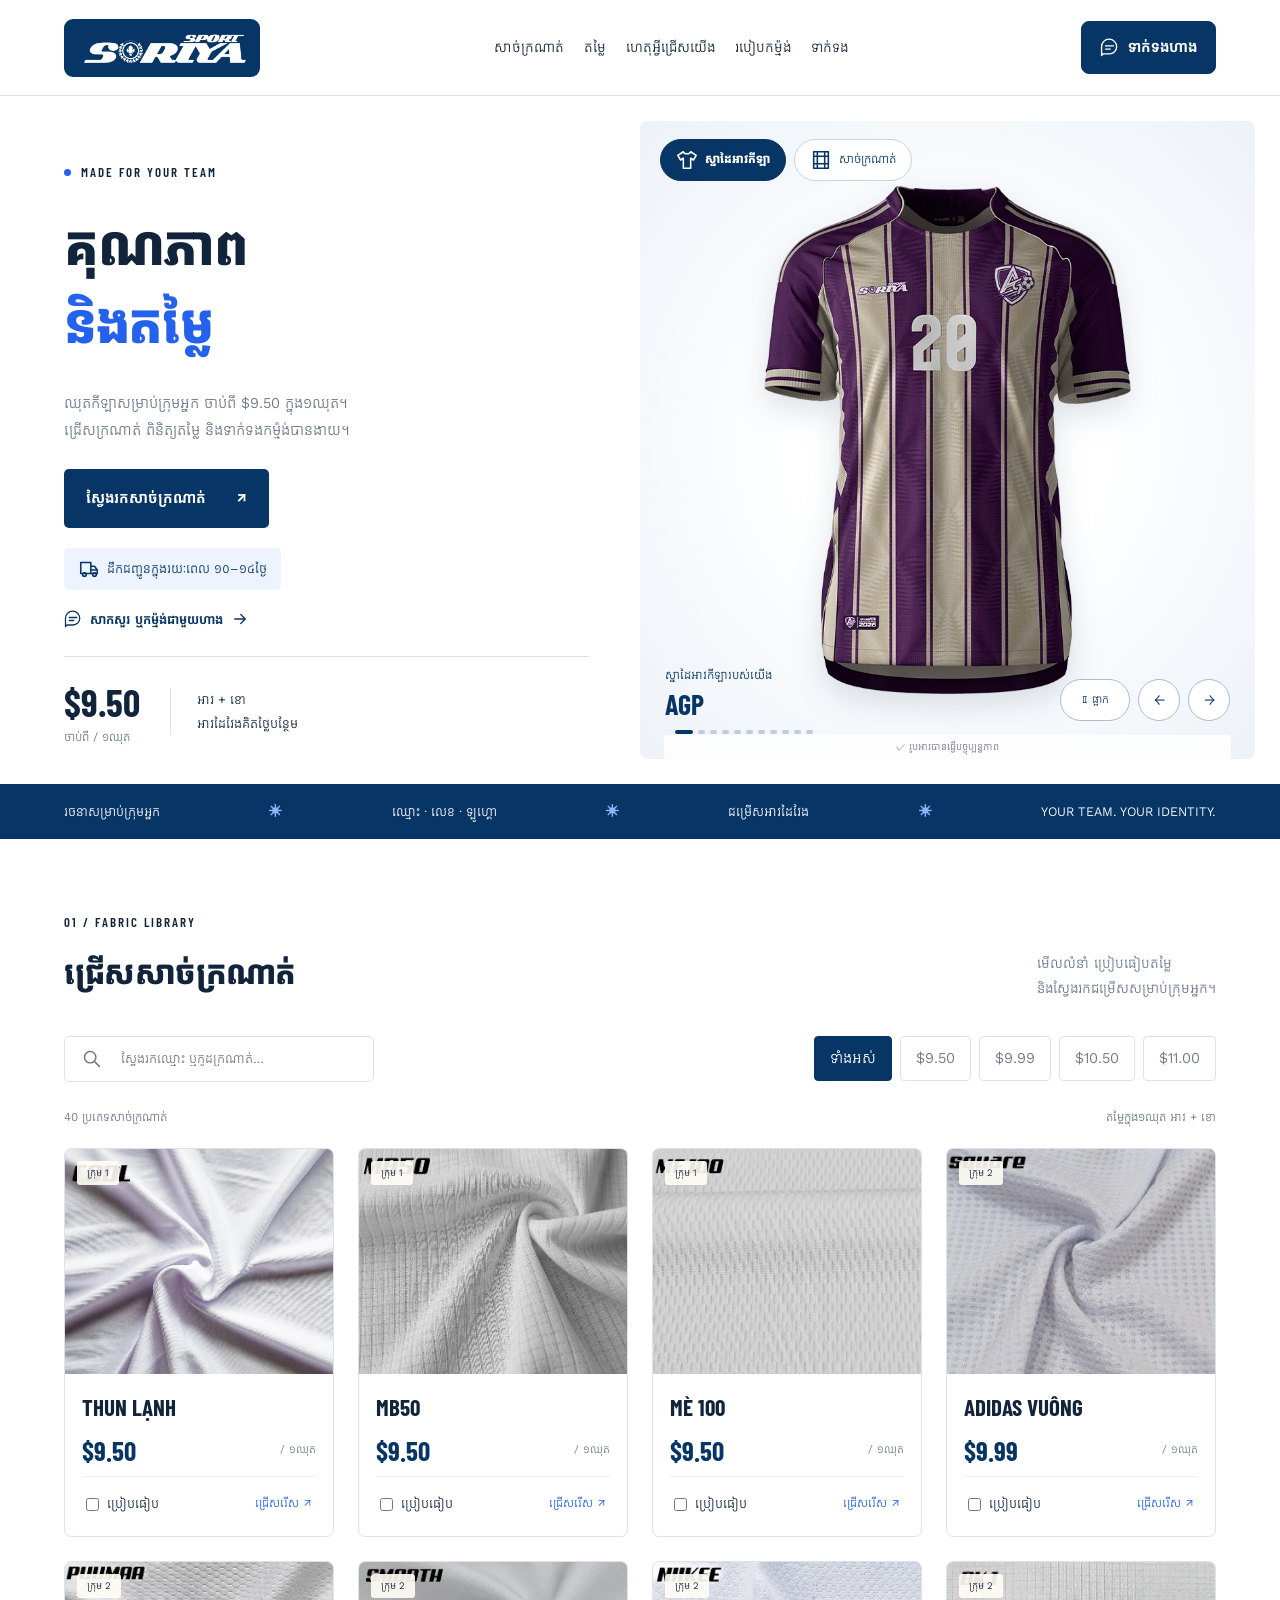
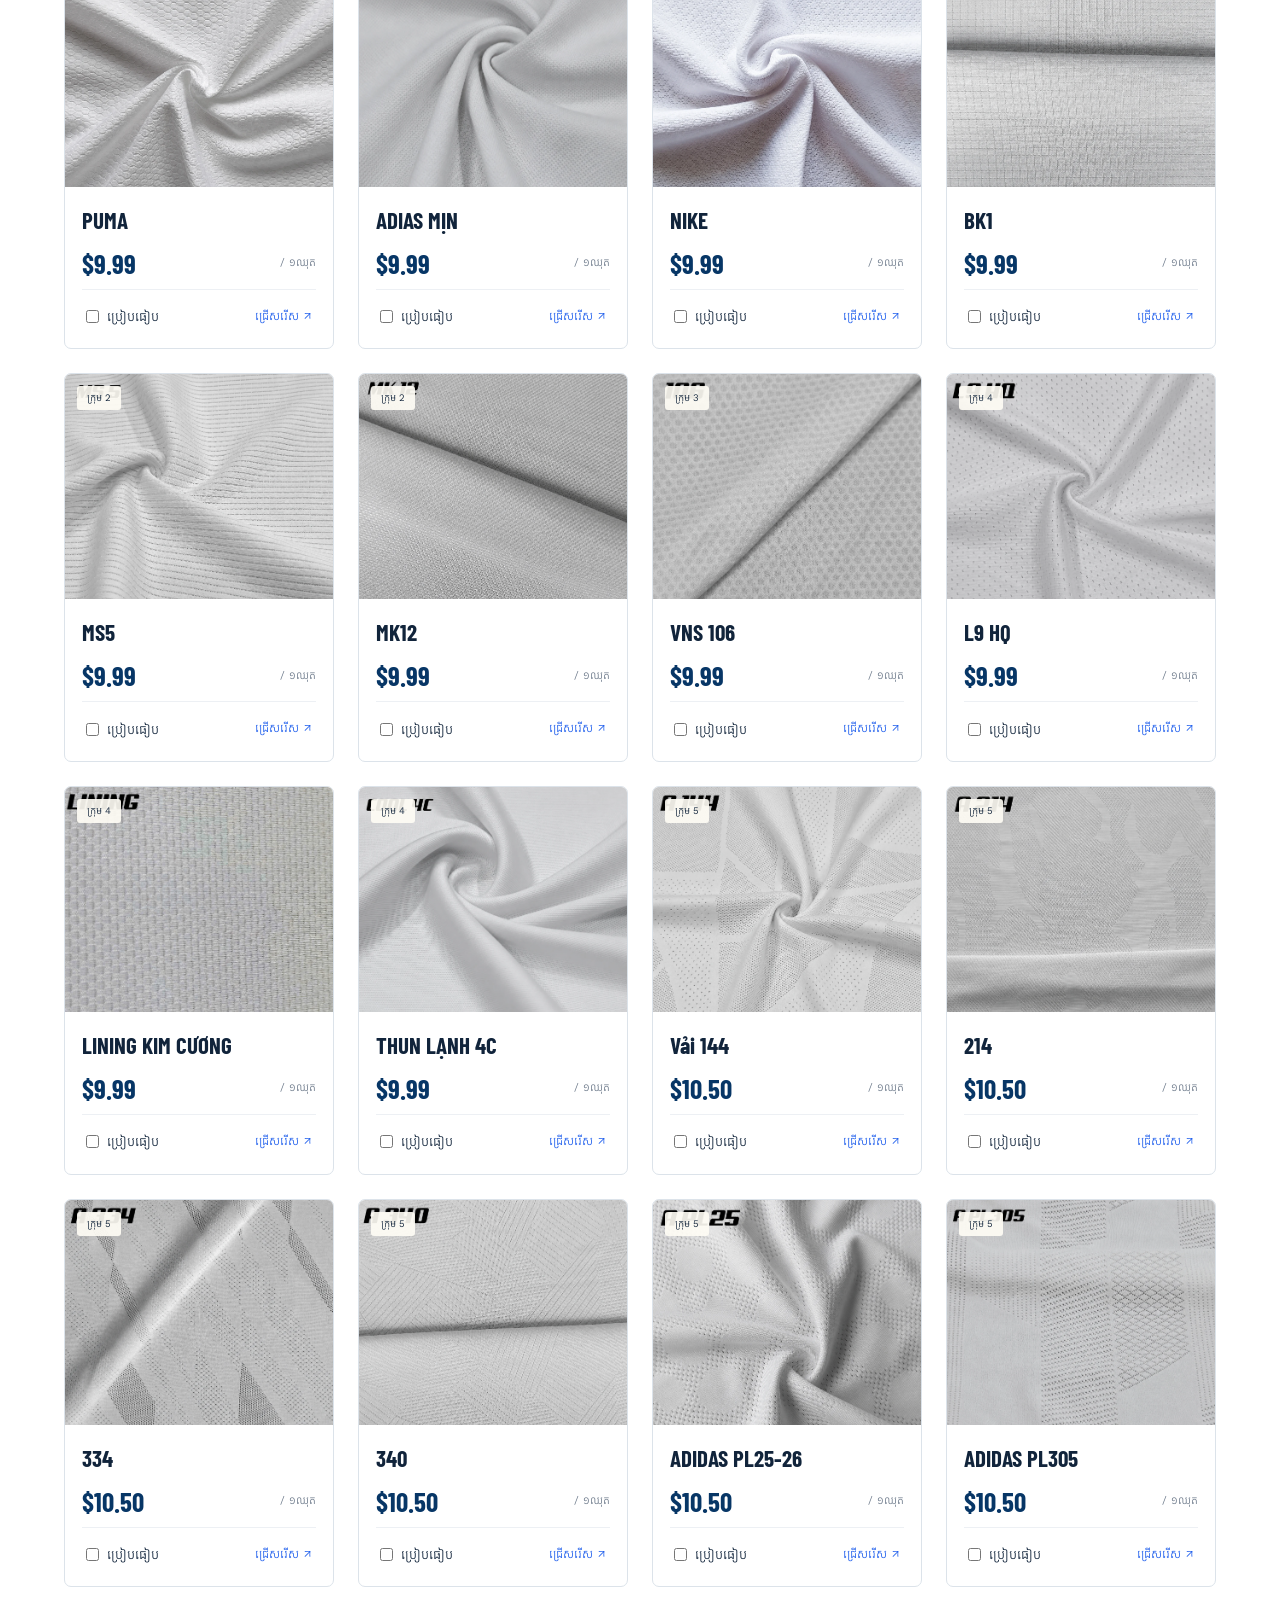
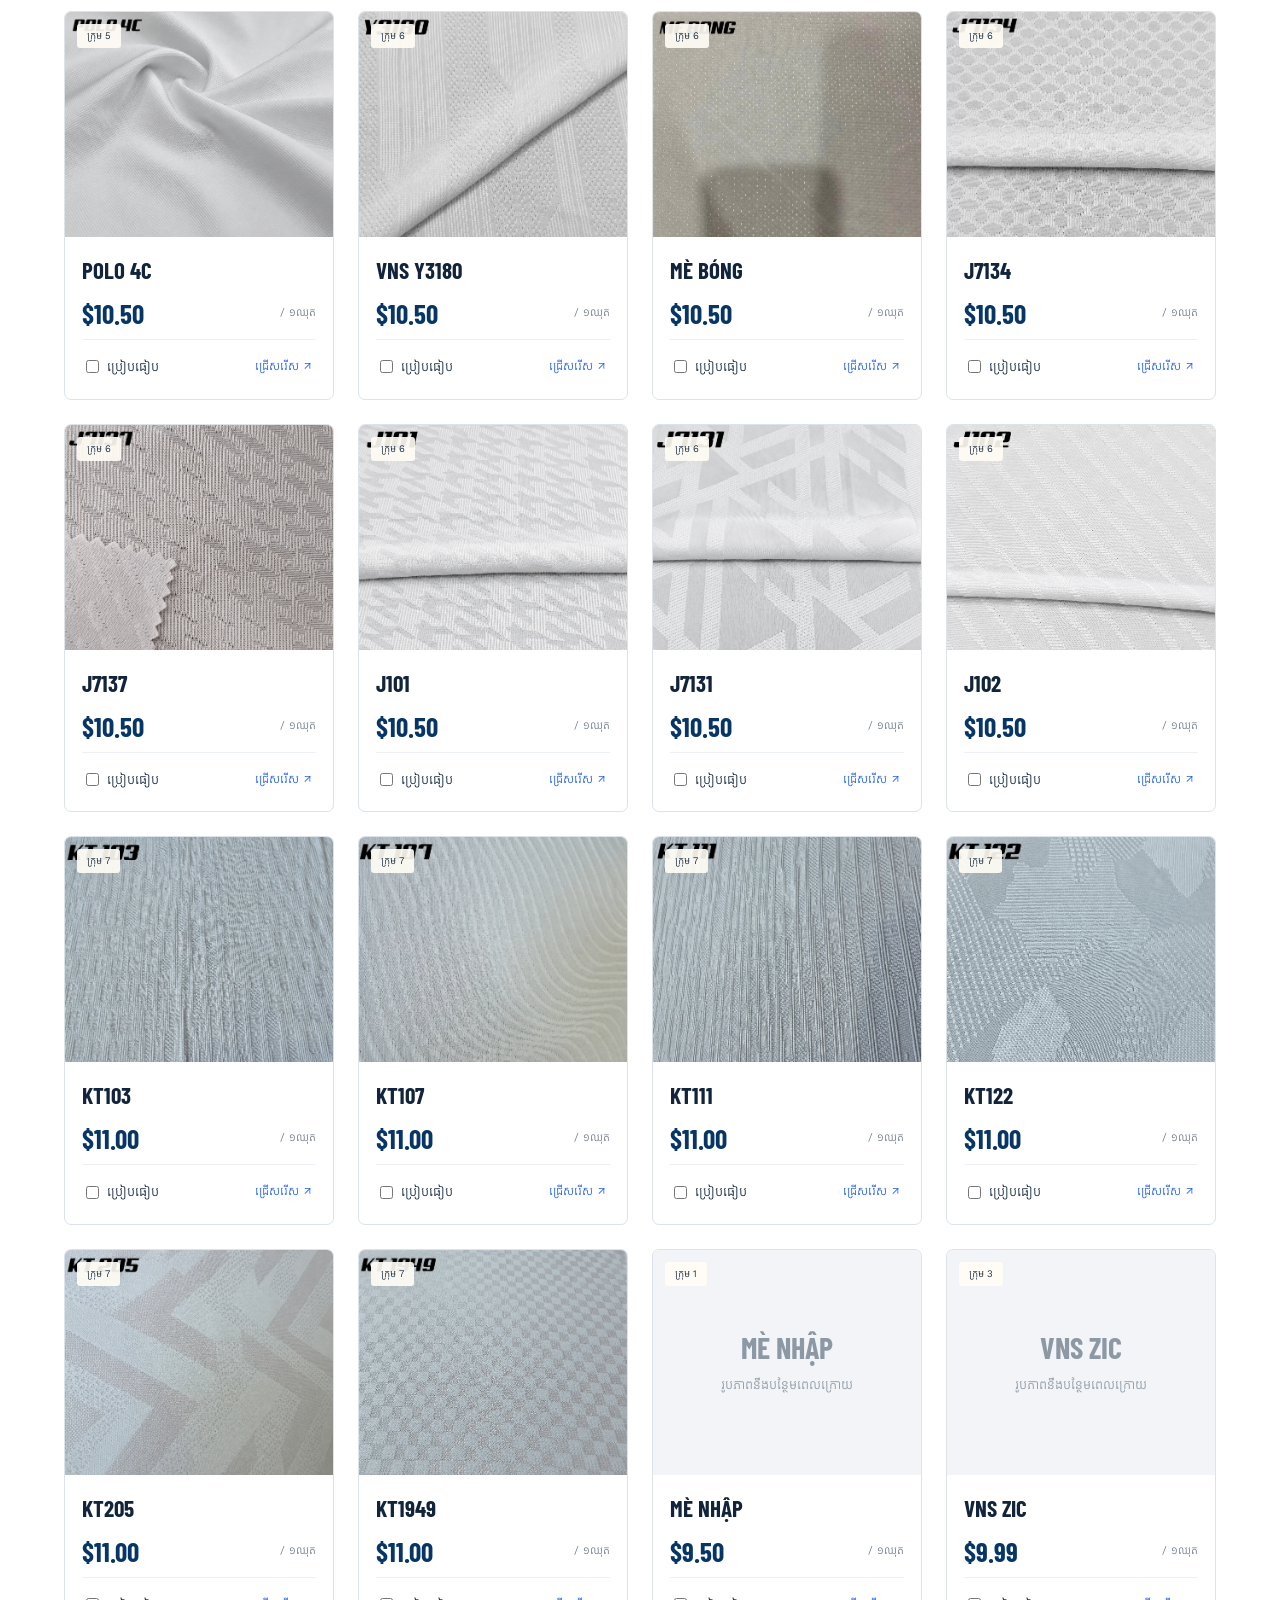
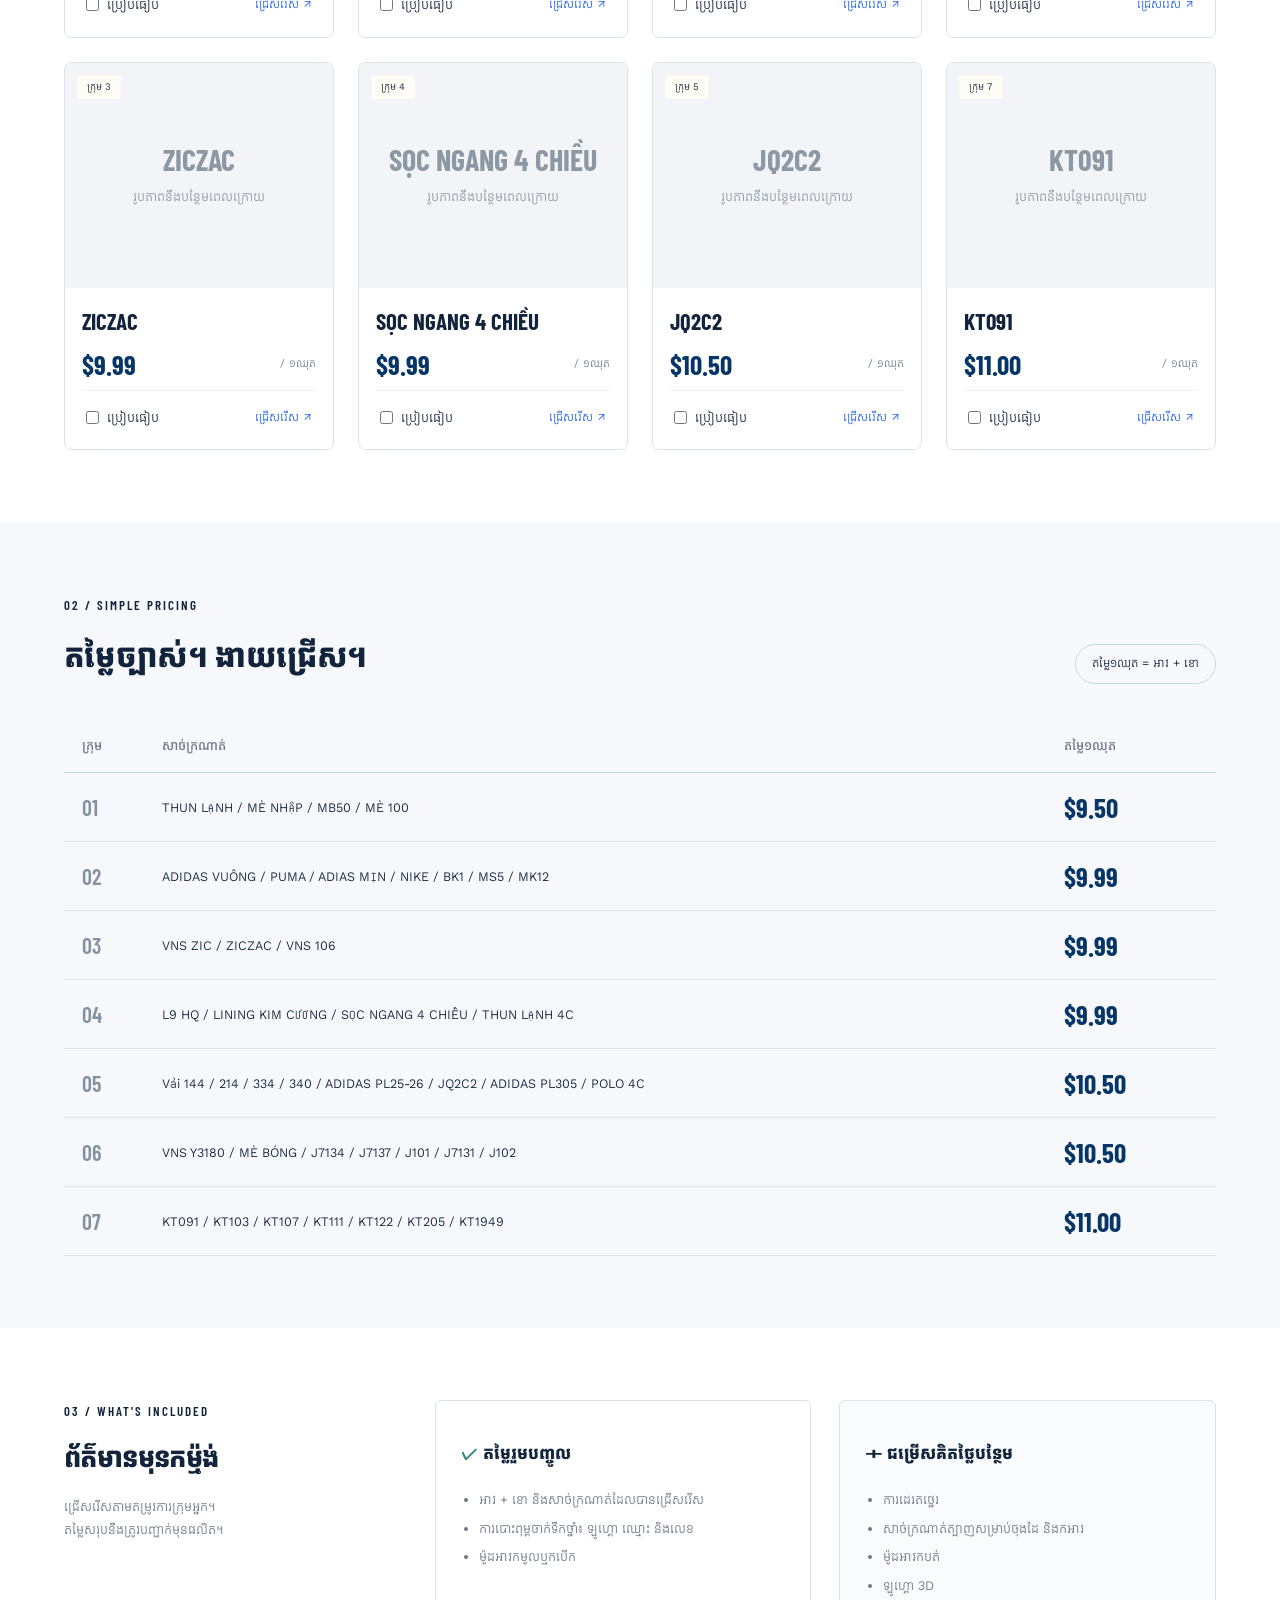
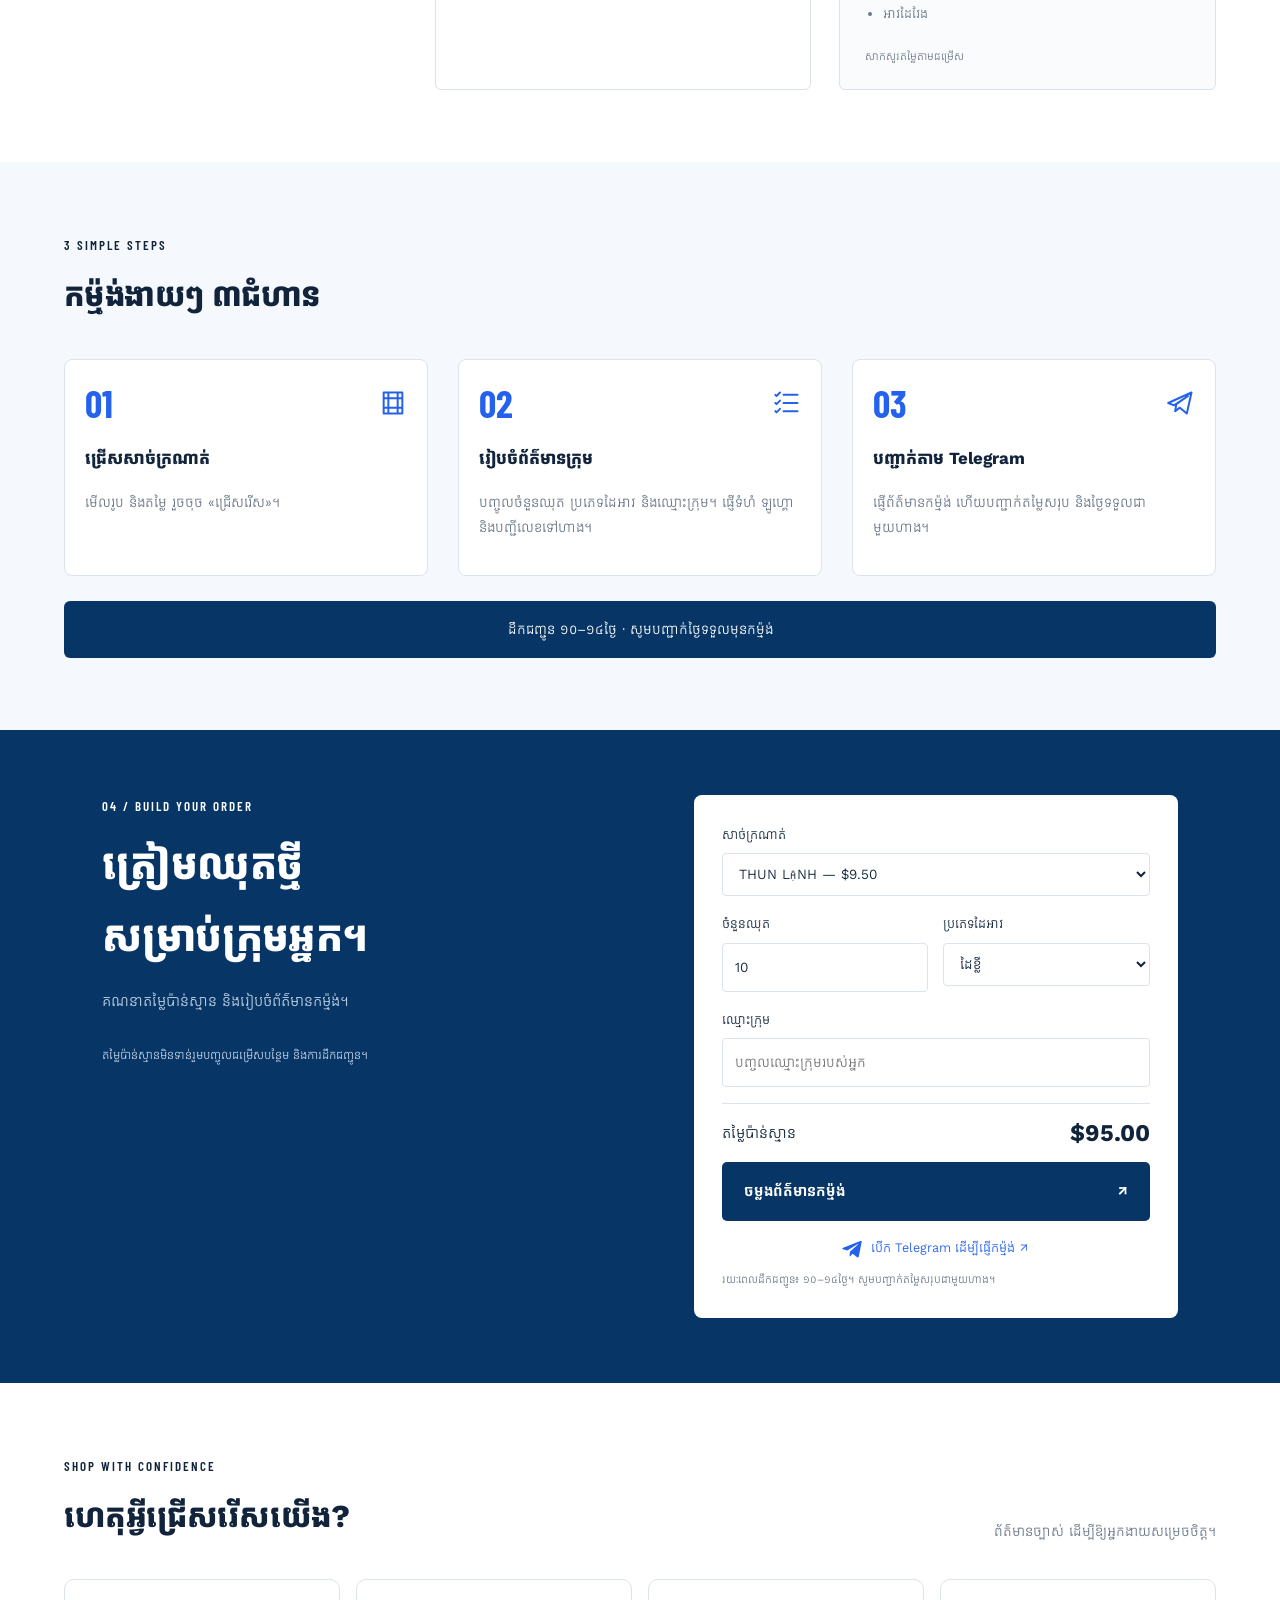
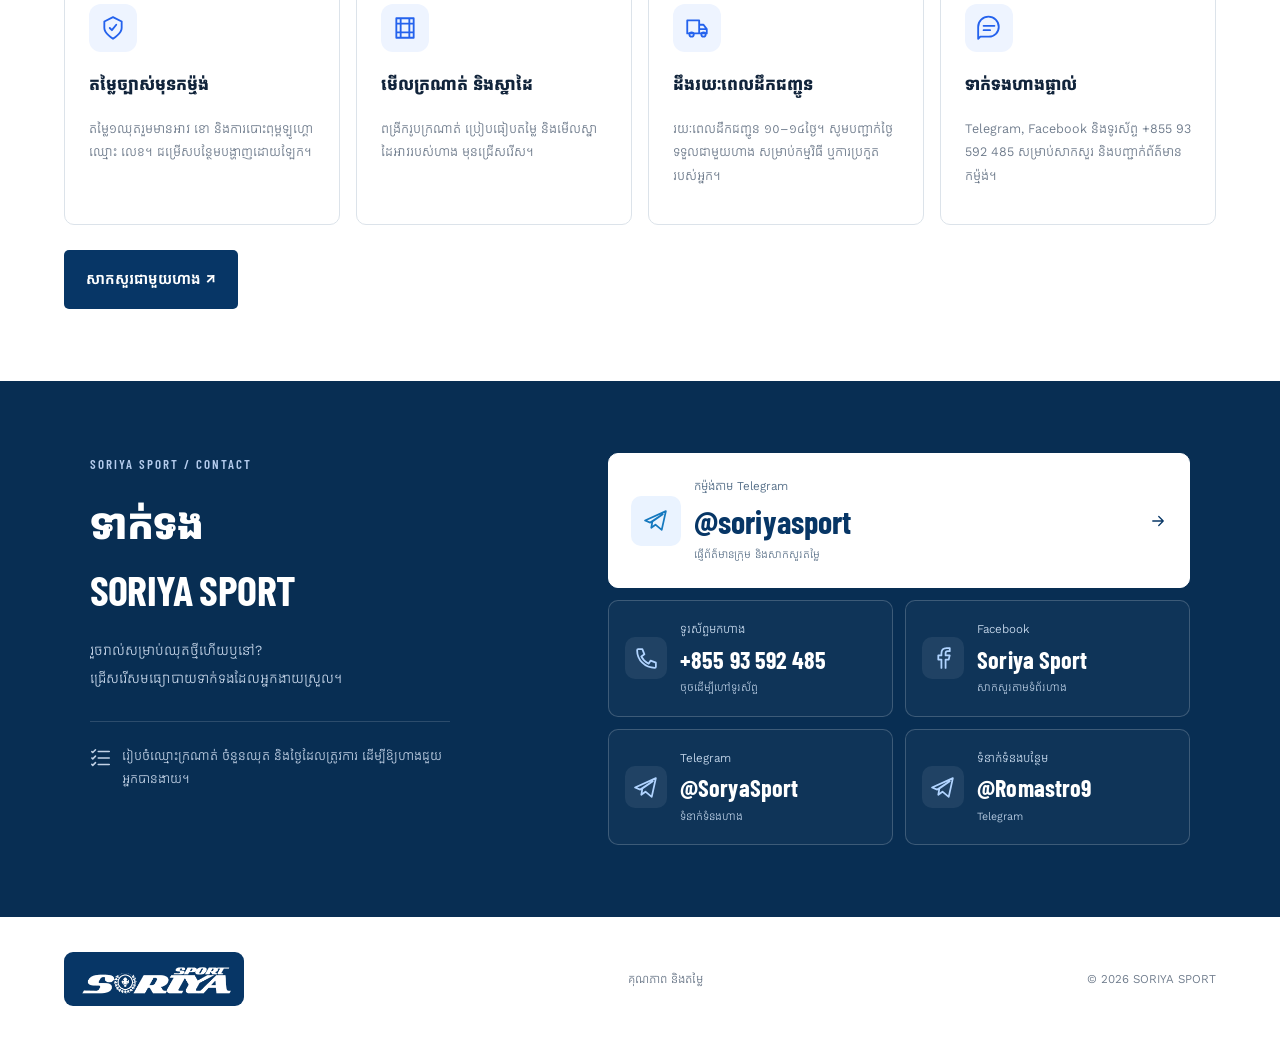
==== site/index.html @ f0442d06 "Publish SORIYA SPORT catalog with automatic Drive gallery refresh" ====
<!doctype html><html lang="km"><head><meta charset="UTF-8"><meta name="viewport" content="width=device-width, initial-scale=1"><title>SORIYA SPORT — សាច់ក្រណាត់ និងតម្លៃ</title><meta name="description" content="ជ្រើសរើសសាច់ក្រណាត់ និងមើលតម្លៃឈុតកីឡា SORIYA SPORT"><link href="https://fonts.googleapis.com/css2?family=Barlow+Condensed:wght@600;700;800&family=Kantumruy+Pro:wght@400;500;600;700&display=swap" rel="stylesheet"><link rel="stylesheet" href="style.css"></head><body id="top">
<header><a class="brand" href="#top" aria-label="Soriya Sport — ត្រឡប់ទៅខាងលើ"><span class="logo-window"><svg viewBox="38 286 578 107" role="img" aria-label="Soriya Sport"><image href="assets/soriya-logo.webp" width="616" height="393"/></svg></span></a><button id="menuToggle" aria-label="បើកម៉ឺនុយ" aria-expanded="false" aria-controls="mainNav">☰</button><nav id="mainNav"><a href="#catalog">សាច់ក្រណាត់</a><a href="#prices">តម្លៃ</a><a href="#why">ហេតុអ្វីជ្រើសយើង</a><a href="#how">របៀបកម្ម៉ង់</a><a href="#contact">ទាក់ទង</a></nav><a class="nav-cta" href="#contact"><svg class="icon" viewBox="0 0 24 24" fill="none" stroke="currentColor" stroke-width="1.7" stroke-linecap="round" stroke-linejoin="round" aria-hidden="true"><path d="M21 11a9 9 0 0 1-9 9H4l-2 2V11a9 9 0 0 1 19 0Z M7 10h10 M7 14h6"/></svg>ទាក់ទងហាង</a></header>
<main><section class="hero"><div class="hero-copy"><div class="eyebrow"><span></span> MADE FOR YOUR TEAM</div><h1>គុណភាព<br><span class="blue">និងតម្លៃ</span></h1><p>ឈុតកីឡាសម្រាប់ក្រុមអ្នក ចាប់ពី $9.50 ក្នុង១ឈុត។<br>ជ្រើសក្រណាត់ ពិនិត្យតម្លៃ និងទាក់ទងកម្ម៉ង់បានងាយ។</p><a class="button" href="#catalog">ស្វែងរកសាច់ក្រណាត់ <span>↗</span></a><div class="delivery-badge"><svg class="icon" viewBox="0 0 24 24" fill="none" stroke="currentColor" stroke-width="1.7" stroke-linecap="round" stroke-linejoin="round" aria-hidden="true"><path d="M3 5h11v12H3Z M14 9h4l3 4v4h-7 M14 13h7"/><circle cx="7" cy="18" r="2"/><circle cx="18" cy="18" r="2"/></svg>ដឹកជញ្ជូនក្នុងរយៈពេល ១០–១៤ថ្ងៃ</div><a class="hero-contact" href="#contact"><svg class="icon" viewBox="0 0 24 24" fill="none" stroke="currentColor" stroke-width="1.7" stroke-linecap="round" stroke-linejoin="round" aria-hidden="true"><path d="M21 11a9 9 0 0 1-9 9H4l-2 2V11a9 9 0 0 1 19 0Z M7 10h10 M7 14h6"/></svg>សាកសួរ ឬកម្ម៉ង់ជាមួយហាង <svg class="icon" viewBox="0 0 24 24" fill="none" stroke="currentColor" stroke-width="1.7" stroke-linecap="round" stroke-linejoin="round" aria-hidden="true"><path d="M5 12h14 m-6-6 6 6-6 6"/></svg></a><div class="hero-bottom"><b>$9.50 <small>ចាប់ពី / ១ឈុត</small></b><span>អាវ + ខោ<br>អាវដៃវែងគិតថ្លៃបន្ថែម</span></div></div><div class="hero-visual jersey-mode"><div class="preview-tabs"><button id="jerseyTab" class="active"><svg class="icon" viewBox="0 0 24 24" aria-hidden="true"><path d="m8 3-6 4 3 5 3-2v11h8V10l3 2 3-5-6-4c-1 3-7 3-8 0Z" fill="none" stroke="currentColor" stroke-width="1.7" stroke-linejoin="round"/></svg>ស្នាដៃអាវកីឡា</button><button id="fabricTab"><svg class="icon" viewBox="0 0 24 24" fill="none" stroke="currentColor" stroke-width="1.7" stroke-linecap="round" stroke-linejoin="round" aria-hidden="true"><path d="M4 3h16v18H4Z M8 3v18 M16 3v18 M4 8h16 M4 16h16"/></svg>សាច់ក្រណាត់</button></div><div class="vertical">SORIYA SPORT / TEAMWEAR</div><img id="heroImage" src="assets/drive-1TG5ZFsAMsnG857FuXvGY3VnGUe5m6Yse.webp" alt="ស្នាដៃអាវកីឡា Soriya Sport"><div class="hero-label"><span><small>ស្នាដៃអាវកីឡារបស់យើង</small><strong id="heroName">MB50</strong></span><div class="slide-buttons"><button id="pauseSlides" aria-label="ផ្អាក ឬបន្តស្លាយ" aria-pressed="false">Ⅱ ផ្អាក</button><button id="prev" aria-label="រូបមុន">←</button><button id="next" aria-label="រូបបន្ទាប់">→</button></div></div><div id="dots"></div><p id="syncStatus" role="status" aria-live="polite">កំពុងពិនិត្យរូបថ្មី…</p></div></section>
<div class="ticker"><span>រចនាសម្រាប់ក្រុមអ្នក</span><b>✳</b><span>ឈ្មោះ · លេខ · ឡូហ្គោ</span><b>✳</b><span>ជម្រើសអាវដៃវែង</span><b>✳</b><span>YOUR TEAM. YOUR IDENTITY.</span></div>
<section id="catalog" class="section"><div class="section-heading"><div><div class="eyebrow">01 / FABRIC LIBRARY</div><h2>ជ្រើសសាច់ក្រណាត់</h2></div><p>មើលលំនាំ ប្រៀបធៀបតម្លៃ<br>និងស្វែងរកជម្រើសសម្រាប់ក្រុមអ្នក។</p></div><div class="toolbar"><label class="search"><svg class="icon" viewBox="0 0 24 24" fill="none" stroke="currentColor" stroke-width="1.7" stroke-linecap="round" stroke-linejoin="round" aria-hidden="true"><circle cx="10.5" cy="10.5" r="6.5"/><path d="m16 16 5 5"/></svg><input id="search" placeholder="ស្វែងរកឈ្មោះ ឬកូដក្រណាត់…" aria-label="ស្វែងរកក្រណាត់"></label><div id="filters" class="filters"></div></div><div class="results-line"><span id="count"></span><span>តម្លៃក្នុង១ឈុត អាវ + ខោ</span></div><div id="grid" class="grid"></div><div id="empty" hidden>រកមិនឃើញសាច់ក្រណាត់។ សូមសាកល្បងពាក្យផ្សេង។</div></section>
<section id="prices" class="price-section section"><div class="section-heading"><div><div class="eyebrow">02 / SIMPLE PRICING</div><h2>តម្លៃច្បាស់។ ងាយជ្រើស។</h2></div><span class="pill">តម្លៃ១ឈុត = អាវ + ខោ</span></div><div class="table-wrap"><table><thead><tr><th>ក្រុម</th><th>សាច់ក្រណាត់</th><th>តម្លៃ១ឈុត</th></tr></thead><tbody id="priceRows"></tbody></table></div></section>
<section id="details" class="section detail-section"><div><div class="eyebrow">03 / WHAT'S INCLUDED</div><h2>ព័ត៌មានមុនកម្ម៉ង់</h2><p>ជ្រើសរើសតាមតម្រូវការក្រុមអ្នក។<br>តម្លៃសរុបនឹងត្រូវបញ្ជាក់មុនផលិត។</p></div><div class="detail-box"><h3><span class="check">✓</span> តម្លៃរួមបញ្ចូល</h3><ul><li>អាវ + ខោ និងសាច់ក្រណាត់ដែលបានជ្រើសរើស</li><li>ការបោះពុម្ពចាក់ទឹកថ្នាំ៖ ឡូហ្គោ ឈ្មោះ និងលេខ</li><li>ម៉ូដអាវកមូលឬកបើក</li></ul></div><div class="detail-box extra"><h3>＋ ជម្រើសគិតថ្លៃបន្ថែម</h3><ul><li>ការដេរតថ្នេរ</li><li>សាច់ក្រណាត់ត្បាញសម្រាប់ចុងដៃ និងកអាវ</li><li>ម៉ូដអាវកបត់</li><li>ឡូហ្គោ 3D</li><li>អាវដៃវែង</li></ul><small>សាកសួរតម្លៃតាមជម្រើស</small></div></section>
<section id="how" class="section how-section"><div class="section-heading"><div><div class="eyebrow">3 SIMPLE STEPS</div><h2>កម្ម៉ង់ងាយៗ ៣ជំហាន</h2></div></div><div class="how-grid"><article><div class="step-heading"><b>01</b><svg class="icon" viewBox="0 0 24 24" fill="none" stroke="currentColor" stroke-width="1.7" stroke-linecap="round" stroke-linejoin="round" aria-hidden="true"><path d="M4 3h16v18H4Z M8 3v18 M16 3v18 M4 8h16 M4 16h16"/></svg></div><h3>ជ្រើសសាច់ក្រណាត់</h3><p>មើលរូប និងតម្លៃ រួចចុច «ជ្រើសរើស»។</p></article><article><div class="step-heading"><b>02</b><svg class="icon" viewBox="0 0 24 24" fill="none" stroke="currentColor" stroke-width="1.7" stroke-linecap="round" stroke-linejoin="round" aria-hidden="true"><path d="M9 5h12 M9 12h12 M9 19h12 m-19-14 1 1 3-3 m-4 9 1 1 3-3 m-4 9 1 1 3-3"/></svg></div><h3>រៀបចំព័ត៌មានក្រុម</h3><p>បញ្ចូលចំនួនឈុត ប្រភេទដៃអាវ និងឈ្មោះក្រុម។ ផ្ញើទំហំ ឡូហ្គោ និងបញ្ជីលេខទៅហាង។</p></article><article><div class="step-heading"><b>03</b><svg class="icon" viewBox="0 0 24 24" fill="none" stroke="currentColor" stroke-width="1.7" stroke-linecap="round" stroke-linejoin="round" aria-hidden="true"><path d="m21 3-4 18-6-5-4 3 1-6 10-7-12 8-5-2Z"/></svg></div><h3>បញ្ជាក់តាម Telegram</h3><p>ផ្ញើព័ត៌មានកម្ម៉ង់ ហើយបញ្ជាក់តម្លៃសរុប និងថ្ងៃទទួលជាមួយហាង។</p></article></div><div class="delivery-banner">ដឹកជញ្ជូន ១០–១៤ថ្ងៃ · សូមបញ្ជាក់ថ្ងៃទទួលមុនកម្ម៉ង់</div></section><section id="estimate" class="section estimate"><div><div class="eyebrow">04 / BUILD YOUR ORDER</div><h2>ត្រៀមឈុតថ្មី<br>សម្រាប់ក្រុមអ្នក។</h2><p>គណនាតម្លៃប៉ាន់ស្មាន និងរៀបចំព័ត៌មានកម្ម៉ង់។</p><p class="note">តម្លៃប៉ាន់ស្មានមិនទាន់រួមបញ្ចូលជម្រើសបន្ថែម និងការដឹកជញ្ជូន។</p></div><form id="orderForm"><label>សាច់ក្រណាត់<select id="fabricSelect"></select></label><div class="form-row"><label>ចំនួនឈុត<input id="quantity" type="number" min="1" max="10000" value="10" required></label><label>ប្រភេទដៃអាវ<select id="sleeve"><option>ដៃខ្លី</option><option>ដៃវែង — គិតថ្លៃបន្ថែម</option></select></label></div><label>ឈ្មោះក្រុម<input id="team" maxlength="100" placeholder="បញ្ចូលឈ្មោះក្រុមរបស់អ្នក"></label><div class="total"><span>តម្លៃប៉ាន់ស្មាន</span><strong id="total">$95.00</strong></div><button class="button" type="submit">ចម្លងព័ត៌មានកម្ម៉ង់ <span>↗</span></button><a class="telegram-order" href="https://t.me/soriyasport" target="_blank" rel="noopener"><svg class="icon" viewBox="0 0 24 24" aria-hidden="true"><path fill="currentColor" d="M21.6 3.2 18.4 20c-.2 1.2-.9 1.5-1.9.9l-4.9-3.6-2.4 2.3c-.3.3-.5.5-1 .5l.4-5 9.1-8.2c.4-.4-.1-.6-.6-.3L5.8 13.7 1 12.2c-1.1-.4-1.1-1.1.3-1.6L20 3.4c.9-.4 1.8.2 1.6-.2Z"/></svg>បើក Telegram ដើម្បីផ្ញើកម្ម៉ង់ ↗</a><div id="orderStatus" role="status"></div><small>រយៈពេលដឹកជញ្ជូន៖ ១០–១៤ថ្ងៃ។ សូមបញ្ជាក់តម្លៃសរុបជាមួយហាង។</small></form></section>
<section id="why" class="section"><div class="section-heading"><div><div class="eyebrow">SHOP WITH CONFIDENCE</div><h2>ហេតុអ្វីជ្រើសរើសយើង?</h2></div><p>ព័ត៌មានច្បាស់ ដើម្បីឱ្យអ្នកងាយសម្រេចចិត្ត។</p></div><div class="why-grid"><article><b class="feature-icon"><svg class="icon" viewBox="0 0 24 24" fill="none" stroke="currentColor" stroke-width="1.7" stroke-linecap="round" stroke-linejoin="round" aria-hidden="true"><path d="m9 12 2 2 4-5 M12 2l8 4v6c0 5-8 10-8 10S4 17 4 12V6Z"/></svg></b><h3>តម្លៃច្បាស់មុនកម្ម៉ង់</h3><p>តម្លៃ១ឈុតរួមមានអាវ ខោ និងការបោះពុម្ពឡូហ្គោ ឈ្មោះ លេខ។ ជម្រើសបន្ថែមបង្ហាញដោយឡែក។</p></article><article><b class="feature-icon"><svg class="icon" viewBox="0 0 24 24" fill="none" stroke="currentColor" stroke-width="1.7" stroke-linecap="round" stroke-linejoin="round" aria-hidden="true"><path d="M4 3h16v18H4Z M8 3v18 M16 3v18 M4 8h16 M4 16h16"/></svg></b><h3>មើលក្រណាត់ និងស្នាដៃ</h3><p>ពង្រីករូបក្រណាត់ ប្រៀបធៀបតម្លៃ និងមើលស្នាដៃអាវរបស់ហាង មុនជ្រើសរើស។</p></article><article><b class="feature-icon"><svg class="icon" viewBox="0 0 24 24" fill="none" stroke="currentColor" stroke-width="1.7" stroke-linecap="round" stroke-linejoin="round" aria-hidden="true"><path d="M3 5h11v12H3Z M14 9h4l3 4v4h-7 M14 13h7"/><circle cx="7" cy="18" r="2"/><circle cx="18" cy="18" r="2"/></svg></b><h3>ដឹងរយៈពេលដឹកជញ្ជូន</h3><p>រយៈពេលដឹកជញ្ជូន ១០–១៤ថ្ងៃ។ សូមបញ្ជាក់ថ្ងៃទទួលជាមួយហាង សម្រាប់កម្មវិធី ឬការប្រកួតរបស់អ្នក។</p></article><article><b class="feature-icon"><svg class="icon" viewBox="0 0 24 24" fill="none" stroke="currentColor" stroke-width="1.7" stroke-linecap="round" stroke-linejoin="round" aria-hidden="true"><path d="M21 11a9 9 0 0 1-9 9H4l-2 2V11a9 9 0 0 1 19 0Z M7 10h10 M7 14h6"/></svg></b><h3>ទាក់ទងហាងផ្ទាល់</h3><p>Telegram, Facebook និងទូរស័ព្ទ +855 93 592 485 សម្រាប់សាកសួរ និងបញ្ជាក់ព័ត៌មានកម្ម៉ង់។</p></article></div><a class="button" href="https://t.me/soriyasport" target="_blank" rel="noopener">សាកសួរជាមួយហាង ↗</a></section>


<section id="contact" class="section contact-section"><div class="contact-intro"><div class="eyebrow">SORIYA SPORT / CONTACT</div><h2>ទាក់ទង<br>SORIYA SPORT</h2><p>រួចរាល់សម្រាប់ឈុតថ្មីហើយឬនៅ?<br>ជ្រើសរើសមធ្យោបាយទាក់ទងដែលអ្នកងាយស្រួល។</p><div class="contact-tip"><svg class="icon" viewBox="0 0 24 24" fill="none" stroke="currentColor" stroke-width="1.7" stroke-linecap="round" stroke-linejoin="round" aria-hidden="true"><path d="M9 5h12 M9 12h12 M9 19h12 m-19-14 1 1 3-3 m-4 9 1 1 3-3 m-4 9 1 1 3-3"/></svg><span>រៀបចំឈ្មោះក្រណាត់ ចំនួនឈុត និងថ្ងៃដែលត្រូវការ ដើម្បីឱ្យហាងជួយអ្នកបានងាយ។</span></div></div><div class="contact-links"><a class="contact-card primary" href="https://t.me/soriyasport" target="_blank" rel="noopener"><span class="contact-icon"><svg class="icon" viewBox="0 0 24 24" fill="none" stroke="currentColor" stroke-width="1.7" stroke-linecap="round" stroke-linejoin="round" aria-hidden="true"><path d="m21 3-4 18-6-5-4 3 1-6 10-7-12 8-5-2Z"/></svg></span><span class="contact-copy"><small>កម្ម៉ង់តាម Telegram</small><strong>@soriyasport</strong><span>ផ្ញើព័ត៌មានក្រុម និងសាកសួរតម្លៃ</span></span><span class="contact-arrow"><svg class="icon" viewBox="0 0 24 24" fill="none" stroke="currentColor" stroke-width="1.7" stroke-linecap="round" stroke-linejoin="round" aria-hidden="true"><path d="M5 12h14 m-6-6 6 6-6 6"/></svg></span></a><a class="contact-card " href="tel:+85593592485"><span class="contact-icon"><svg class="icon" viewBox="0 0 24 24" fill="none" stroke="currentColor" stroke-width="1.7" stroke-linecap="round" stroke-linejoin="round" aria-hidden="true"><path d="M8 3H4a1 1 0 0 0-1 1c0 9.4 7.6 17 17 17a1 1 0 0 0 1-1v-4l-5-2-2 3a15 15 0 0 1-7-7l3-2Z"/></svg></span><span class="contact-copy"><small>ទូរស័ព្ទមកហាង</small><strong>+855 93 592 485</strong><span>ចុចដើម្បីហៅទូរស័ព្ទ</span></span><span class="contact-arrow"><svg class="icon" viewBox="0 0 24 24" fill="none" stroke="currentColor" stroke-width="1.7" stroke-linecap="round" stroke-linejoin="round" aria-hidden="true"><path d="M5 12h14 m-6-6 6 6-6 6"/></svg></span></a><a class="contact-card " href="https://www.facebook.com/profile.php?id=61591689634493" target="_blank" rel="noopener"><span class="contact-icon"><svg class="icon" viewBox="0 0 24 24" fill="none" stroke="currentColor" stroke-width="1.7" stroke-linecap="round" stroke-linejoin="round" aria-hidden="true"><path d="M14 21v-8h3l1-4h-4V7c0-1 1-2 2-2h2V2h-3c-3 0-5 2-5 5v2H7v4h3v8"/></svg></span><span class="contact-copy"><small>Facebook</small><strong>Soriya Sport</strong><span>សាកសួរតាមទំព័រហាង</span></span><span class="contact-arrow"><svg class="icon" viewBox="0 0 24 24" fill="none" stroke="currentColor" stroke-width="1.7" stroke-linecap="round" stroke-linejoin="round" aria-hidden="true"><path d="M5 12h14 m-6-6 6 6-6 6"/></svg></span></a><a class="contact-card " href="https://t.me/SoryaSport" target="_blank" rel="noopener"><span class="contact-icon"><svg class="icon" viewBox="0 0 24 24" fill="none" stroke="currentColor" stroke-width="1.7" stroke-linecap="round" stroke-linejoin="round" aria-hidden="true"><path d="m21 3-4 18-6-5-4 3 1-6 10-7-12 8-5-2Z"/></svg></span><span class="contact-copy"><small>Telegram</small><strong>@SoryaSport</strong><span>ទំនាក់ទំនងហាង</span></span><span class="contact-arrow"><svg class="icon" viewBox="0 0 24 24" fill="none" stroke="currentColor" stroke-width="1.7" stroke-linecap="round" stroke-linejoin="round" aria-hidden="true"><path d="M5 12h14 m-6-6 6 6-6 6"/></svg></span></a><a class="contact-card " href="https://t.me/Romastro9" target="_blank" rel="noopener"><span class="contact-icon"><svg class="icon" viewBox="0 0 24 24" fill="none" stroke="currentColor" stroke-width="1.7" stroke-linecap="round" stroke-linejoin="round" aria-hidden="true"><path d="m21 3-4 18-6-5-4 3 1-6 10-7-12 8-5-2Z"/></svg></span><span class="contact-copy"><small>ទំនាក់ទំនងបន្ថែម</small><strong>@Romastro9</strong><span>Telegram</span></span><span class="contact-arrow"><svg class="icon" viewBox="0 0 24 24" fill="none" stroke="currentColor" stroke-width="1.7" stroke-linecap="round" stroke-linejoin="round" aria-hidden="true"><path d="M5 12h14 m-6-6 6 6-6 6"/></svg></span></a></div></section></main><footer><a class="brand" href="#top" aria-label="Soriya Sport — ត្រឡប់ទៅខាងលើ"><span class="logo-window"><svg viewBox="38 286 578 107" role="img" aria-label="Soriya Sport"><image href="assets/soriya-logo.webp" width="616" height="393"/></svg></span></a><span>គុណភាព និងតម្លៃ</span><span>© 2026 SORIYA SPORT</span></footer><nav class="mobile-contact" aria-label="ទំនាក់ទំនងរហ័ស"><a href="tel:+85593592485"><svg class="icon" viewBox="0 0 24 24" fill="none" stroke="currentColor" stroke-width="1.7" stroke-linecap="round" stroke-linejoin="round" aria-hidden="true"><path d="M8 3H4a1 1 0 0 0-1 1c0 9.4 7.6 17 17 17a1 1 0 0 0 1-1v-4l-5-2-2 3a15 15 0 0 1-7-7l3-2Z"/></svg>ហៅទូរស័ព្ទ</a><a href="#contact"><svg class="icon" viewBox="0 0 24 24" fill="none" stroke="currentColor" stroke-width="1.7" stroke-linecap="round" stroke-linejoin="round" aria-hidden="true"><path d="M21 11a9 9 0 0 1-9 9H4l-2 2V11a9 9 0 0 1 19 0Z M7 10h10 M7 14h6"/></svg>ទាក់ទង / កម្ម៉ង់</a></nav><div id="compareBar" hidden><span id="compareCount"></span><button id="showCompare">ប្រៀបធៀប</button><button id="clearCompare" aria-label="លុបការជ្រើស">×</button></div><dialog id="modal"><button id="closeModal" aria-label="បិទ">×</button><div id="modalBody"></div></dialog><script src="jersey-data.js"></script><script src="fabric-data.js"></script><script src="app.js"></script></body></html>
---- site/style.css ----
:root{--navy:#073666;--blue:#2462ed;--ink:#11243b;--muted:#6b7889;--line:#dce3ea}*{box-sizing:border-box}html{scroll-behavior:smooth;scroll-padding-top:95px}body{margin:0;color:var(--ink);background:#fff;font-family:'Kantumruy Pro',sans-serif;font-size:15px;line-height:1.8}button,input,select{font:inherit}button,a,input,select{touch-action:manipulation}a{text-decoration:none;color:inherit}button{cursor:pointer}header{height:96px;padding:0 5%;display:flex;align-items:center;justify-content:space-between;border-bottom:1px solid var(--line);background:#fff;position:sticky;top:0;z-index:10}.brand{display:flex;align-items:center;font-family:'Barlow Condensed',sans-serif;font-size:28px;font-weight:800;line-height:1;letter-spacing:.7px}.symbol{background:var(--navy);color:white;width:42px;height:44px;display:grid;place-items:center;font-size:40px;font-style:italic;margin-right:10px;transform:skew(-8deg)}.brand-light{font-weight:600}.brand small{display:block;font:11px 'Kantumruy Pro',sans-serif;letter-spacing:2px;margin-top:7px}nav{display:flex;gap:34px;font-size:14px}.nav-cta{border:1px solid var(--navy);padding:10px 20px;border-radius:5px;font-weight:600}.hero{max-width:1500px;margin:auto;display:grid;grid-template-columns:1fr 1fr;min-height:620px}.hero-copy{padding:65px 8% 40px 10%}.eyebrow{font-family:'Barlow Condensed',sans-serif;letter-spacing:2px;font-size:13px;font-weight:600;display:flex;align-items:center;gap:10px}.eyebrow span{width:7px;height:7px;background:var(--blue);border-radius:100%}h1{font-size:clamp(36px,4.2vw,64px);line-height:1.65;letter-spacing:-1.5px;margin:25px 0 15px}h2{font-size:32px;line-height:1.7;margin:12px 0 0;letter-spacing:-.6px}h3{font-size:17px}p{color:var(--muted)}.blue{color:var(--blue)}.button{border:0;background:var(--navy);color:#fff;border-radius:5px;padding:16px 22px;display:flex;justify-content:space-between;align-items:center;gap:30px;font-weight:600;width:fit-content;margin-top:25px}.button:hover{background:var(--blue)}.hero-bottom{margin-top:45px;border-top:1px solid var(--line);padding-top:22px;display:flex;gap:30px;align-items:center}.hero-bottom b{font:700 38px 'Barlow Condensed',sans-serif}.hero-bottom small{display:block;font:12px 'Kantumruy Pro',sans-serif;color:var(--muted);margin-top:5px}.hero-bottom>span{border-left:1px solid var(--line);padding-left:26px;font-size:13px}.hero-visual{background:#e9edf1;position:relative;overflow:hidden;margin:25px 25px 25px 0;border-radius:8px}.hero-visual>img{width:100%;height:100%;position:absolute;object-fit:cover;transition:opacity .3s,transform 4s;transform:scale(1.035)}.hero-visual:after{content:'';position:absolute;inset:45% 0 0;background:linear-gradient(transparent,#0b2036c9);pointer-events:none}.vertical{position:absolute;right:20px;top:28px;writing-mode:vertical-rl;z-index:2;font:600 12px 'Barlow Condensed',sans-serif;letter-spacing:3px;color:#172638}.hero-label{position:absolute;bottom:65px;left:35px;right:35px;color:white;z-index:2;display:flex;justify-content:space-between;align-items:end}.hero-label small{font-size:13px;display:block}.hero-label strong{font:700 60px 'Barlow Condensed',sans-serif}.slide-buttons{display:flex;gap:8px}.slide-buttons button{border:1px solid #ffffff70;background:#ffffff18;color:white;border-radius:50%;height:42px;width:42px}#dots{position:absolute;bottom:32px;left:35px;z-index:3;display:flex;gap:6px}#dots button{height:4px;width:23px;background:#ffffff55;border:0;border-radius:4px;padding:0}#dots .active{background:white;width:42px}.ticker{background:var(--navy);color:white;padding:16px 5%;display:flex;gap:40px;justify-content:space-between;align-items:center;font-size:13px}.ticker b{color:#8eb5ff}.section{padding:72px 5%;max-width:1500px;margin:auto}.section-heading{display:flex;justify-content:space-between;align-items:end;margin-bottom:35px}.section-heading p{font-size:14px;margin:0}.toolbar{display:flex;justify-content:space-between;gap:20px;align-items:center}.search{border:1px solid var(--line);display:flex;gap:10px;align-items:center;padding:9px 16px;border-radius:5px;min-width:310px}.search span{font-size:26px}.search input{border:0;outline:none;width:100%;font-size:13px}.filters{display:flex;gap:8px;flex-wrap:wrap}.filters button{border:1px solid var(--line);border-radius:4px;background:white;color:var(--muted);padding:8px 15px}.filters .active{background:var(--navy);border-color:var(--navy);color:white}.results-line{display:flex;justify-content:space-between;color:var(--muted);font-size:12px;margin:25px 0 20px}.grid{display:grid;grid-template-columns:repeat(4,1fr);gap:24px}.card{border:1px solid var(--line);border-radius:7px;overflow:hidden;background:white;transition:transform .2s}.card:hover{transform:translateY(-4px)}.card-photo{height:225px;position:relative;background:#f2f4f7;display:grid;place-items:center;cursor:zoom-in;overflow:hidden}.card-photo img{width:100%;height:100%;object-fit:cover;transition:transform .4s}.card:hover img{transform:scale(1.05)}.card-photo .tag{position:absolute;top:12px;left:12px;font-size:10px;background:#fffdf6e8;padding:3px 10px;border-radius:3px}.no-photo{color:#8d98a5;text-align:center;font-size:13px}.no-photo b{display:block;font:700 30px 'Barlow Condensed',sans-serif;margin-bottom:8px}.card-info{padding:17px}.card-title{font-family:'Barlow Condensed','Kantumruy Pro',sans-serif;font-size:23px;font-weight:700;line-height:1.4;min-height:33px}.card-price{display:flex;justify-content:space-between;align-items:center;margin:10px 0}.card-price b{font:700 27px 'Barlow Condensed',sans-serif;color:var(--navy)}.card-price small{color:var(--muted);font-size:11px}.card-bottom{border-top:1px solid #edf0f4;padding-top:12px;display:flex;justify-content:space-between;align-items:center;font-size:11px}.card-bottom label{display:flex;align-items:center;gap:5px;cursor:pointer}.card-bottom button{background:none;border:0;color:var(--blue);font-size:12px;padding:4px}.price-section{background:#f6f8fb;max-width:none}.pill{border:1px solid #cbd6e2;border-radius:30px;padding:8px 16px;font-size:12px}.table-wrap{overflow:auto}table{width:100%;border-collapse:collapse;font-size:13px}th{text-align:left;color:var(--muted);font-weight:500;padding:15px 18px;border-bottom:1px solid #ccd6e2}td{padding:18px;border-bottom:1px solid var(--line)}td:first-child{font:600 22px 'Barlow Condensed',sans-serif;color:#8491a1;width:80px}td:last-child{font:700 27px 'Barlow Condensed',sans-serif;white-space:nowrap;color:var(--navy)}th:last-child{text-align:left}.detail-section{display:grid;grid-template-columns:1fr 1.1fr 1.1fr;gap:28px}.detail-section h2{font-size:27px}.detail-section p{font-size:13px}.detail-box{border:1px solid var(--line);border-radius:6px;padding:20px 25px}.detail-box ul{padding-left:18px;color:var(--muted);font-size:13px;line-height:2.2}.detail-box small{color:var(--muted);font-size:11px}.check{color:#20856f}.extra{background:#fafbfc}.estimate{background:var(--navy);max-width:none;color:white;display:grid;grid-template-columns:1fr 1fr;gap:10%;padding:65px 8%}.estimate h2{font-size:42px}.estimate p{color:#bed0e5}.estimate .note{font-size:12px;max-width:350px;margin-top:30px}.estimate form{background:white;border-radius:8px;padding:28px;color:var(--ink)}label{display:block;font-size:13px}form input,form select{display:block;width:100%;margin:7px 0 16px;padding:11px 12px;border:1px solid var(--line);border-radius:4px;background:white;font-size:14px;color:var(--ink)}.form-row{display:grid;grid-template-columns:1fr 1fr;gap:15px}.total{display:flex;justify-content:space-between;align-items:center;border-top:1px solid var(--line);padding-top:15px}.total strong{font:700 38px 'Barlow Condensed',sans-serif}.estimate .button{width:100%;margin-top:15px}.estimate small{font-size:11px;color:var(--muted);display:block;margin-top:10px}footer{padding:35px 5%;display:flex;justify-content:space-between;align-items:center;font-size:12px;color:var(--muted)}footer .brand{color:var(--navy);font-size:23px}#compareBar:not([hidden]){position:fixed;bottom:22px;left:50%;transform:translateX(-50%);background:var(--ink);color:white;padding:12px 18px;border-radius:8px;z-index:15;display:flex;align-items:center;gap:20px;box-shadow:0 8px 30px #0003;font-size:13px;white-space:nowrap}#compareBar button{background:var(--blue);color:white;border:0;padding:8px 15px;border-radius:4px}#compareBar #clearCompare{background:none;padding:0;font-size:24px}dialog{border:0;border-radius:10px;max-width:950px;width:90%;padding:35px;max-height:90vh;overflow:auto}dialog::backdrop{background:#071b32bb;backdrop-filter:blur(5px)}#closeModal{position:absolute;right:12px;top:6px;border:0;background:white;font-size:30px;z-index:2}.modal-image{display:block;max-width:100%;max-height:65vh;object-fit:contain;margin:auto}.compare-grid{display:grid;grid-template-columns:repeat(3,1fr);gap:20px}.compare-grid img{width:100%;border-radius:5px}.compare-grid h3{font-family:'Barlow Condensed',sans-serif;font-size:24px}#orderStatus{font-size:12px;color:#1a735d;margin-top:10px}button:focus-visible,a:focus-visible{outline:3px solid #83aaff;outline-offset:4px}@media(max-width:1000px){nav{display:none}.grid{grid-template-columns:repeat(3,1fr)}.toolbar{align-items:start;flex-direction:column}.detail-section{grid-template-columns:1fr 1fr}.detail-section>div:first-child{grid-column:1/-1}.ticker{gap:20px}.ticker span:last-child,.ticker b:last-of-type{display:none}.hero-copy{padding:50px 7%}.hero{min-height:570px}}@media(max-width:650px){header{height:78px;padding:0 5%}.brand{font-size:22px}.symbol{width:34px;height:36px;font-size:32px}.nav-cta{padding:9px 10px;font-size:11px}.hero{grid-template-columns:1fr}.hero-copy{padding:35px 6% 30px}h1{font-size:39px;margin:15px 0}.hero-copy p{font-size:14px}.hero-bottom{margin-top:25px}.hero-visual{height:370px;margin:0 5% 25px}.ticker{padding:14px 5%;font-size:11px;gap:12px}.ticker span:nth-of-type(3),.ticker b:nth-of-type(2){display:none}.section{padding:45px 5%}.section-heading{display:block;margin-bottom:25px}.section-heading p{margin-top:12px;font-size:12px}h2{font-size:27px}.search{width:100%;min-width:0}.filters{gap:5px}.filters button{font-size:12px;padding:7px 12px}.grid{grid-template-columns:repeat(2,minmax(0,1fr));gap:12px}.card-photo{height:175px}.card-info{padding:12px}.card-title{font-size:20px}.card-price b{font-size:25px}.card-bottom{font-size:10px;gap:4px}.card-bottom button{font-size:10px}.results-line{font-size:10px}.pill{display:inline-block;margin-top:15px}td{padding:14px 8px;font-size:11px}td:first-child{width:35px}.detail-section{grid-template-columns:1fr}.detail-section>div:first-child{grid-column:auto}.estimate{grid-template-columns:1fr;gap:25px}.estimate h2{font-size:34px}.estimate form{padding:20px}footer{flex-wrap:wrap;gap:20px}footer>span:nth-child(2){display:none}.compare-grid{gap:10px}.compare-grid h3{font-size:18px}dialog{padding:30px 15px}.card-photo .tag{font-size:9px;top:8px;left:8px}}@media(prefers-reduced-motion:reduce){*{scroll-behavior:auto!important;transition:none!important;animation:none!important}}
.why-grid{display:grid;grid-template-columns:repeat(4,1fr);gap:24px}.why-grid article{border-top:2px solid var(--navy);padding:22px 8px}.why-grid article>b{font:700 34px 'Barlow Condensed',sans-serif;color:#b0bfd1}.why-grid p{font-size:13px}.feedback-section{display:grid;grid-template-columns:1fr 1fr;gap:7%;background:#f7f9fc}.feedback-section p{font-size:14px}.feedback-section form{padding:25px;background:white;border:1px solid var(--line);border-radius:7px}.feedback-section textarea{display:block;width:100%;min-height:125px;font:inherit;padding:12px;border:1px solid var(--line);border-radius:5px;margin-top:8px;resize:vertical}.stars{border:0;padding:0;margin:0 0 20px;display:flex;gap:8px}.stars legend{font-size:13px;margin-bottom:8px}.stars label{flex:1;cursor:pointer}.stars input{position:absolute;opacity:0;width:1px}.stars span{display:block;border:1px solid var(--line);padding:8px;text-align:center;border-radius:5px;color:#936200}.stars input:checked+span{background:var(--navy);color:white;border-color:var(--navy)}.stars input:focus-visible+span{outline:3px solid var(--blue)}.contact-section{display:grid;grid-template-columns:1fr 1fr;gap:30px}.contact-links{display:grid;gap:10px}.contact-links a{padding:10px 0;border-bottom:1px solid var(--line)}.telegram-order{display:block;text-align:center;margin-top:15px;color:var(--blue);font-size:13px}#feedbackStatus{font-size:13px;margin-top:15px}#feedbackStatus a{color:var(--blue)}@media(max-width:700px){.why-grid{grid-template-columns:1fr 1fr;gap:18px}.feedback-section,.contact-section{grid-template-columns:1fr}.stars{gap:4px}.stars span{padding:8px 5px}.feedback-section form{margin-top:20px}}
#dots{right:35px;flex-wrap:wrap;max-width:calc(100% - 70px);gap:5px}#dots button{width:7px;height:4px}#dots .active{width:18px}
.logo-window{display:block;width:180px;height:45px;overflow:hidden;position:relative;background:var(--navy);border-radius:5px}.logo-window img{position:absolute;bottom:2px;left:6px;width:168px;height:auto}.brand{flex-shrink:0}.icon{width:22px;height:22px;display:inline-block;vertical-align:middle;flex-shrink:0;margin-right:7px}.preview-tabs{position:absolute;top:18px;left:20px;right:20px;z-index:4;display:flex;gap:8px}.preview-tabs button{border:1px solid #cbd5e1;background:#ffffffed;padding:9px 15px;border-radius:25px;color:var(--navy);font-size:12px}.preview-tabs .active{color:white;background:var(--navy);border-color:var(--navy)}.hero-visual.jersey-mode{background:radial-gradient(ellipse at center,#fff 35%,#edf2f8 100%)}.hero-visual.jersey-mode>img{object-fit:contain;height:calc(100% - 130px);width:92%;left:4%;top:65px;transform:none;filter:drop-shadow(0 12px 15px #16385c25)}.hero-visual.jersey-mode:after{display:none}.jersey-mode .hero-label{color:var(--navy);bottom:25px;left:25px;right:25px}.jersey-mode .hero-label strong{font-size:28px}.jersey-mode .hero-label small{font-size:12px}.jersey-mode .slide-buttons button{color:var(--navy);border-color:#acbcd0;background:#fff}.jersey-mode #dots{bottom:12px}.jersey-mode #dots button{background:#becde0}.jersey-mode #dots .active{background:var(--navy)}.vertical{display:none}.modal-included{background:#f3f7fc;border-radius:7px;padding:12px 20px;margin:15px 0;font-size:13px}.modal-included ul{padding-left:20px}.modal-included p{color:var(--navy);margin-bottom:0}.hero-visual{min-height:610px}#drive{padding-top:35px;padding-bottom:35px}#drive .section-heading{margin-bottom:15px}#drive details{border:1px solid var(--line);padding:14px;border-radius:6px}#drive summary{cursor:pointer;color:var(--navy);font-weight:600}#drive iframe{margin-top:15px}header nav{gap:22px}.contact-links a{display:flex;align-items:center}footer .logo-window{width:160px;height:40px}footer .logo-window img{width:148px}#total{font-family:'Kantumruy Pro',sans-serif;font-size:24px;text-align:right;overflow-wrap:anywhere;max-width:65%}@media(max-width:650px){.logo-window{width:145px;height:38px}.logo-window img{width:133px}.hero-visual{min-height:490px;height:490px}.hero-visual.jersey-mode>img{height:350px;top:65px}.preview-tabs{top:14px;left:14px;right:14px}.preview-tabs button{font-size:11px;padding:8px 12px}.jersey-mode .hero-label strong{font-size:23px}.hero-label strong{font-size:38px}.hero-label{left:22px;right:22px}#total{font-size:20px}header .nav-cta{max-width:150px}#drive .section-heading a{display:inline-block;margin-top:15px}.grid{gap:10px}.card-title{overflow-wrap:anywhere}.card-photo{height:180px}}@media(min-width:1500px){.hero-visual{min-height:690px}}

#menuToggle{display:none;border:1px solid var(--line);border-radius:5px;background:white;color:var(--navy);font-size:23px;width:42px;height:42px}#pauseSlides{width:auto;min-width:70px;border-radius:22px;padding:0 10px;font-size:11px}#heroName{display:block;max-width:100%;overflow-wrap:anywhere}.hero-label>span{min-width:0;max-width:60%}.slide-buttons{flex-shrink:0}.card-price b{overflow-wrap:anywhere}.no-photo{overflow-wrap:anywhere;padding:10px}.compare-grid{grid-template-columns:repeat(auto-fit,minmax(0,1fr))}button[aria-pressed=true]{font-weight:700}@media(max-width:1000px){#menuToggle{display:block;margin-left:auto;margin-right:12px}header.menu-open nav{display:flex;position:absolute;left:0;right:0;top:100%;padding:18px 5%;background:white;border-bottom:1px solid var(--line);flex-wrap:wrap;gap:15px 25px;box-shadow:0 10px 15px #07366610}}@media(max-width:650px){header{gap:6px}.logo-window{width:125px;height:35px}.logo-window img{width:113px}#menuToggle{width:34px;height:36px;margin-right:4px;font-size:20px}header .nav-cta{font-size:10px;padding:8px;max-width:130px}.hero-label>span{max-width:48%}.jersey-mode .hero-label strong{font-size:20px}#pauseSlides{min-width:57px;font-size:10px;padding:0 7px}.slide-buttons{gap:4px}.slide-buttons button{width:34px;height:36px}.hero-label{gap:8px}.compare-grid{grid-template-columns:repeat(auto-fit,minmax(0,1fr))}.card-price b{font-size:22px}}

#syncStatus{position:absolute;bottom:0;left:24px;right:24px;z-index:2;margin:0;font-size:10px;text-align:center;color:var(--muted);background:#ffffffdd;padding:3px;border-radius:3px}.hero-visual #dots{bottom:25px}.jersey-mode .hero-label{bottom:38px}.hero-visual:not(.jersey-mode) #syncStatus{color:var(--ink)}

.delivery-badge{display:inline-block;color:var(--navy);background:#eef4ff;padding:9px 14px;border-radius:5px;font-size:13px;margin-top:20px}.hero-bottom{margin-top:25px}.how-section{background:#f5f8fd;max-width:none}.how-grid{display:grid;grid-template-columns:repeat(3,1fr);gap:30px}.how-grid article{padding:20px;background:white;border:1px solid var(--line);border-radius:8px}.how-grid b{font:700 38px 'Barlow Condensed',sans-serif;color:var(--blue)}.how-grid p{font-size:14px}.delivery-banner{margin-top:25px;padding:16px;text-align:center;background:var(--navy);color:white;border-radius:6px;font-size:14px}.why-grid h3{line-height:1.8}.hero-copy h1{line-height:1.45;margin-bottom:25px}@media(max-width:650px){.how-grid{grid-template-columns:1fr;gap:12px}.how-grid article{padding:15px}.how-grid b{float:left;margin-right:18px;line-height:1.8}.how-grid h3{margin:0 0 8px}.delivery-badge{font-size:12px}.delivery-banner{font-size:12px}.why-grid{grid-template-columns:1fr}.why-grid article{padding:14px 8px}.why-grid h3{margin:8px 0}.hero-copy h1{font-size:48px}}

/* Brand and contact refresh */
.logo-window{width:196px;height:58px;padding:12px 14px;border-radius:9px;display:flex;align-items:center;justify-content:center;background:#073666;overflow:visible}.logo-window svg{display:block;width:100%;height:auto;overflow:hidden}.brand:hover .logo-window{background:#124b82}footer .logo-window{width:180px;height:54px;padding:11px 13px}.nav-cta{display:flex;align-items:center;background:var(--navy);color:white;border-radius:8px;padding:12px 18px;white-space:nowrap}.nav-cta:hover{background:var(--blue)}.nav-cta .icon{width:19px;height:19px;margin-right:9px}header nav{gap:20px}header nav a:hover{color:var(--blue)}.hero-contact{display:flex;align-items:center;gap:8px;color:var(--navy);font-size:13px;font-weight:600;margin-top:18px;width:fit-content}.hero-contact .icon{width:18px;height:18px;margin:0}.delivery-badge{display:inline-flex;align-items:center}.search>.icon{color:var(--muted);width:21px;height:21px}.search:focus-within{border-color:var(--blue);box-shadow:0 0 0 3px #2462ed15}.step-heading{display:flex;align-items:center;justify-content:space-between}.step-heading>.icon{width:28px;height:28px;color:var(--blue);margin:0}.feature-icon{display:grid!important;place-items:center;width:48px;height:48px;border-radius:12px;background:#eef4ff;color:var(--blue)!important}.feature-icon .icon{width:26px;height:26px;margin:0}.why-grid article{border:1px solid var(--line);padding:24px;border-radius:10px}.why-grid{gap:16px}.contact-section{max-width:none;padding:72px 7%;background:#082e53;color:white;grid-template-columns:.85fr 1.15fr;gap:8%}.contact-intro .eyebrow{color:#b5cced}.contact-intro h2{font-family:'Barlow Condensed','Kantumruy Pro',sans-serif;font-size:42px;line-height:1.6;color:white}.contact-intro p{color:#c2d2e6;font-size:14px;line-height:2}.contact-tip{border-top:1px solid #ffffff25;margin-top:28px;padding-top:22px;display:flex;gap:10px;color:#c2d2e6;font-size:13px;max-width:360px}.contact-tip .icon{margin:3px 0 0}.contact-links{display:grid;grid-template-columns:1fr 1fr;gap:12px;align-content:start}.contact-links .contact-card{display:flex;gap:13px;align-items:center;padding:18px 16px;border:1px solid #ffffff30;border-radius:10px;background:#ffffff08;min-width:0;transition:background .2s,border-color .2s}.contact-links .primary{grid-column:1/-1;background:white;color:var(--navy);border-color:white;padding:22px}.contact-card:hover{background:#ffffff18;border-color:#a0c5f3}.contact-links .primary:hover{background:#eaf3ff}.contact-icon{display:grid;place-items:center;flex-shrink:0;background:#ffffff12;border-radius:10px;width:42px;height:42px;color:#b1d4ff}.primary .contact-icon{background:#eaf3ff;color:#1679bf;width:50px;height:50px}.contact-icon .icon{margin:0;width:25px;height:25px}.contact-copy{display:flex;flex-direction:column;gap:3px;min-width:0;overflow-wrap:anywhere}.contact-copy small{font-size:12px;color:#c5d7eb}.primary .contact-copy small{color:#506a84}.contact-copy strong{font-family:'Barlow Condensed','Kantumruy Pro',sans-serif;font-size:24px;line-height:1.3;letter-spacing:.1px}.primary .contact-copy strong{font-size:32px}.contact-copy>span{font-size:11px;color:#b9cde3}.primary .contact-copy>span{color:#5d738a}.contact-arrow{margin-left:auto}.contact-arrow .icon{margin:0;width:18px}.contact-card:not(.primary) .contact-arrow{display:none}.mobile-contact{display:none}#compareBar:not([hidden]){max-width:95vw;gap:12px}
@media(max-width:1100px){header nav{gap:13px;font-size:12px}.logo-window{width:166px;height:52px}.contact-section{gap:4%;padding:55px 5%}.contact-links{grid-template-columns:1fr}.contact-links .primary{grid-column:auto}.contact-card:not(.primary) .contact-arrow{display:block}}
@media(max-width:650px){header{height:80px}.logo-window{width:144px;height:46px;padding:10px 11px}header .nav-cta{font-size:12px;padding:10px 12px;max-width:none}header .nav-cta .icon{width:17px;height:17px;margin-right:5px}#menuToggle{margin-left:auto}.hero-contact{font-size:12px}.why-grid article{padding:20px}.how-grid b{float:none;margin:0}.contact-section{grid-template-columns:1fr;padding:45px 5%;gap:24px}.contact-intro h2{font-size:34px}.contact-intro h2 br{display:block}.contact-tip{max-width:none;margin-top:18px;padding-top:16px}.contact-links .contact-card{padding:17px}.contact-links .primary{padding:20px 17px}.contact-copy strong{font-size:26px}.mobile-contact{display:grid;grid-template-columns:1fr 1.25fr;gap:8px;position:fixed;bottom:0;left:0;right:0;z-index:14;background:#fffffff5;border-top:1px solid var(--line);padding:9px 5% calc(9px + env(safe-area-inset-bottom));box-shadow:0 -4px 20px #11243b10}.mobile-contact a{display:flex;align-items:center;justify-content:center;font-size:12px;font-weight:600;padding:11px 8px;border:1px solid var(--line);border-radius:7px;color:var(--navy)}.mobile-contact a:last-child{background:var(--navy);color:white;border-color:var(--navy)}.mobile-contact .icon{width:19px;height:19px;margin-right:7px}body{padding-bottom:80px}#compareBar:not([hidden]){bottom:86px;font-size:11px;padding:10px 12px}#compareBar button{font-size:12px;padding:8px 10px}footer{padding-bottom:25px}html{scroll-padding-top:95px}.hero-visual{min-width:0}.hero-label>span{max-width:44%}.hero-label small{line-height:1.5}.jersey-mode .hero-label{left:18px;right:18px}}
@media(max-width:360px){.logo-window{width:126px}header .nav-cta{padding:9px;font-size:11px}header{padding:0 4%}.slide-buttons button{width:30px}#pauseSlides{min-width:50px}.hero-label>span{max-width:42%}}
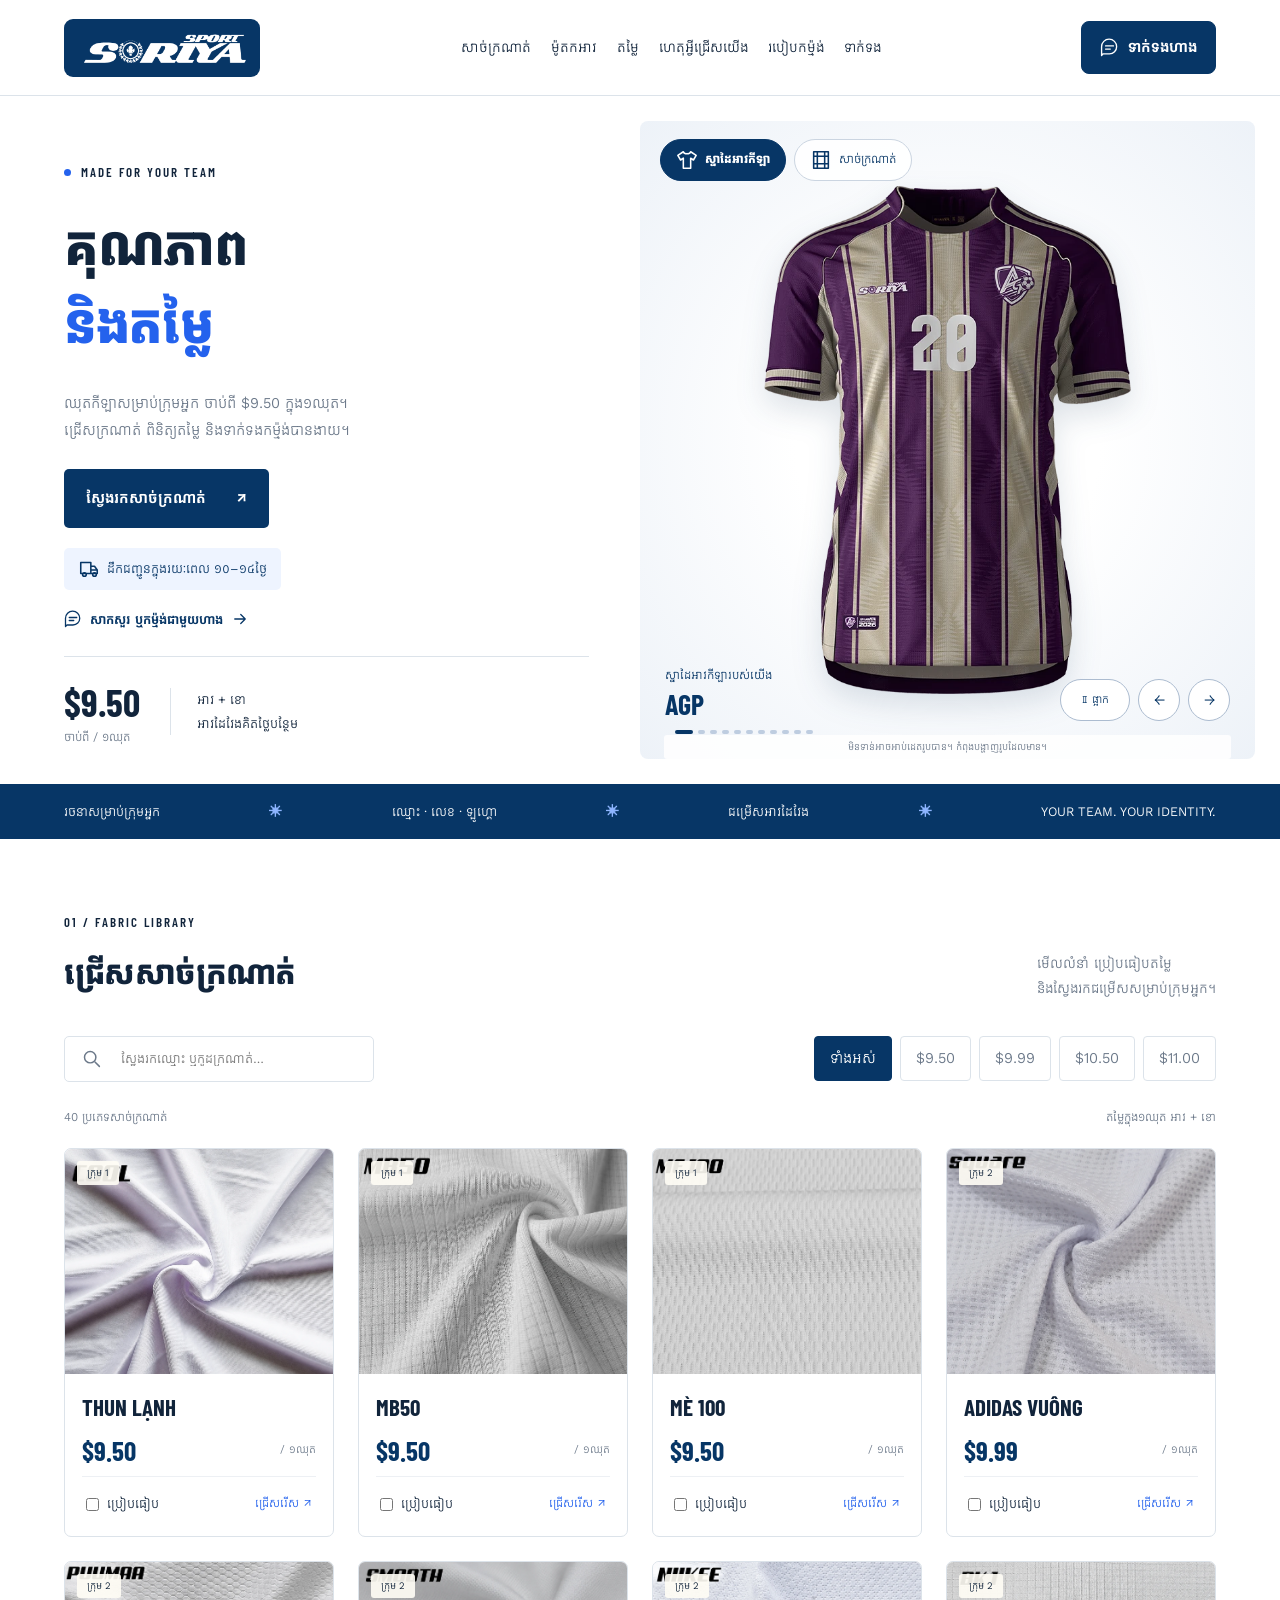
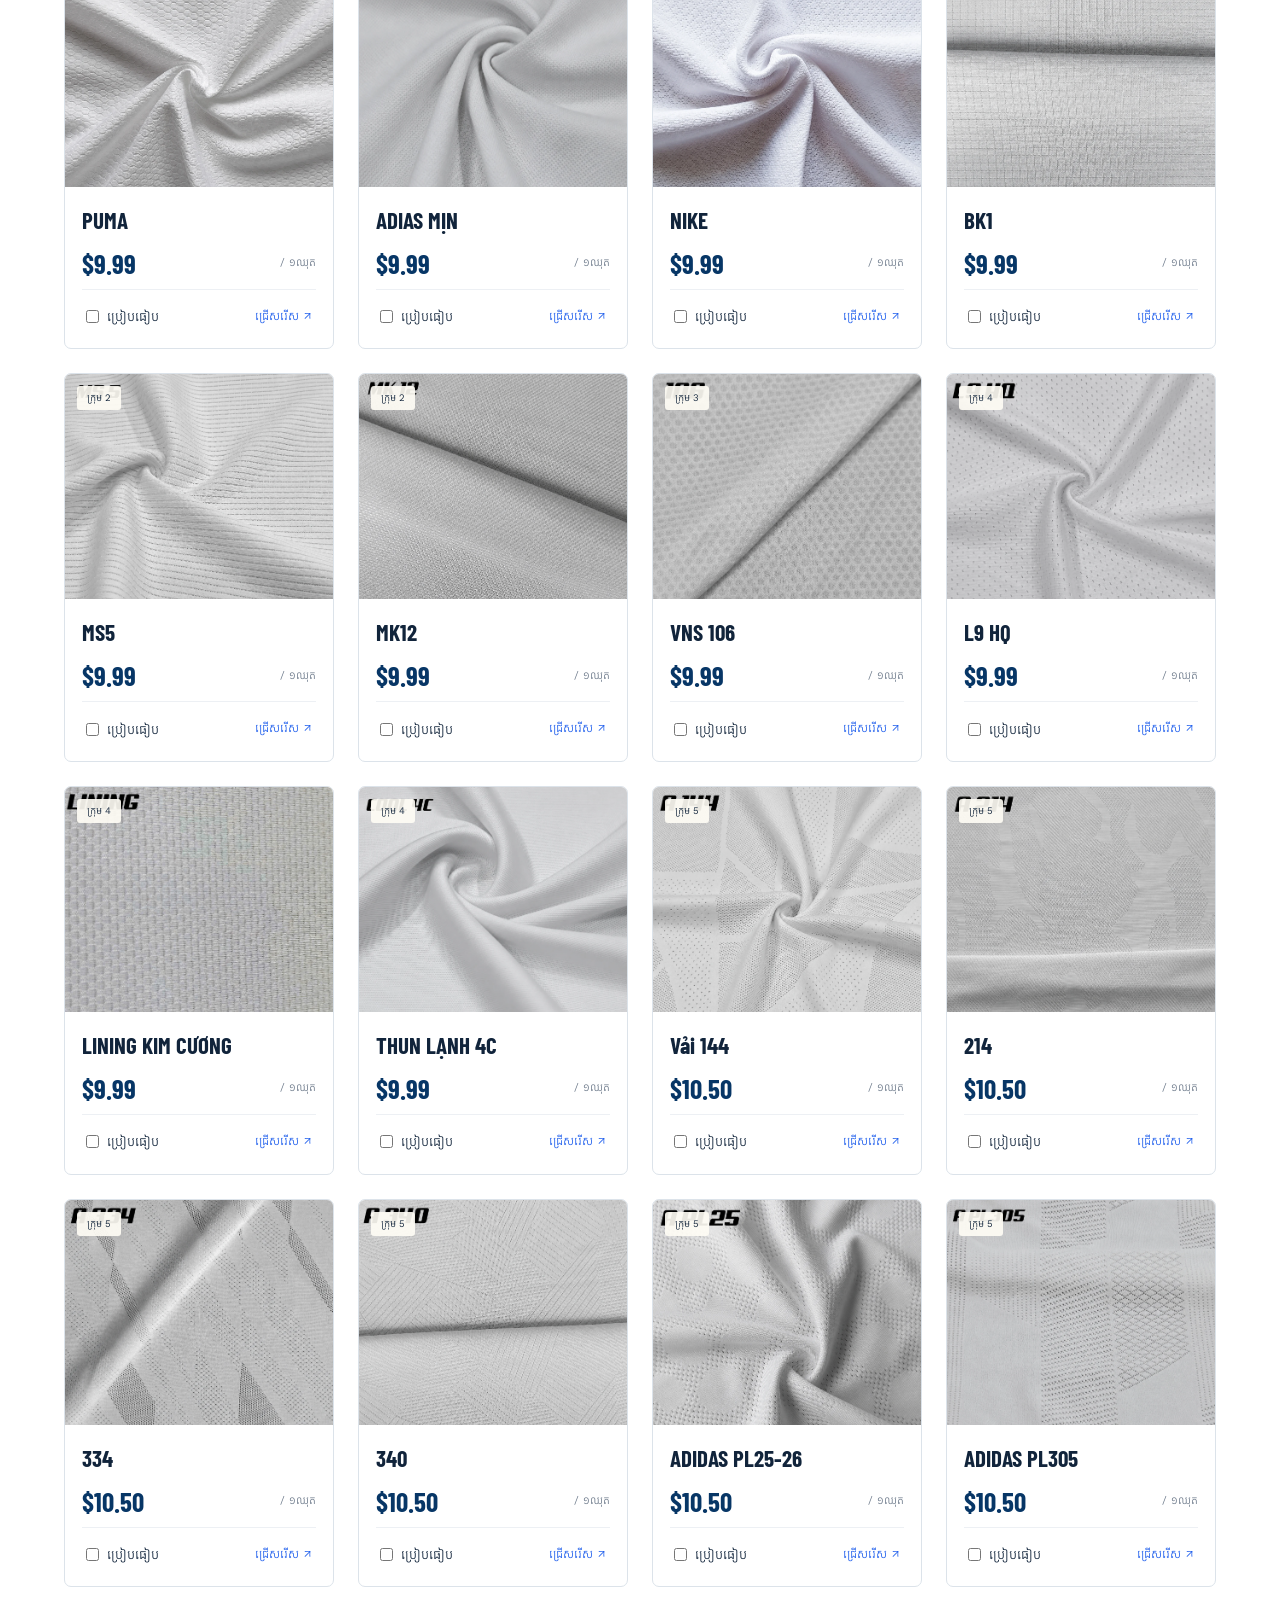
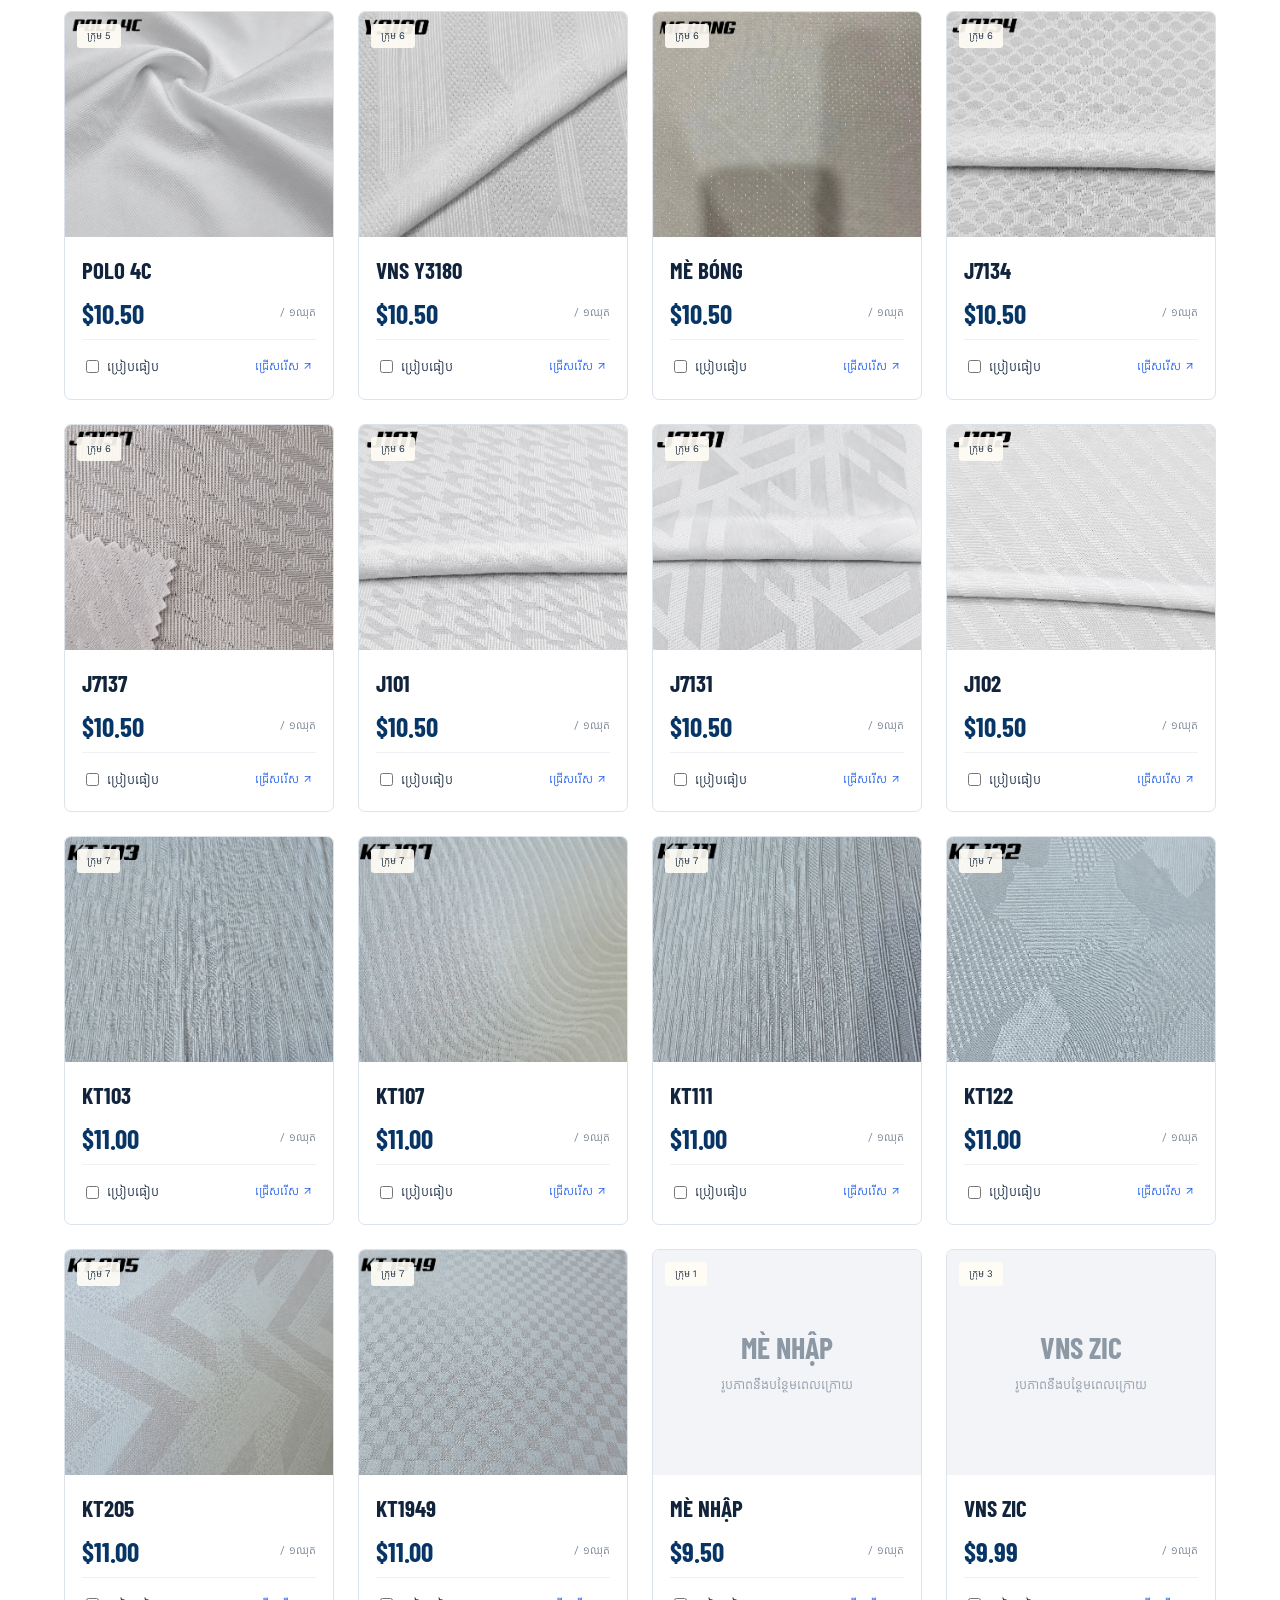
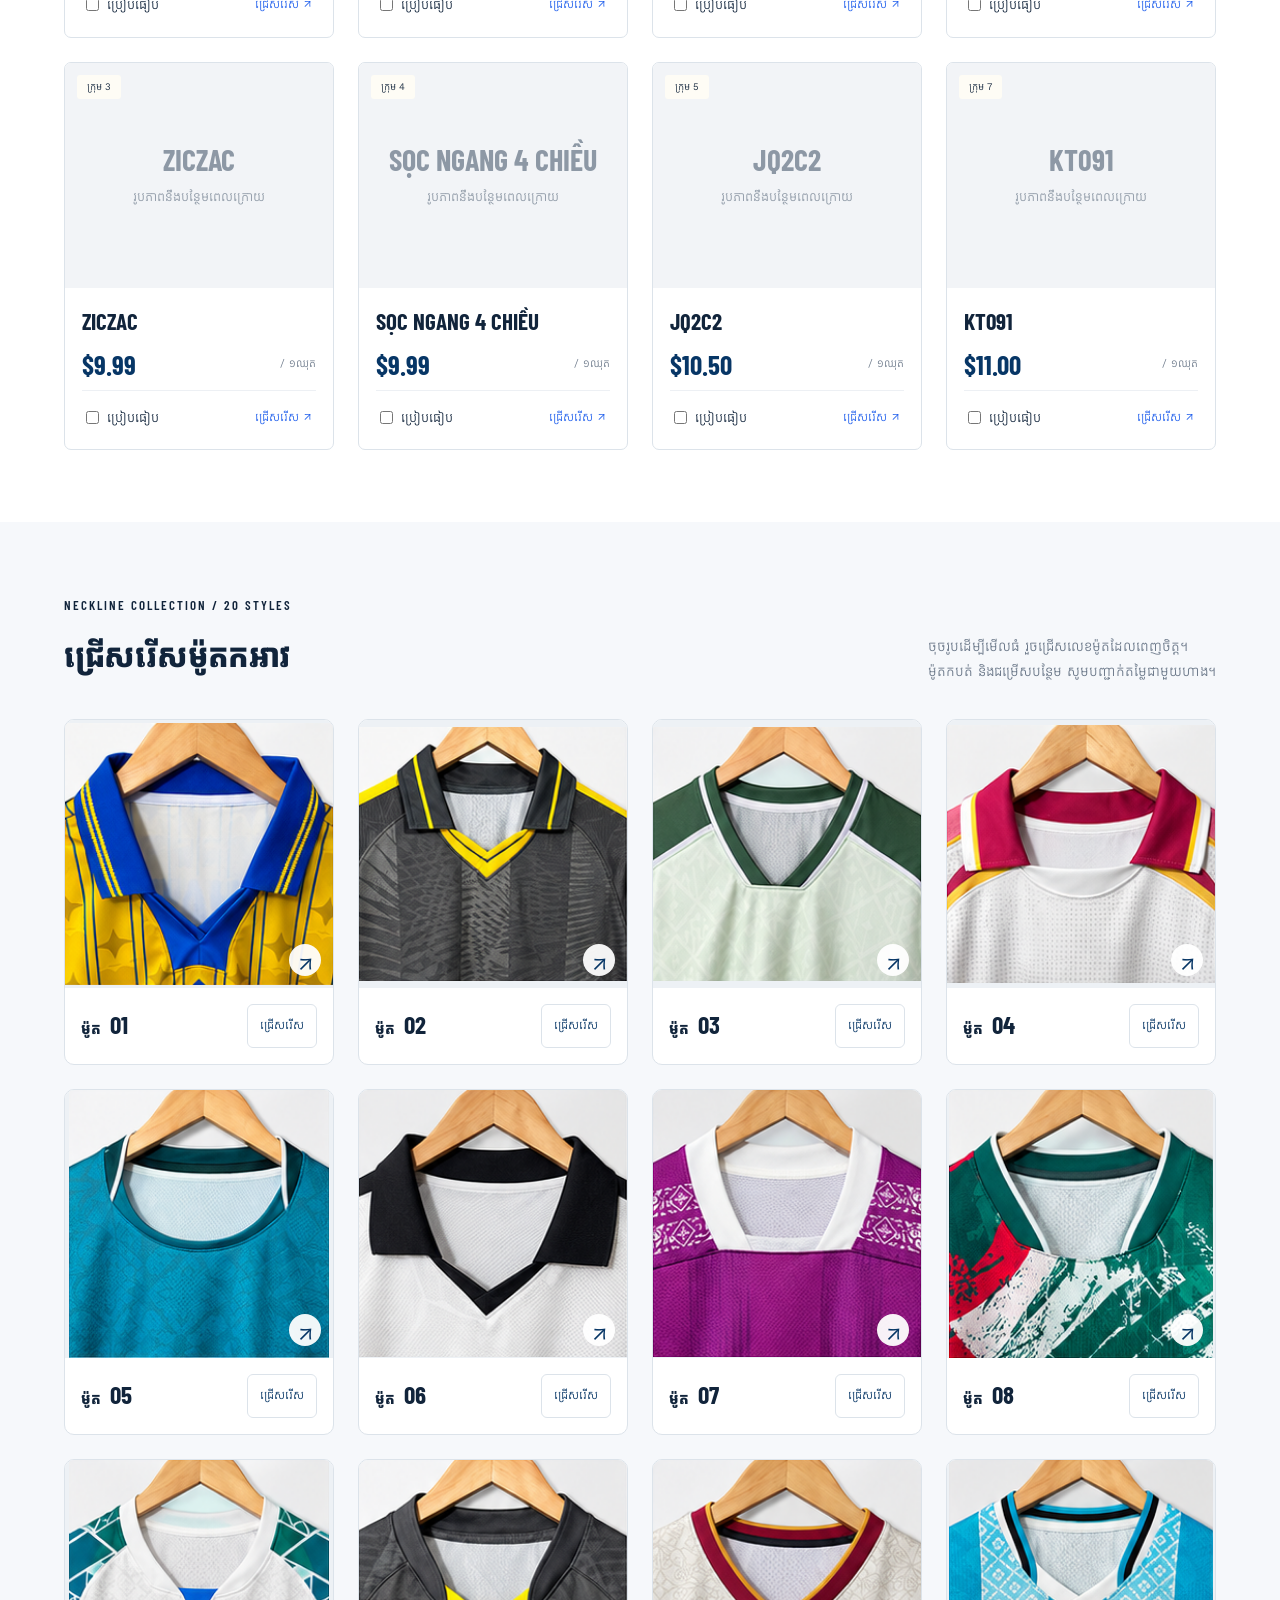
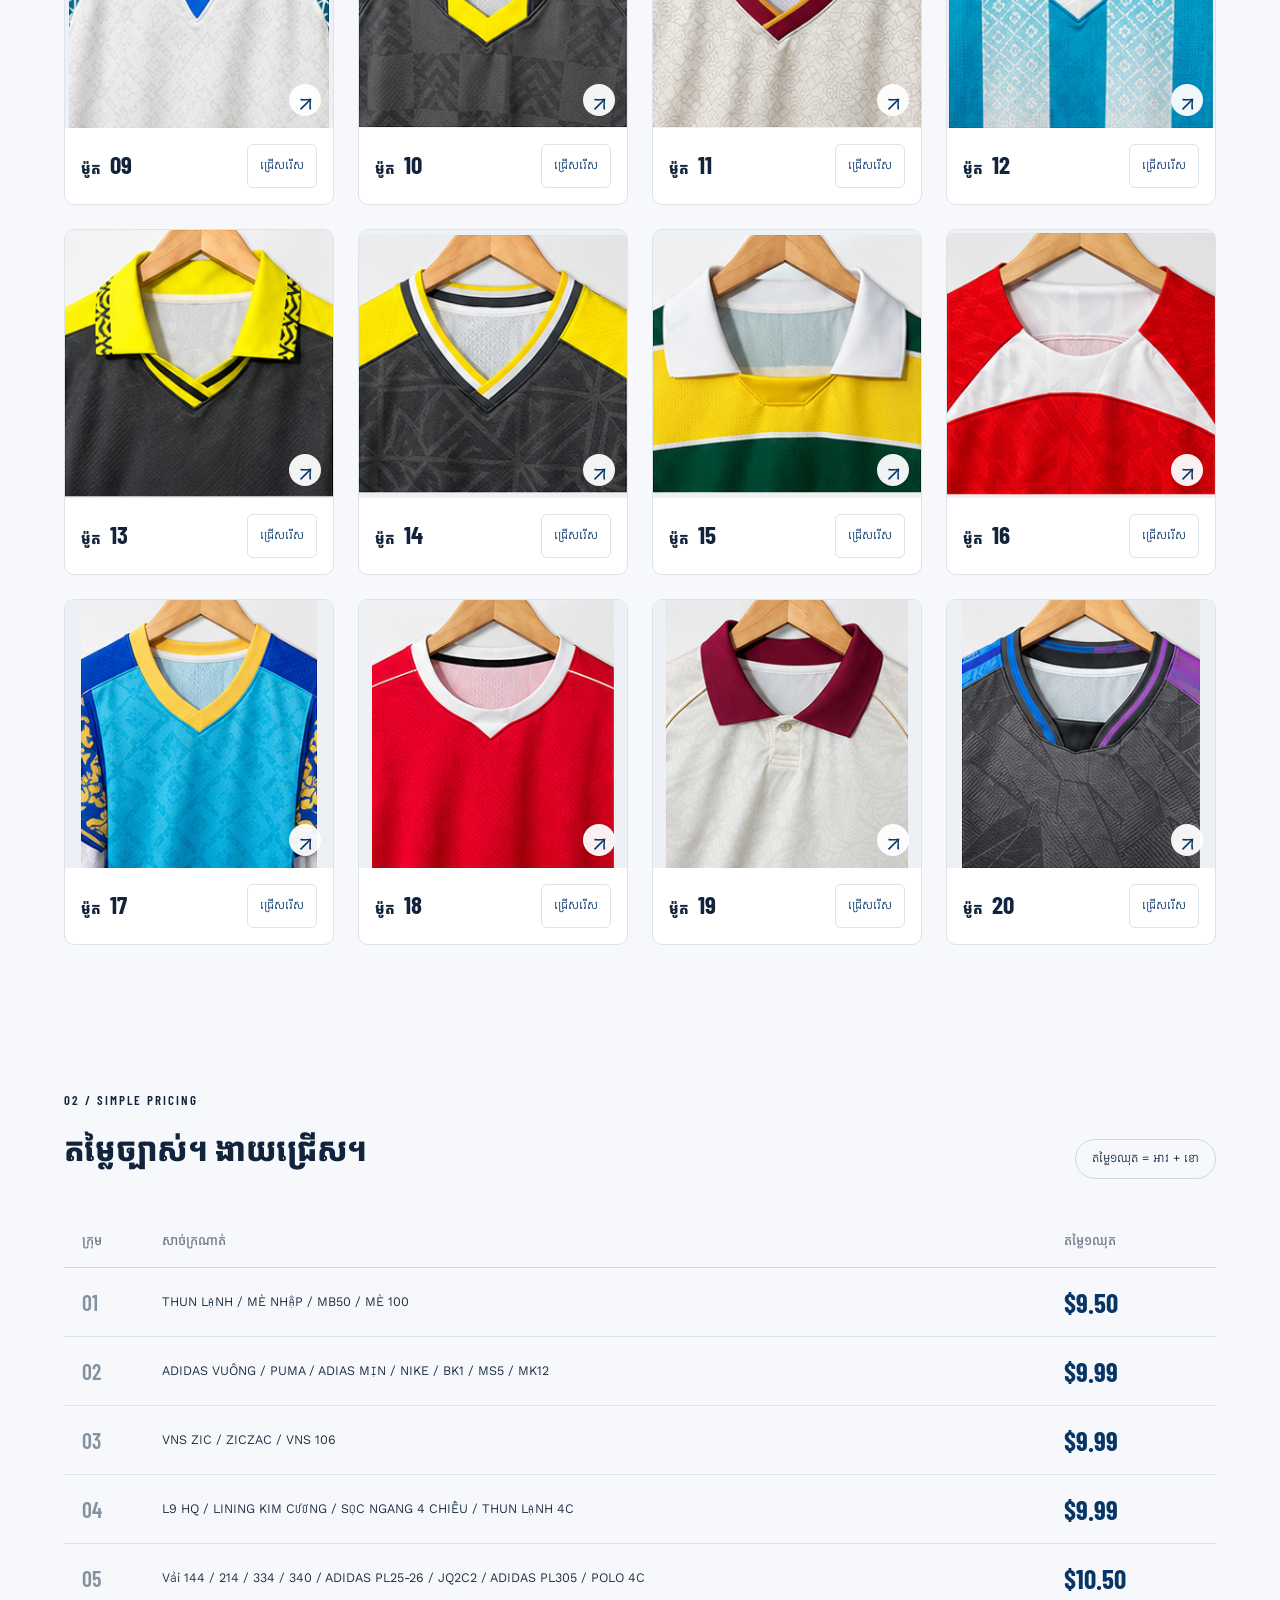
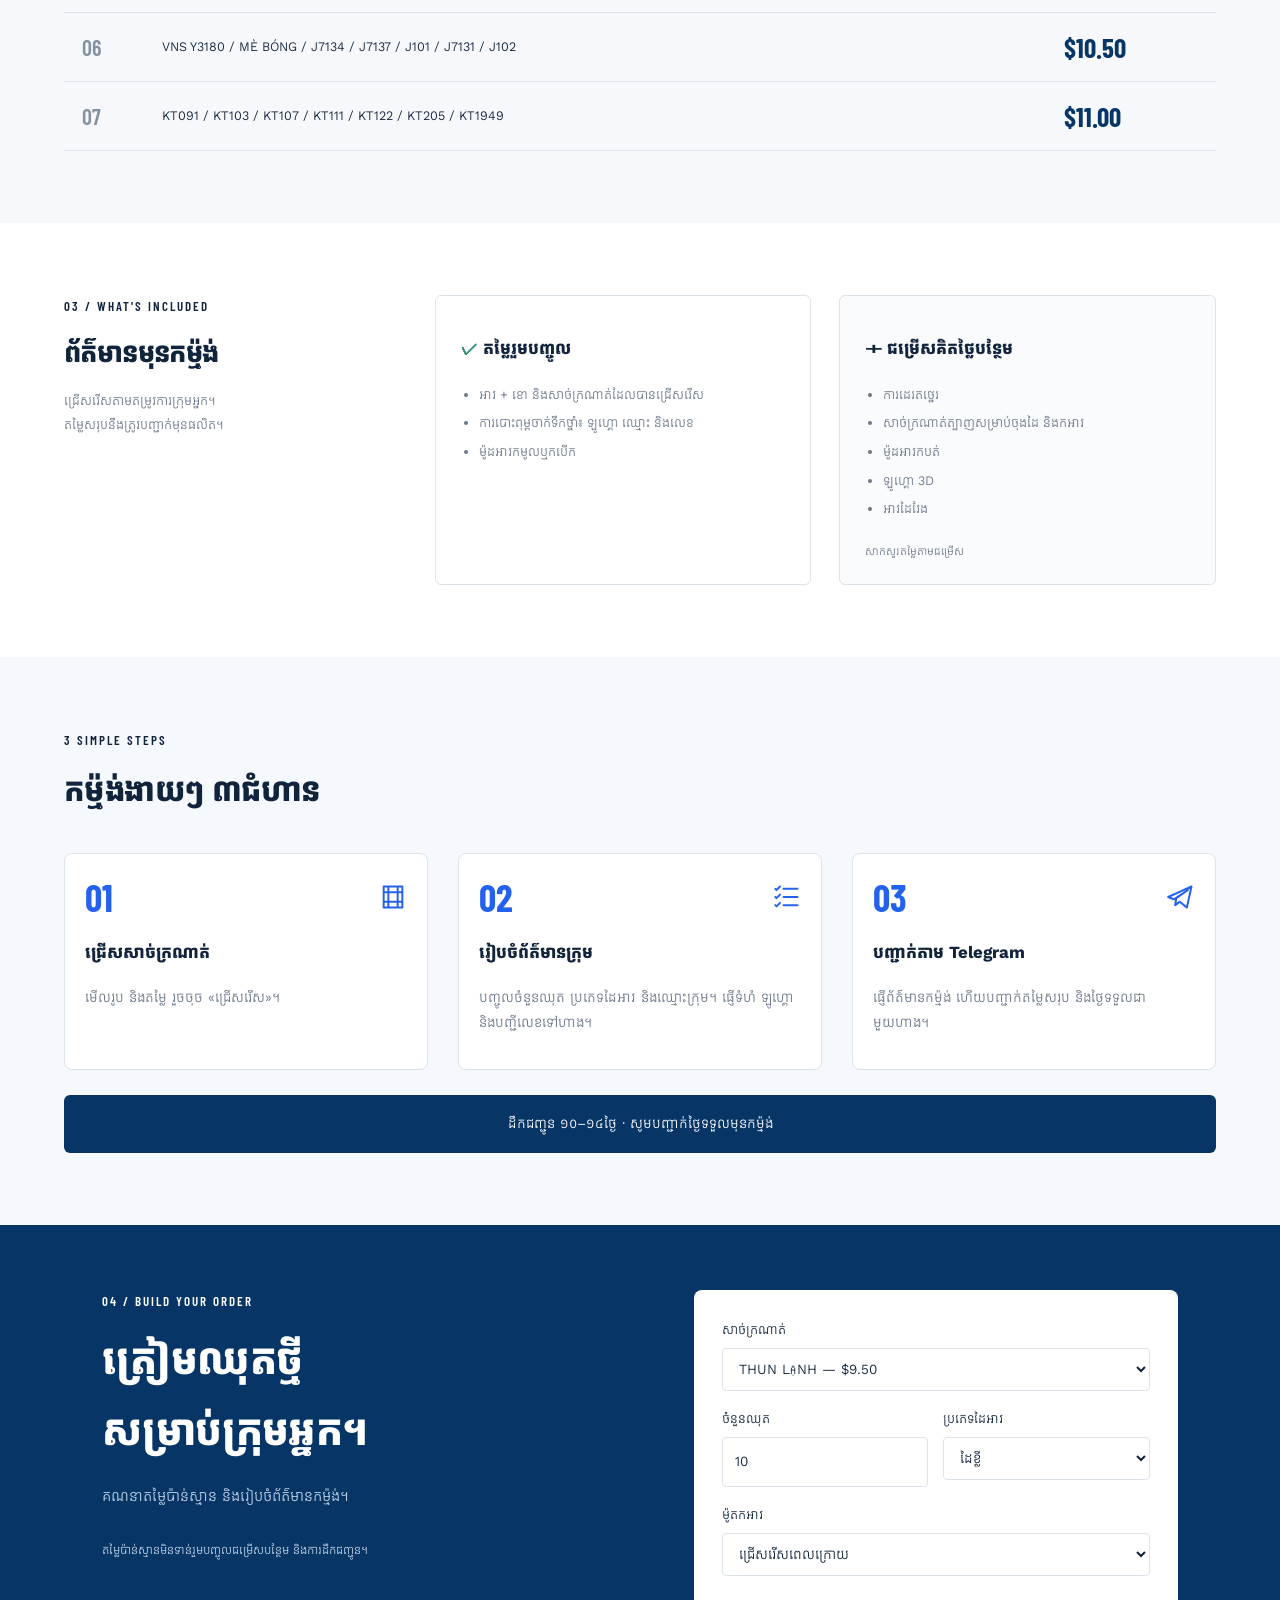
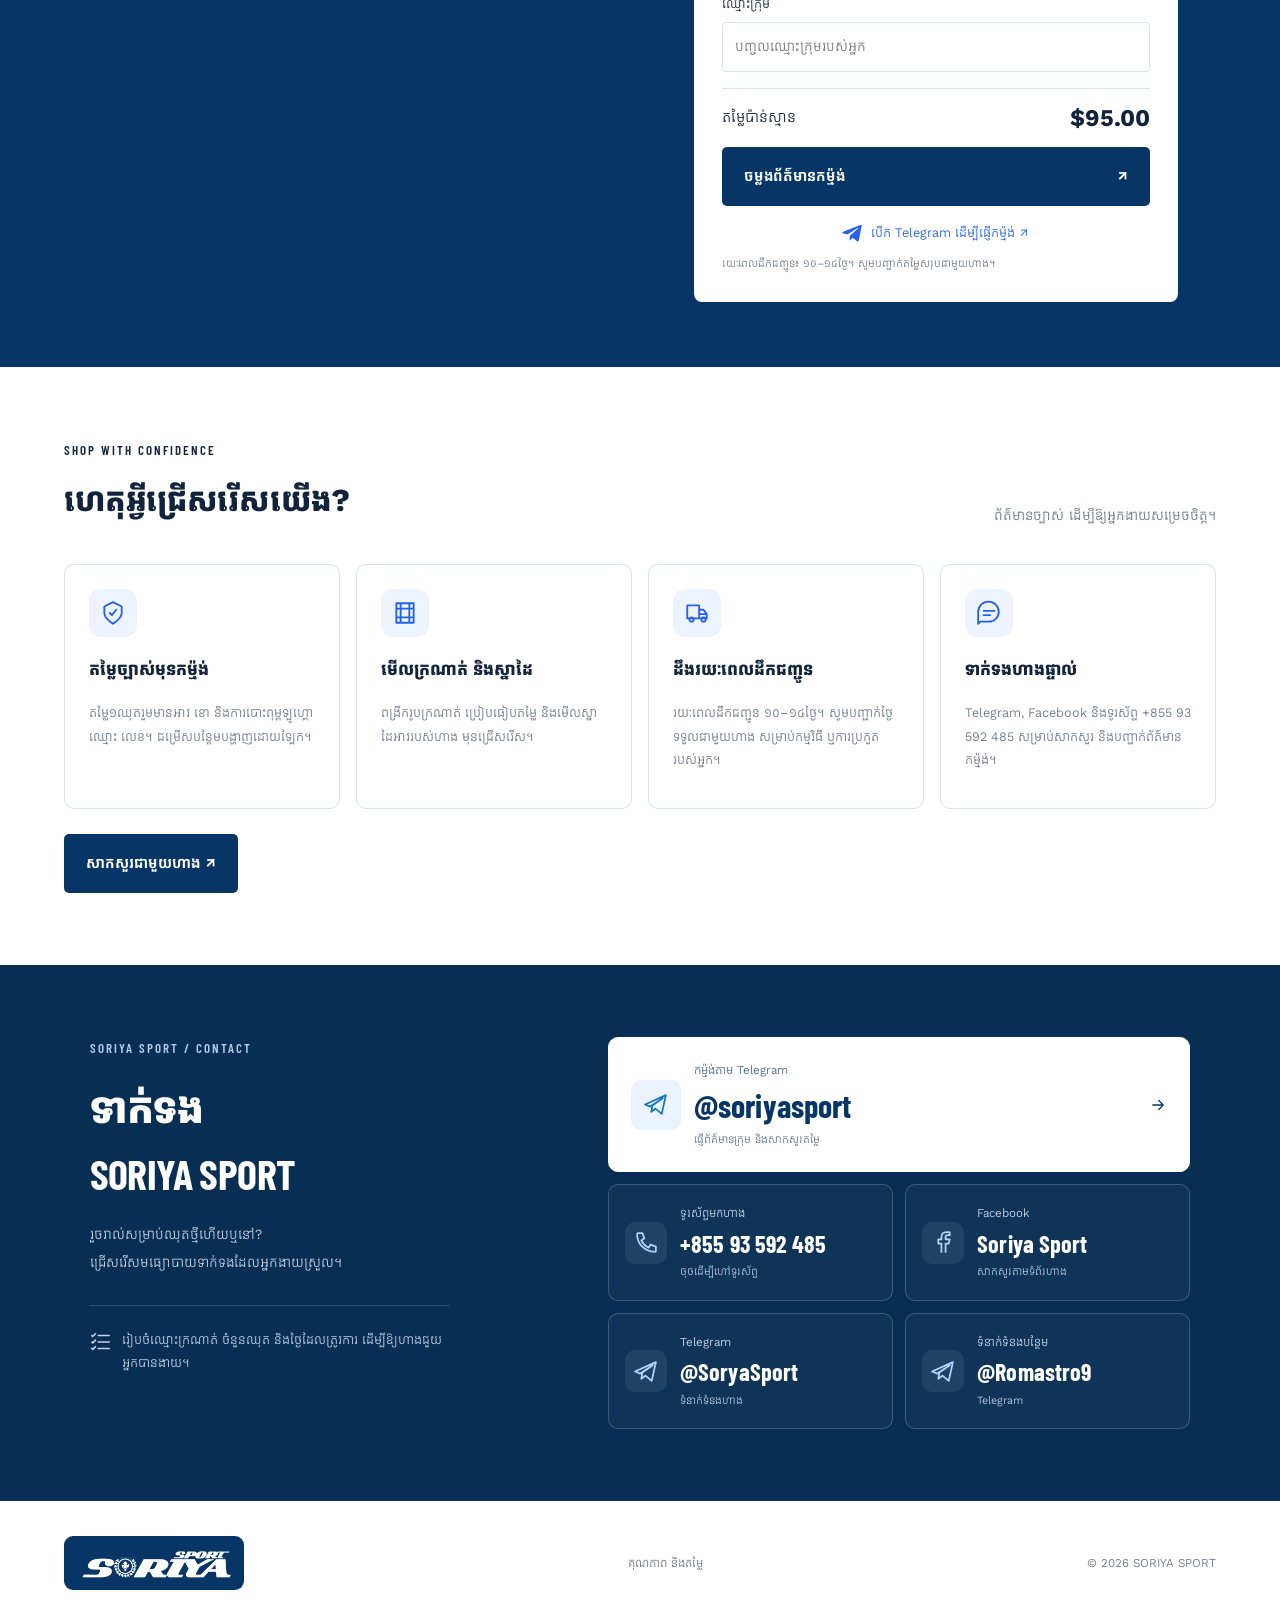
==== commit 3faa4010: "Add 20 individual neckline styles with preview and order selection" ====
--- a/site/index.html
+++ b/site/index.html
@@ -1,11 +1,12 @@
 <!doctype html><html lang="km"><head><meta charset="UTF-8"><meta name="viewport" content="width=device-width, initial-scale=1"><title>SORIYA SPORT — សាច់ក្រណាត់ និងតម្លៃ</title><meta name="description" content="ជ្រើសរើសសាច់ក្រណាត់ និងមើលតម្លៃឈុតកីឡា SORIYA SPORT"><link href="https://fonts.googleapis.com/css2?family=Barlow+Condensed:wght@600;700;800&family=Kantumruy+Pro:wght@400;500;600;700&display=swap" rel="stylesheet"><link rel="stylesheet" href="style.css"></head><body id="top">
-<header><a class="brand" href="#top" aria-label="Soriya Sport — ត្រឡប់ទៅខាងលើ"><span class="logo-window"><svg viewBox="38 286 578 107" role="img" aria-label="Soriya Sport"><image href="assets/soriya-logo.webp" width="616" height="393"/></svg></span></a><button id="menuToggle" aria-label="បើកម៉ឺនុយ" aria-expanded="false" aria-controls="mainNav">☰</button><nav id="mainNav"><a href="#catalog">សាច់ក្រណាត់</a><a href="#prices">តម្លៃ</a><a href="#why">ហេតុអ្វីជ្រើសយើង</a><a href="#how">របៀបកម្ម៉ង់</a><a href="#contact">ទាក់ទង</a></nav><a class="nav-cta" href="#contact"><svg class="icon" viewBox="0 0 24 24" fill="none" stroke="currentColor" stroke-width="1.7" stroke-linecap="round" stroke-linejoin="round" aria-hidden="true"><path d="M21 11a9 9 0 0 1-9 9H4l-2 2V11a9 9 0 0 1 19 0Z M7 10h10 M7 14h6"/></svg>ទាក់ទងហាង</a></header>
+<header><a class="brand" href="#top" aria-label="Soriya Sport — ត្រឡប់ទៅខាងលើ"><span class="logo-window"><svg viewBox="38 286 578 107" role="img" aria-label="Soriya Sport"><image href="assets/soriya-logo.webp" width="616" height="393"/></svg></span></a><button id="menuToggle" aria-label="បើកម៉ឺនុយ" aria-expanded="false" aria-controls="mainNav">☰</button><nav id="mainNav"><a href="#catalog">សាច់ក្រណាត់</a><a href="#necklines">ម៉ូតកអាវ</a><a href="#prices">តម្លៃ</a><a href="#why">ហេតុអ្វីជ្រើសយើង</a><a href="#how">របៀបកម្ម៉ង់</a><a href="#contact">ទាក់ទង</a></nav><a class="nav-cta" href="#contact"><svg class="icon" viewBox="0 0 24 24" fill="none" stroke="currentColor" stroke-width="1.7" stroke-linecap="round" stroke-linejoin="round" aria-hidden="true"><path d="M21 11a9 9 0 0 1-9 9H4l-2 2V11a9 9 0 0 1 19 0Z M7 10h10 M7 14h6"/></svg>ទាក់ទងហាង</a></header>
 <main><section class="hero"><div class="hero-copy"><div class="eyebrow"><span></span> MADE FOR YOUR TEAM</div><h1>គុណភាព<br><span class="blue">និងតម្លៃ</span></h1><p>ឈុតកីឡាសម្រាប់ក្រុមអ្នក ចាប់ពី $9.50 ក្នុង១ឈុត។<br>ជ្រើសក្រណាត់ ពិនិត្យតម្លៃ និងទាក់ទងកម្ម៉ង់បានងាយ។</p><a class="button" href="#catalog">ស្វែងរកសាច់ក្រណាត់ <span>↗</span></a><div class="delivery-badge"><svg class="icon" viewBox="0 0 24 24" fill="none" stroke="currentColor" stroke-width="1.7" stroke-linecap="round" stroke-linejoin="round" aria-hidden="true"><path d="M3 5h11v12H3Z M14 9h4l3 4v4h-7 M14 13h7"/><circle cx="7" cy="18" r="2"/><circle cx="18" cy="18" r="2"/></svg>ដឹកជញ្ជូនក្នុងរយៈពេល ១០–១៤ថ្ងៃ</div><a class="hero-contact" href="#contact"><svg class="icon" viewBox="0 0 24 24" fill="none" stroke="currentColor" stroke-width="1.7" stroke-linecap="round" stroke-linejoin="round" aria-hidden="true"><path d="M21 11a9 9 0 0 1-9 9H4l-2 2V11a9 9 0 0 1 19 0Z M7 10h10 M7 14h6"/></svg>សាកសួរ ឬកម្ម៉ង់ជាមួយហាង <svg class="icon" viewBox="0 0 24 24" fill="none" stroke="currentColor" stroke-width="1.7" stroke-linecap="round" stroke-linejoin="round" aria-hidden="true"><path d="M5 12h14 m-6-6 6 6-6 6"/></svg></a><div class="hero-bottom"><b>$9.50 <small>ចាប់ពី / ១ឈុត</small></b><span>អាវ + ខោ<br>អាវដៃវែងគិតថ្លៃបន្ថែម</span></div></div><div class="hero-visual jersey-mode"><div class="preview-tabs"><button id="jerseyTab" class="active"><svg class="icon" viewBox="0 0 24 24" aria-hidden="true"><path d="m8 3-6 4 3 5 3-2v11h8V10l3 2 3-5-6-4c-1 3-7 3-8 0Z" fill="none" stroke="currentColor" stroke-width="1.7" stroke-linejoin="round"/></svg>ស្នាដៃអាវកីឡា</button><button id="fabricTab"><svg class="icon" viewBox="0 0 24 24" fill="none" stroke="currentColor" stroke-width="1.7" stroke-linecap="round" stroke-linejoin="round" aria-hidden="true"><path d="M4 3h16v18H4Z M8 3v18 M16 3v18 M4 8h16 M4 16h16"/></svg>សាច់ក្រណាត់</button></div><div class="vertical">SORIYA SPORT / TEAMWEAR</div><img id="heroImage" src="assets/drive-1TG5ZFsAMsnG857FuXvGY3VnGUe5m6Yse.webp" alt="ស្នាដៃអាវកីឡា Soriya Sport"><div class="hero-label"><span><small>ស្នាដៃអាវកីឡារបស់យើង</small><strong id="heroName">MB50</strong></span><div class="slide-buttons"><button id="pauseSlides" aria-label="ផ្អាក ឬបន្តស្លាយ" aria-pressed="false">Ⅱ ផ្អាក</button><button id="prev" aria-label="រូបមុន">←</button><button id="next" aria-label="រូបបន្ទាប់">→</button></div></div><div id="dots"></div><p id="syncStatus" role="status" aria-live="polite">កំពុងពិនិត្យរូបថ្មី…</p></div></section>
 <div class="ticker"><span>រចនាសម្រាប់ក្រុមអ្នក</span><b>✳</b><span>ឈ្មោះ · លេខ · ឡូហ្គោ</span><b>✳</b><span>ជម្រើសអាវដៃវែង</span><b>✳</b><span>YOUR TEAM. YOUR IDENTITY.</span></div>
 <section id="catalog" class="section"><div class="section-heading"><div><div class="eyebrow">01 / FABRIC LIBRARY</div><h2>ជ្រើសសាច់ក្រណាត់</h2></div><p>មើលលំនាំ ប្រៀបធៀបតម្លៃ<br>និងស្វែងរកជម្រើសសម្រាប់ក្រុមអ្នក។</p></div><div class="toolbar"><label class="search"><svg class="icon" viewBox="0 0 24 24" fill="none" stroke="currentColor" stroke-width="1.7" stroke-linecap="round" stroke-linejoin="round" aria-hidden="true"><circle cx="10.5" cy="10.5" r="6.5"/><path d="m16 16 5 5"/></svg><input id="search" placeholder="ស្វែងរកឈ្មោះ ឬកូដក្រណាត់…" aria-label="ស្វែងរកក្រណាត់"></label><div id="filters" class="filters"></div></div><div class="results-line"><span id="count"></span><span>តម្លៃក្នុង១ឈុត អាវ + ខោ</span></div><div id="grid" class="grid"></div><div id="empty" hidden>រកមិនឃើញសាច់ក្រណាត់។ សូមសាកល្បងពាក្យផ្សេង។</div></section>
+<section id="necklines" class="section neckline-section" aria-labelledby="necklineHeading"><div class="section-heading"><div><div class="eyebrow">NECKLINE COLLECTION / 20 STYLES</div><h2 id="necklineHeading">ជ្រើសរើសម៉ូតកអាវ</h2></div><p>ចុចរូបដើម្បីមើលធំ រួចជ្រើសលេខម៉ូតដែលពេញចិត្ត។<br>ម៉ូតកបត់ និងជម្រើសបន្ថែម សូមបញ្ជាក់តម្លៃជាមួយហាង។</p></div><div id="necklineGrid" class="neckline-grid"></div></section>
 <section id="prices" class="price-section section"><div class="section-heading"><div><div class="eyebrow">02 / SIMPLE PRICING</div><h2>តម្លៃច្បាស់។ ងាយជ្រើស។</h2></div><span class="pill">តម្លៃ១ឈុត = អាវ + ខោ</span></div><div class="table-wrap"><table><thead><tr><th>ក្រុម</th><th>សាច់ក្រណាត់</th><th>តម្លៃ១ឈុត</th></tr></thead><tbody id="priceRows"></tbody></table></div></section>
 <section id="details" class="section detail-section"><div><div class="eyebrow">03 / WHAT'S INCLUDED</div><h2>ព័ត៌មានមុនកម្ម៉ង់</h2><p>ជ្រើសរើសតាមតម្រូវការក្រុមអ្នក។<br>តម្លៃសរុបនឹងត្រូវបញ្ជាក់មុនផលិត។</p></div><div class="detail-box"><h3><span class="check">✓</span> តម្លៃរួមបញ្ចូល</h3><ul><li>អាវ + ខោ និងសាច់ក្រណាត់ដែលបានជ្រើសរើស</li><li>ការបោះពុម្ពចាក់ទឹកថ្នាំ៖ ឡូហ្គោ ឈ្មោះ និងលេខ</li><li>ម៉ូដអាវកមូលឬកបើក</li></ul></div><div class="detail-box extra"><h3>＋ ជម្រើសគិតថ្លៃបន្ថែម</h3><ul><li>ការដេរតថ្នេរ</li><li>សាច់ក្រណាត់ត្បាញសម្រាប់ចុងដៃ និងកអាវ</li><li>ម៉ូដអាវកបត់</li><li>ឡូហ្គោ 3D</li><li>អាវដៃវែង</li></ul><small>សាកសួរតម្លៃតាមជម្រើស</small></div></section>
-<section id="how" class="section how-section"><div class="section-heading"><div><div class="eyebrow">3 SIMPLE STEPS</div><h2>កម្ម៉ង់ងាយៗ ៣ជំហាន</h2></div></div><div class="how-grid"><article><div class="step-heading"><b>01</b><svg class="icon" viewBox="0 0 24 24" fill="none" stroke="currentColor" stroke-width="1.7" stroke-linecap="round" stroke-linejoin="round" aria-hidden="true"><path d="M4 3h16v18H4Z M8 3v18 M16 3v18 M4 8h16 M4 16h16"/></svg></div><h3>ជ្រើសសាច់ក្រណាត់</h3><p>មើលរូប និងតម្លៃ រួចចុច «ជ្រើសរើស»។</p></article><article><div class="step-heading"><b>02</b><svg class="icon" viewBox="0 0 24 24" fill="none" stroke="currentColor" stroke-width="1.7" stroke-linecap="round" stroke-linejoin="round" aria-hidden="true"><path d="M9 5h12 M9 12h12 M9 19h12 m-19-14 1 1 3-3 m-4 9 1 1 3-3 m-4 9 1 1 3-3"/></svg></div><h3>រៀបចំព័ត៌មានក្រុម</h3><p>បញ្ចូលចំនួនឈុត ប្រភេទដៃអាវ និងឈ្មោះក្រុម។ ផ្ញើទំហំ ឡូហ្គោ និងបញ្ជីលេខទៅហាង។</p></article><article><div class="step-heading"><b>03</b><svg class="icon" viewBox="0 0 24 24" fill="none" stroke="currentColor" stroke-width="1.7" stroke-linecap="round" stroke-linejoin="round" aria-hidden="true"><path d="m21 3-4 18-6-5-4 3 1-6 10-7-12 8-5-2Z"/></svg></div><h3>បញ្ជាក់តាម Telegram</h3><p>ផ្ញើព័ត៌មានកម្ម៉ង់ ហើយបញ្ជាក់តម្លៃសរុប និងថ្ងៃទទួលជាមួយហាង។</p></article></div><div class="delivery-banner">ដឹកជញ្ជូន ១០–១៤ថ្ងៃ · សូមបញ្ជាក់ថ្ងៃទទួលមុនកម្ម៉ង់</div></section><section id="estimate" class="section estimate"><div><div class="eyebrow">04 / BUILD YOUR ORDER</div><h2>ត្រៀមឈុតថ្មី<br>សម្រាប់ក្រុមអ្នក។</h2><p>គណនាតម្លៃប៉ាន់ស្មាន និងរៀបចំព័ត៌មានកម្ម៉ង់។</p><p class="note">តម្លៃប៉ាន់ស្មានមិនទាន់រួមបញ្ចូលជម្រើសបន្ថែម និងការដឹកជញ្ជូន។</p></div><form id="orderForm"><label>សាច់ក្រណាត់<select id="fabricSelect"></select></label><div class="form-row"><label>ចំនួនឈុត<input id="quantity" type="number" min="1" max="10000" value="10" required></label><label>ប្រភេទដៃអាវ<select id="sleeve"><option>ដៃខ្លី</option><option>ដៃវែង — គិតថ្លៃបន្ថែម</option></select></label></div><label>ឈ្មោះក្រុម<input id="team" maxlength="100" placeholder="បញ្ចូលឈ្មោះក្រុមរបស់អ្នក"></label><div class="total"><span>តម្លៃប៉ាន់ស្មាន</span><strong id="total">$95.00</strong></div><button class="button" type="submit">ចម្លងព័ត៌មានកម្ម៉ង់ <span>↗</span></button><a class="telegram-order" href="https://t.me/soriyasport" target="_blank" rel="noopener"><svg class="icon" viewBox="0 0 24 24" aria-hidden="true"><path fill="currentColor" d="M21.6 3.2 18.4 20c-.2 1.2-.9 1.5-1.9.9l-4.9-3.6-2.4 2.3c-.3.3-.5.5-1 .5l.4-5 9.1-8.2c.4-.4-.1-.6-.6-.3L5.8 13.7 1 12.2c-1.1-.4-1.1-1.1.3-1.6L20 3.4c.9-.4 1.8.2 1.6-.2Z"/></svg>បើក Telegram ដើម្បីផ្ញើកម្ម៉ង់ ↗</a><div id="orderStatus" role="status"></div><small>រយៈពេលដឹកជញ្ជូន៖ ១០–១៤ថ្ងៃ។ សូមបញ្ជាក់តម្លៃសរុបជាមួយហាង។</small></form></section>
+<section id="how" class="section how-section"><div class="section-heading"><div><div class="eyebrow">3 SIMPLE STEPS</div><h2>កម្ម៉ង់ងាយៗ ៣ជំហាន</h2></div></div><div class="how-grid"><article><div class="step-heading"><b>01</b><svg class="icon" viewBox="0 0 24 24" fill="none" stroke="currentColor" stroke-width="1.7" stroke-linecap="round" stroke-linejoin="round" aria-hidden="true"><path d="M4 3h16v18H4Z M8 3v18 M16 3v18 M4 8h16 M4 16h16"/></svg></div><h3>ជ្រើសសាច់ក្រណាត់</h3><p>មើលរូប និងតម្លៃ រួចចុច «ជ្រើសរើស»។</p></article><article><div class="step-heading"><b>02</b><svg class="icon" viewBox="0 0 24 24" fill="none" stroke="currentColor" stroke-width="1.7" stroke-linecap="round" stroke-linejoin="round" aria-hidden="true"><path d="M9 5h12 M9 12h12 M9 19h12 m-19-14 1 1 3-3 m-4 9 1 1 3-3 m-4 9 1 1 3-3"/></svg></div><h3>រៀបចំព័ត៌មានក្រុម</h3><p>បញ្ចូលចំនួនឈុត ប្រភេទដៃអាវ និងឈ្មោះក្រុម។ ផ្ញើទំហំ ឡូហ្គោ និងបញ្ជីលេខទៅហាង។</p></article><article><div class="step-heading"><b>03</b><svg class="icon" viewBox="0 0 24 24" fill="none" stroke="currentColor" stroke-width="1.7" stroke-linecap="round" stroke-linejoin="round" aria-hidden="true"><path d="m21 3-4 18-6-5-4 3 1-6 10-7-12 8-5-2Z"/></svg></div><h3>បញ្ជាក់តាម Telegram</h3><p>ផ្ញើព័ត៌មានកម្ម៉ង់ ហើយបញ្ជាក់តម្លៃសរុប និងថ្ងៃទទួលជាមួយហាង។</p></article></div><div class="delivery-banner">ដឹកជញ្ជូន ១០–១៤ថ្ងៃ · សូមបញ្ជាក់ថ្ងៃទទួលមុនកម្ម៉ង់</div></section><section id="estimate" class="section estimate"><div><div class="eyebrow">04 / BUILD YOUR ORDER</div><h2>ត្រៀមឈុតថ្មី<br>សម្រាប់ក្រុមអ្នក។</h2><p>គណនាតម្លៃប៉ាន់ស្មាន និងរៀបចំព័ត៌មានកម្ម៉ង់។</p><p class="note">តម្លៃប៉ាន់ស្មានមិនទាន់រួមបញ្ចូលជម្រើសបន្ថែម និងការដឹកជញ្ជូន។</p></div><form id="orderForm"><label>សាច់ក្រណាត់<select id="fabricSelect"></select></label><div class="form-row"><label>ចំនួនឈុត<input id="quantity" type="number" min="1" max="10000" value="10" required></label><label>ប្រភេទដៃអាវ<select id="sleeve"><option>ដៃខ្លី</option><option>ដៃវែង — គិតថ្លៃបន្ថែម</option></select></label></div><label>ម៉ូតកអាវ<select id="necklineSelect"><option value="">ជ្រើសរើសពេលក្រោយ</option></select></label><label>ឈ្មោះក្រុម<input id="team" maxlength="100" placeholder="បញ្ចូលឈ្មោះក្រុមរបស់អ្នក"></label><div class="total"><span>តម្លៃប៉ាន់ស្មាន</span><strong id="total">$95.00</strong></div><button class="button" type="submit">ចម្លងព័ត៌មានកម្ម៉ង់ <span>↗</span></button><a class="telegram-order" href="https://t.me/soriyasport" target="_blank" rel="noopener"><svg class="icon" viewBox="0 0 24 24" aria-hidden="true"><path fill="currentColor" d="M21.6 3.2 18.4 20c-.2 1.2-.9 1.5-1.9.9l-4.9-3.6-2.4 2.3c-.3.3-.5.5-1 .5l.4-5 9.1-8.2c.4-.4-.1-.6-.6-.3L5.8 13.7 1 12.2c-1.1-.4-1.1-1.1.3-1.6L20 3.4c.9-.4 1.8.2 1.6-.2Z"/></svg>បើក Telegram ដើម្បីផ្ញើកម្ម៉ង់ ↗</a><div id="orderStatus" role="status"></div><small>រយៈពេលដឹកជញ្ជូន៖ ១០–១៤ថ្ងៃ។ សូមបញ្ជាក់តម្លៃសរុបជាមួយហាង។</small></form></section>
 <section id="why" class="section"><div class="section-heading"><div><div class="eyebrow">SHOP WITH CONFIDENCE</div><h2>ហេតុអ្វីជ្រើសរើសយើង?</h2></div><p>ព័ត៌មានច្បាស់ ដើម្បីឱ្យអ្នកងាយសម្រេចចិត្ត។</p></div><div class="why-grid"><article><b class="feature-icon"><svg class="icon" viewBox="0 0 24 24" fill="none" stroke="currentColor" stroke-width="1.7" stroke-linecap="round" stroke-linejoin="round" aria-hidden="true"><path d="m9 12 2 2 4-5 M12 2l8 4v6c0 5-8 10-8 10S4 17 4 12V6Z"/></svg></b><h3>តម្លៃច្បាស់មុនកម្ម៉ង់</h3><p>តម្លៃ១ឈុតរួមមានអាវ ខោ និងការបោះពុម្ពឡូហ្គោ ឈ្មោះ លេខ។ ជម្រើសបន្ថែមបង្ហាញដោយឡែក។</p></article><article><b class="feature-icon"><svg class="icon" viewBox="0 0 24 24" fill="none" stroke="currentColor" stroke-width="1.7" stroke-linecap="round" stroke-linejoin="round" aria-hidden="true"><path d="M4 3h16v18H4Z M8 3v18 M16 3v18 M4 8h16 M4 16h16"/></svg></b><h3>មើលក្រណាត់ និងស្នាដៃ</h3><p>ពង្រីករូបក្រណាត់ ប្រៀបធៀបតម្លៃ និងមើលស្នាដៃអាវរបស់ហាង មុនជ្រើសរើស។</p></article><article><b class="feature-icon"><svg class="icon" viewBox="0 0 24 24" fill="none" stroke="currentColor" stroke-width="1.7" stroke-linecap="round" stroke-linejoin="round" aria-hidden="true"><path d="M3 5h11v12H3Z M14 9h4l3 4v4h-7 M14 13h7"/><circle cx="7" cy="18" r="2"/><circle cx="18" cy="18" r="2"/></svg></b><h3>ដឹងរយៈពេលដឹកជញ្ជូន</h3><p>រយៈពេលដឹកជញ្ជូន ១០–១៤ថ្ងៃ។ សូមបញ្ជាក់ថ្ងៃទទួលជាមួយហាង សម្រាប់កម្មវិធី ឬការប្រកួតរបស់អ្នក។</p></article><article><b class="feature-icon"><svg class="icon" viewBox="0 0 24 24" fill="none" stroke="currentColor" stroke-width="1.7" stroke-linecap="round" stroke-linejoin="round" aria-hidden="true"><path d="M21 11a9 9 0 0 1-9 9H4l-2 2V11a9 9 0 0 1 19 0Z M7 10h10 M7 14h6"/></svg></b><h3>ទាក់ទងហាងផ្ទាល់</h3><p>Telegram, Facebook និងទូរស័ព្ទ +855 93 592 485 សម្រាប់សាកសួរ និងបញ្ជាក់ព័ត៌មានកម្ម៉ង់។</p></article></div><a class="button" href="https://t.me/soriyasport" target="_blank" rel="noopener">សាកសួរជាមួយហាង ↗</a></section>
 
 
--- a/site/style.css
+++ b/site/style.css
@@ -14,3 +14,6 @@
 @media(max-width:1100px){header nav{gap:13px;font-size:12px}.logo-window{width:166px;height:52px}.contact-section{gap:4%;padding:55px 5%}.contact-links{grid-template-columns:1fr}.contact-links .primary{grid-column:auto}.contact-card:not(.primary) .contact-arrow{display:block}}
 @media(max-width:650px){header{height:80px}.logo-window{width:144px;height:46px;padding:10px 11px}header .nav-cta{font-size:12px;padding:10px 12px;max-width:none}header .nav-cta .icon{width:17px;height:17px;margin-right:5px}#menuToggle{margin-left:auto}.hero-contact{font-size:12px}.why-grid article{padding:20px}.how-grid b{float:none;margin:0}.contact-section{grid-template-columns:1fr;padding:45px 5%;gap:24px}.contact-intro h2{font-size:34px}.contact-intro h2 br{display:block}.contact-tip{max-width:none;margin-top:18px;padding-top:16px}.contact-links .contact-card{padding:17px}.contact-links .primary{padding:20px 17px}.contact-copy strong{font-size:26px}.mobile-contact{display:grid;grid-template-columns:1fr 1.25fr;gap:8px;position:fixed;bottom:0;left:0;right:0;z-index:14;background:#fffffff5;border-top:1px solid var(--line);padding:9px 5% calc(9px + env(safe-area-inset-bottom));box-shadow:0 -4px 20px #11243b10}.mobile-contact a{display:flex;align-items:center;justify-content:center;font-size:12px;font-weight:600;padding:11px 8px;border:1px solid var(--line);border-radius:7px;color:var(--navy)}.mobile-contact a:last-child{background:var(--navy);color:white;border-color:var(--navy)}.mobile-contact .icon{width:19px;height:19px;margin-right:7px}body{padding-bottom:80px}#compareBar:not([hidden]){bottom:86px;font-size:11px;padding:10px 12px}#compareBar button{font-size:12px;padding:8px 10px}footer{padding-bottom:25px}html{scroll-padding-top:95px}.hero-visual{min-width:0}.hero-label>span{max-width:44%}.hero-label small{line-height:1.5}.jersey-mode .hero-label{left:18px;right:18px}}
 @media(max-width:360px){.logo-window{width:126px}header .nav-cta{padding:9px;font-size:11px}header{padding:0 4%}.slide-buttons button{width:30px}#pauseSlides{min-width:50px}.hero-label>span{max-width:42%}}
+
+/* Individually cropped neckline catalog. */
+.neckline-section{background:#f6f8fb;max-width:none}.neckline-grid{display:grid;grid-template-columns:repeat(4,minmax(0,1fr));gap:24px}.neckline-card{min-width:0;border:1px solid var(--line);background:white;border-radius:10px;overflow:hidden}.neckline-preview{position:relative;display:block;width:100%;padding:0;border:0;background:#edf1f5;cursor:zoom-in}.neckline-preview img{display:block;width:100%;height:auto;aspect-ratio:1;object-fit:contain}.neckline-zoom{position:absolute;right:12px;bottom:12px;display:grid;place-items:center;width:32px;height:32px;border-radius:50%;background:#fffffff0;color:var(--navy);font-size:23px}.neckline-info{display:flex;align-items:center;justify-content:space-between;gap:8px;padding:16px}.neckline-info h3{margin:0;font-size:15px;white-space:nowrap}.neckline-info h3 span{font:700 25px 'Barlow Condensed',sans-serif;margin-left:5px}.neckline-info button{border:1px solid var(--line);border-radius:6px;background:white;color:var(--navy);padding:9px 12px;font-size:12px;min-height:44px}.neckline-info button:hover,.neckline-info button[aria-pressed=true]{background:var(--navy);color:white;border-color:var(--navy)}.neckline-card.is-selected{border-color:var(--blue);box-shadow:0 0 0 2px #2462ed33}.neckline-modal-image{width:min(100%,520px);max-height:58vh;margin:20px auto}.neckline-section .section-heading p{max-width:500px}@media(max-width:1000px){.neckline-grid{grid-template-columns:repeat(3,minmax(0,1fr));gap:18px}}@media(max-width:650px){.neckline-grid{grid-template-columns:repeat(2,minmax(0,1fr));gap:12px}.neckline-info{padding:10px;flex-wrap:wrap}.neckline-info h3{font-size:14px}.neckline-info button{flex:1;font-size:12px;padding:8px}.neckline-zoom{right:8px;bottom:8px;width:28px;height:28px}}
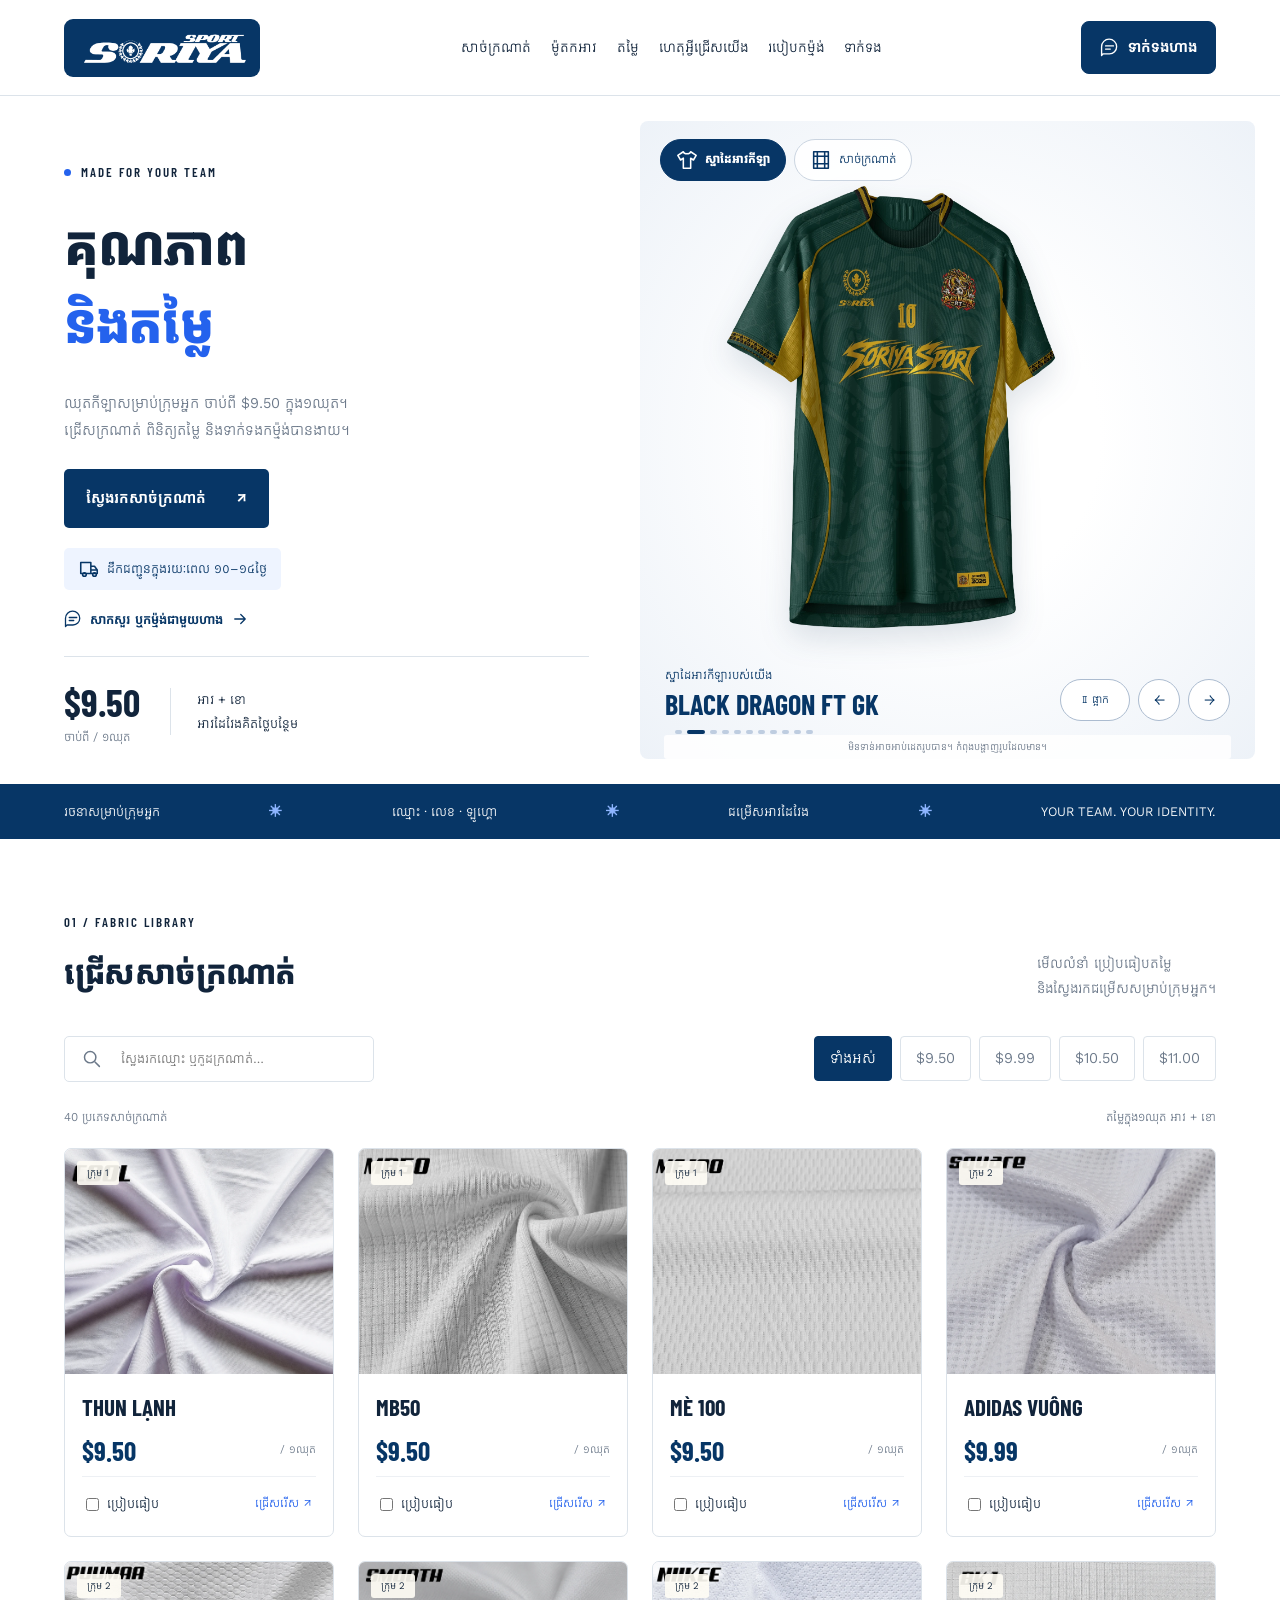
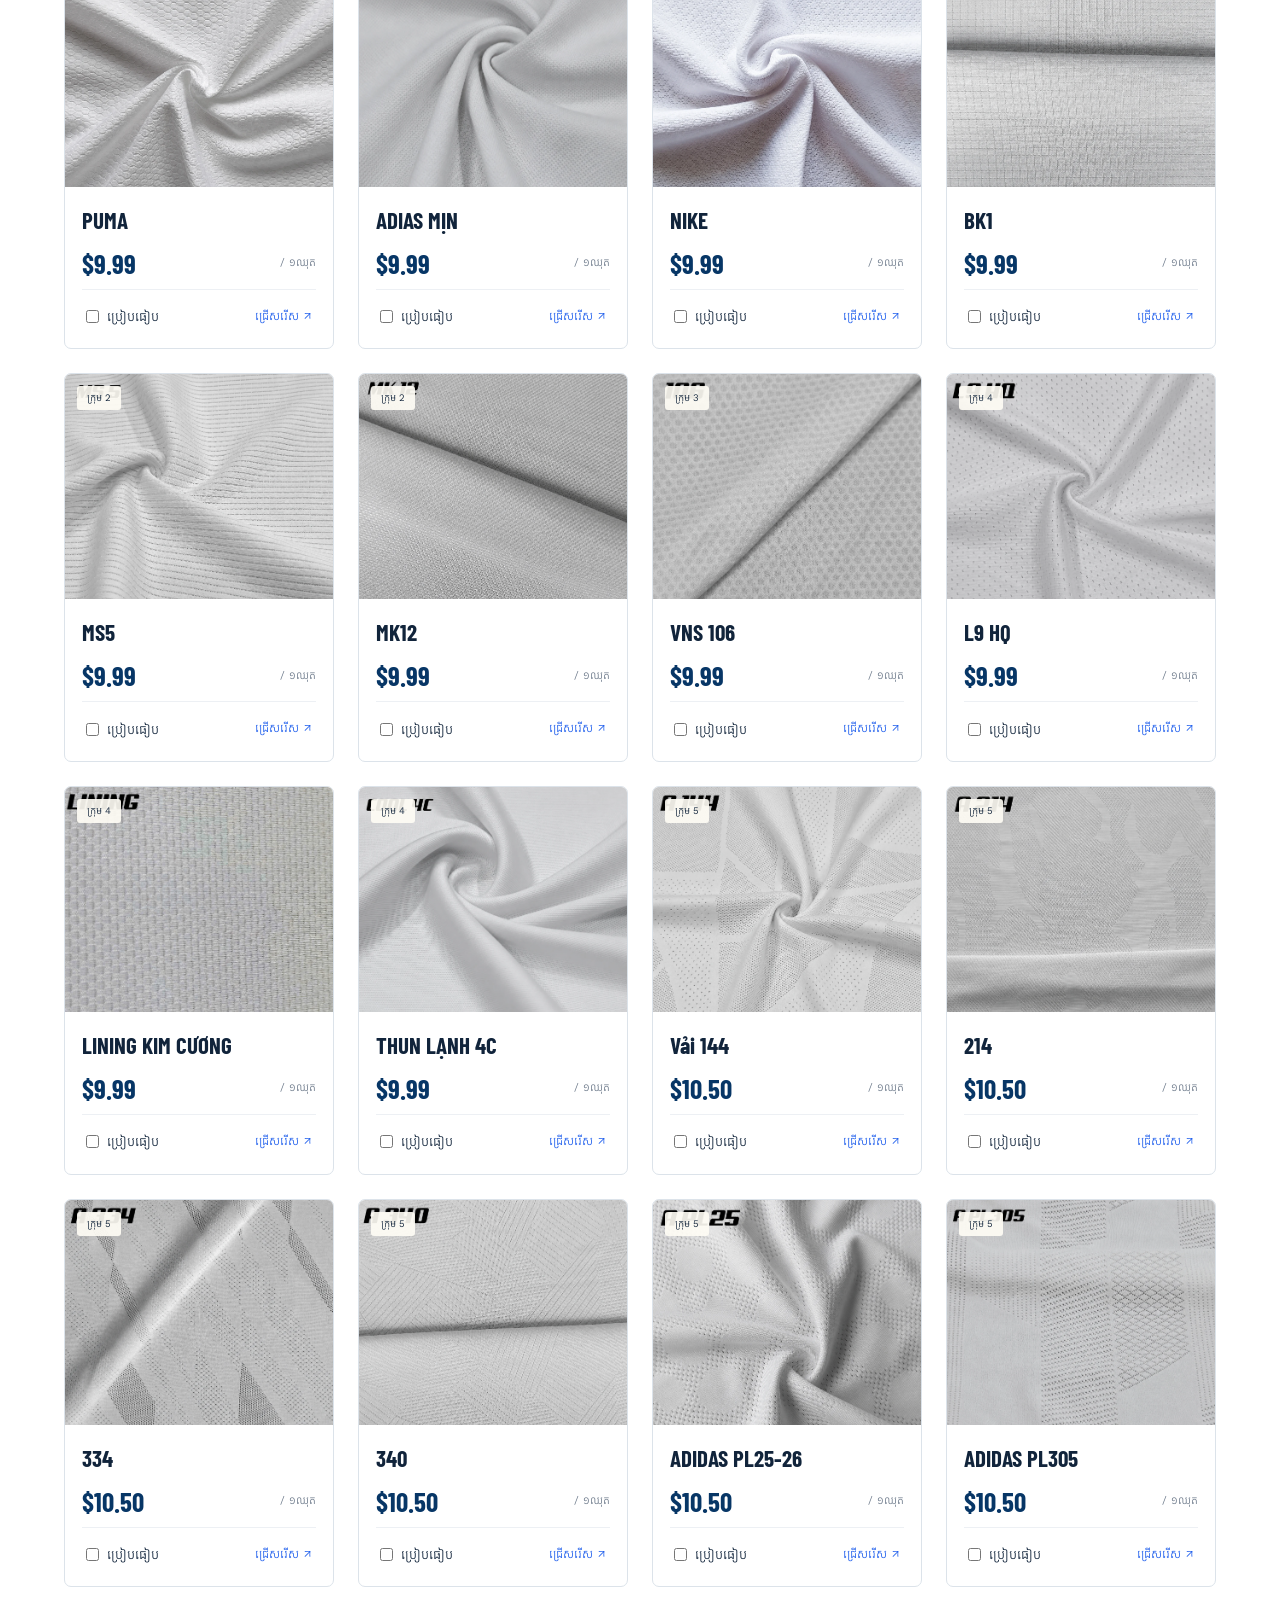
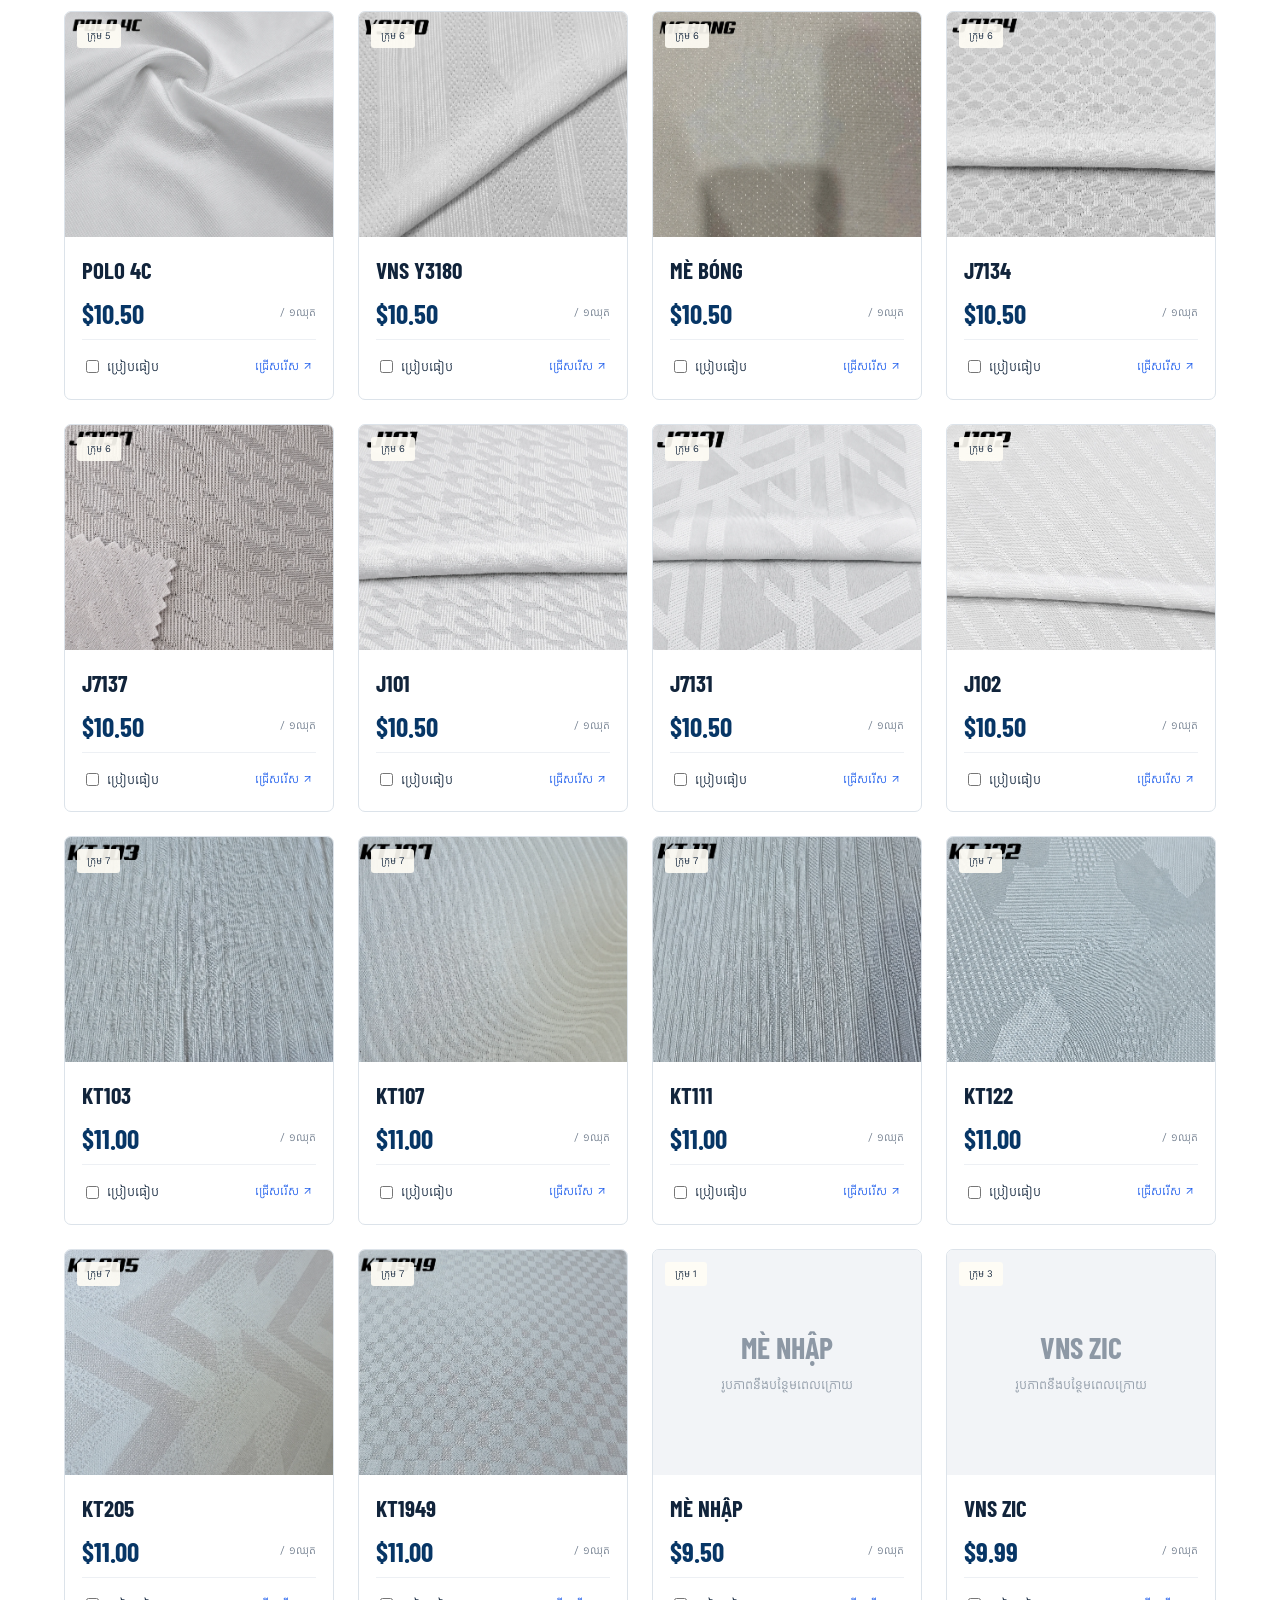
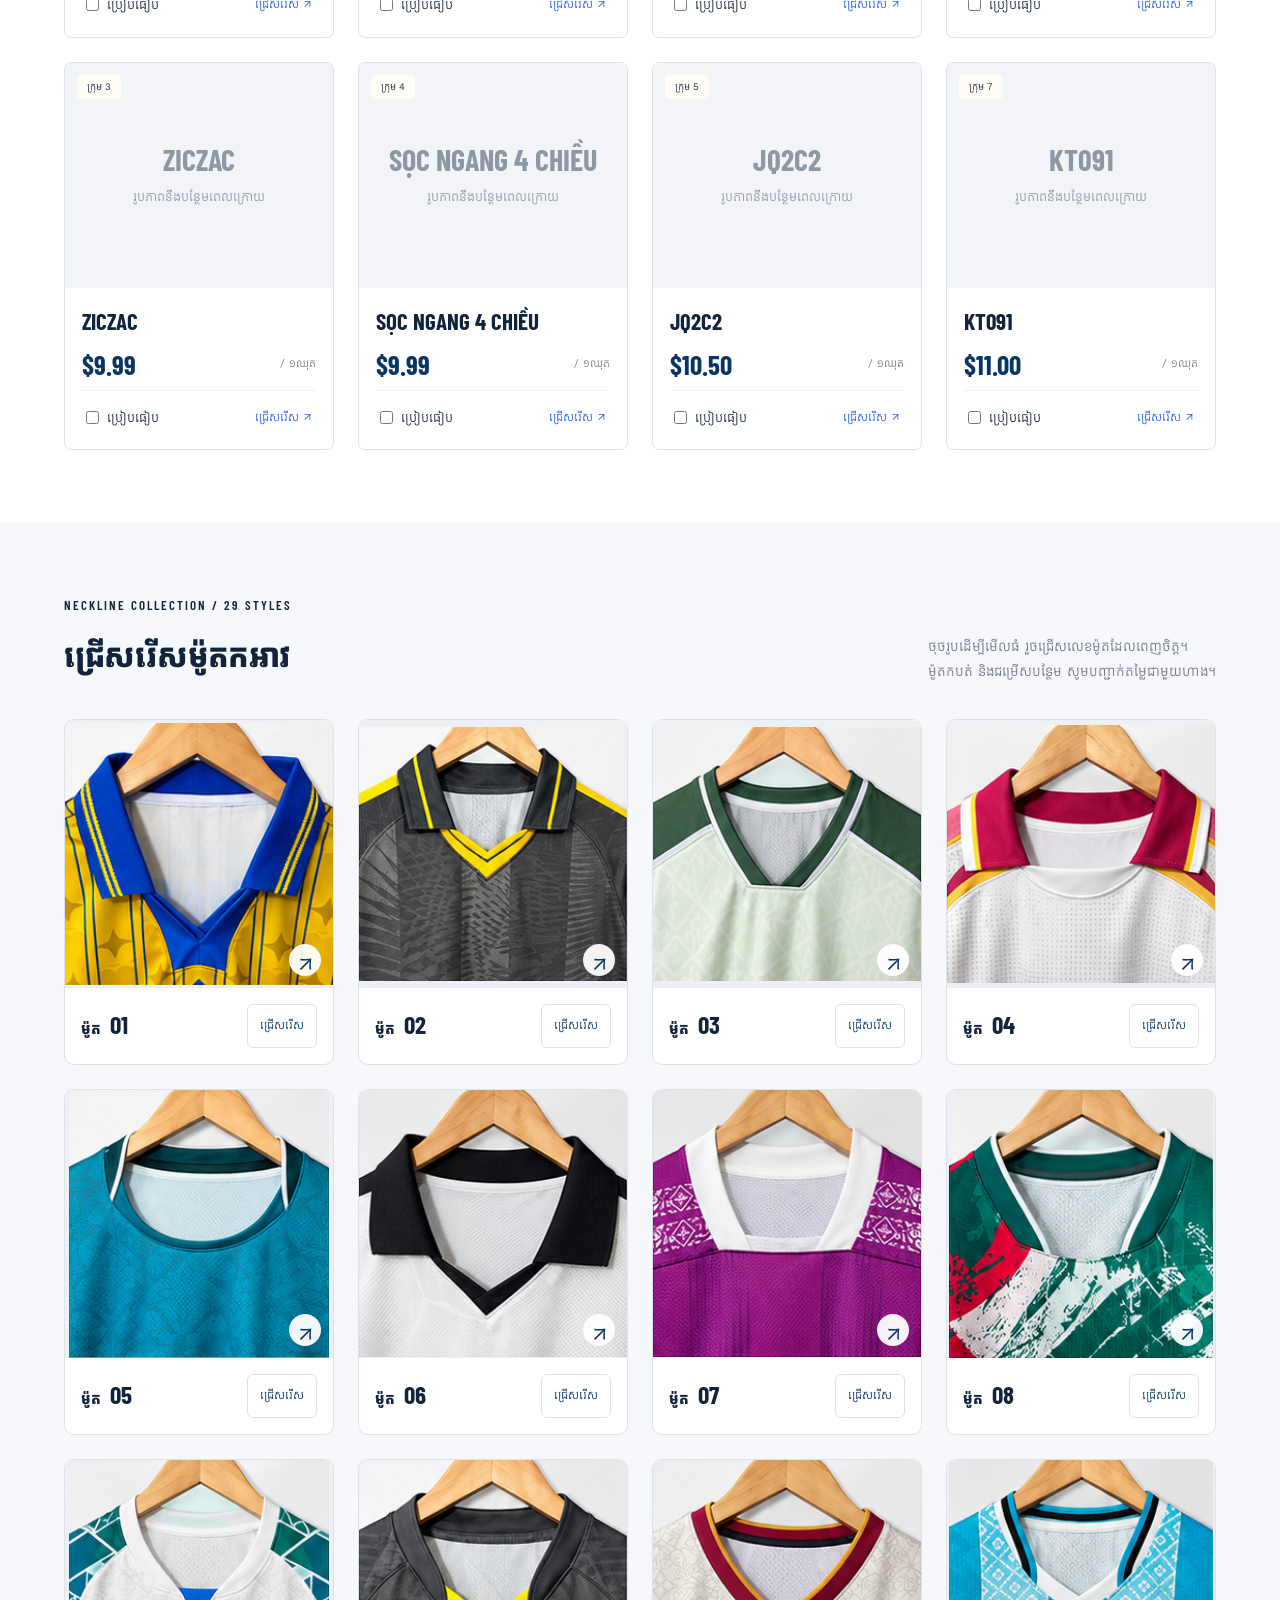
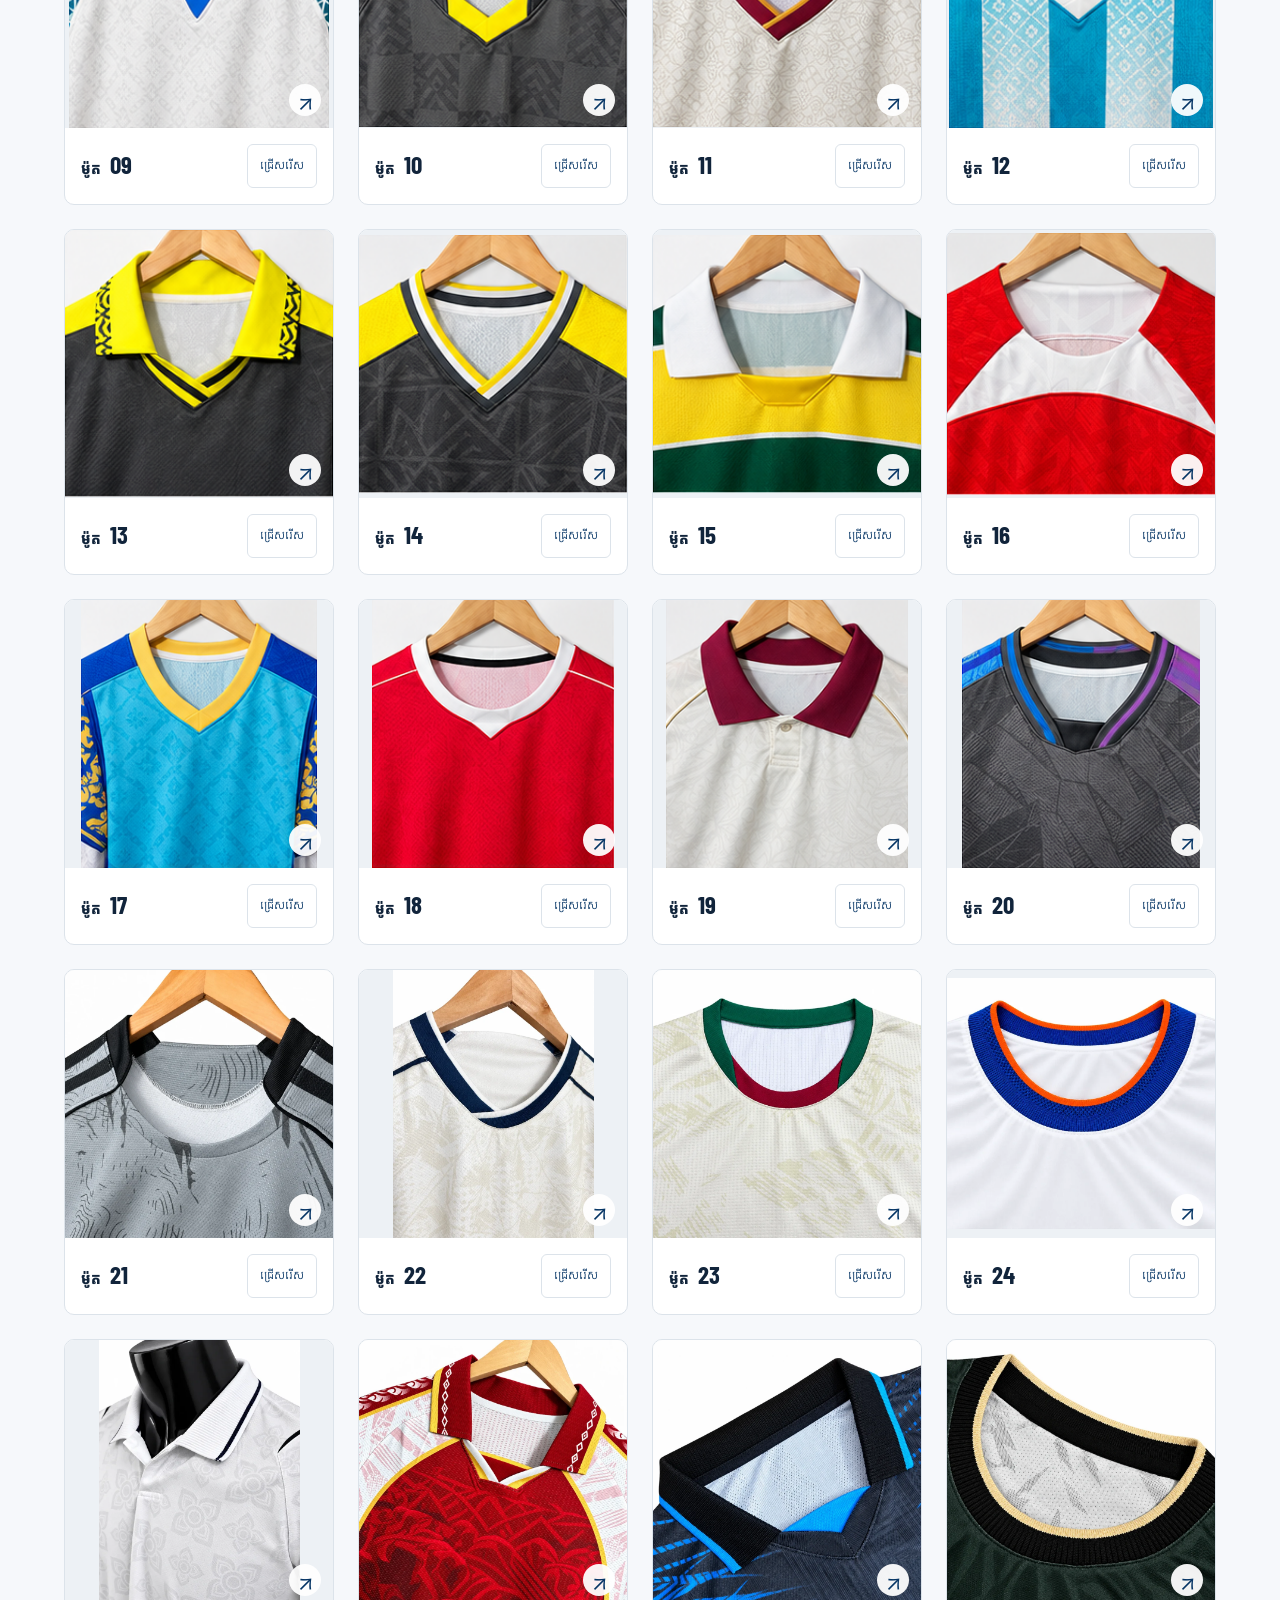
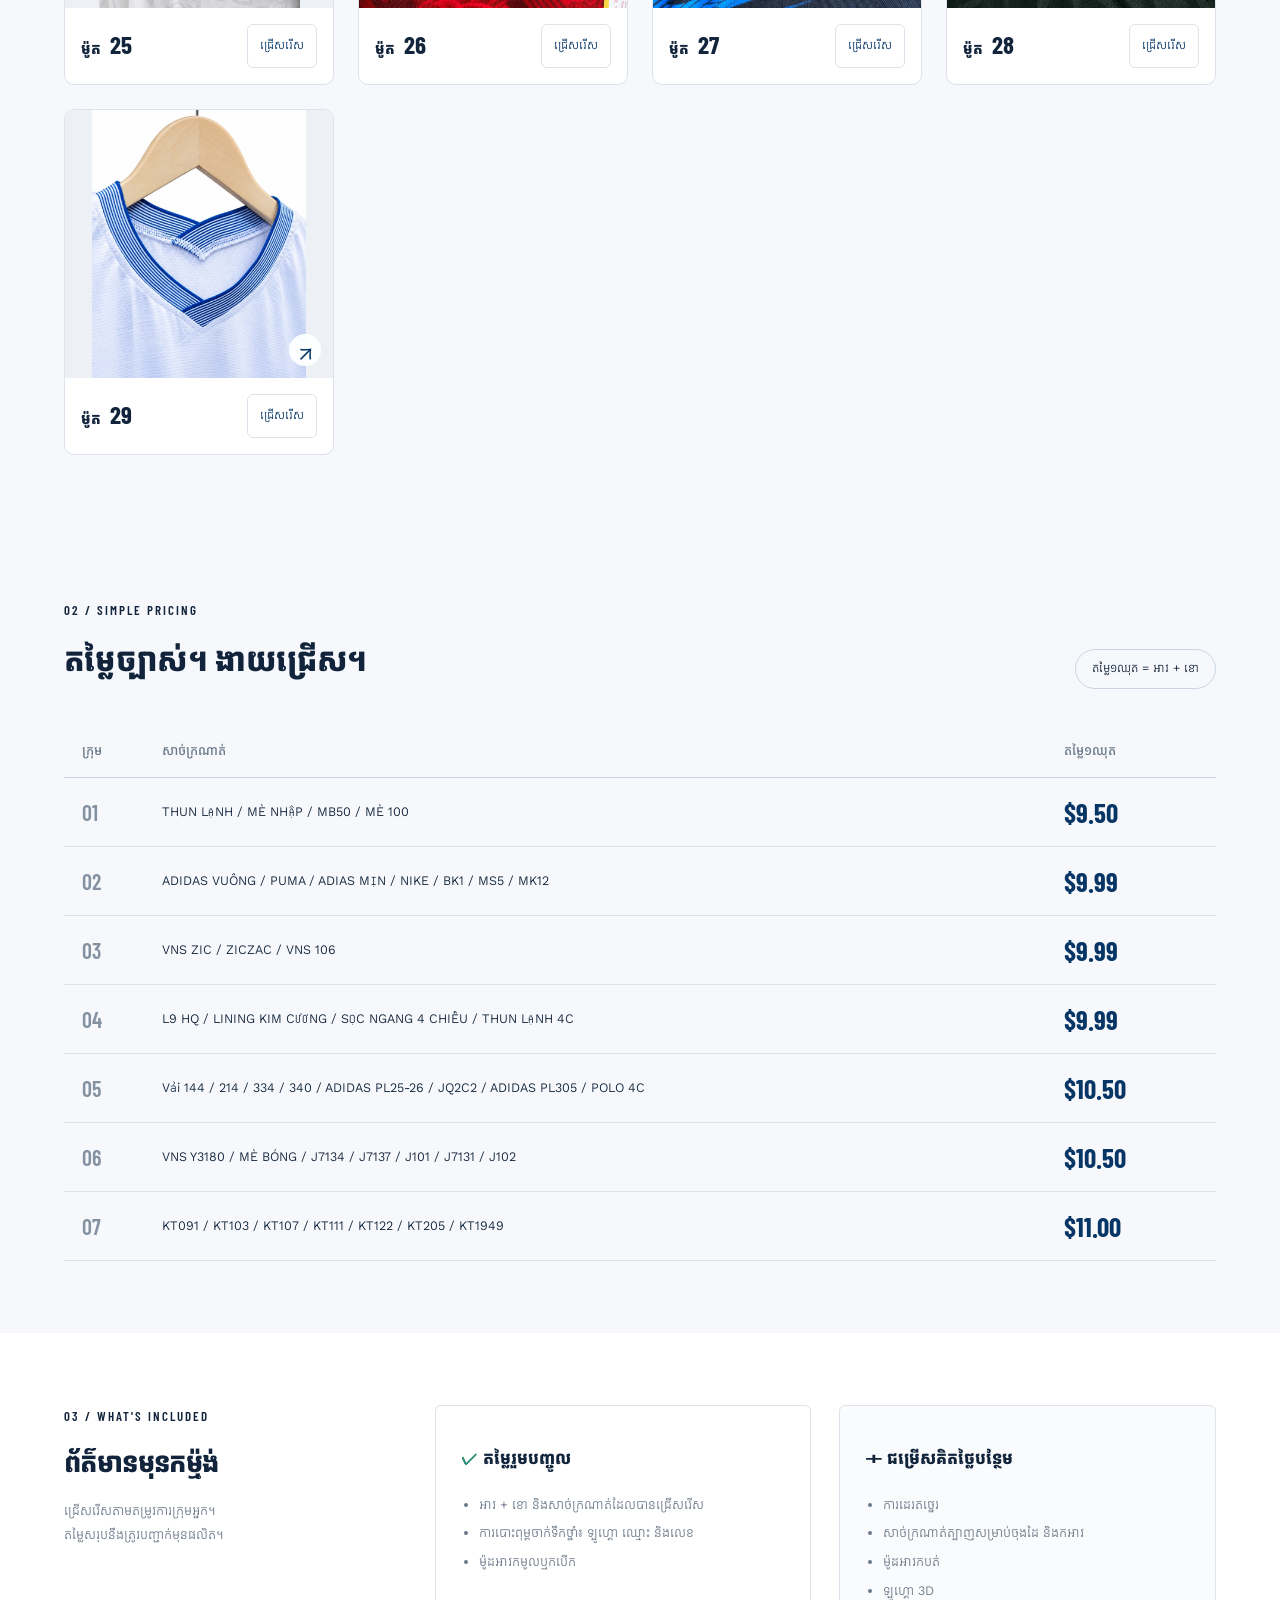
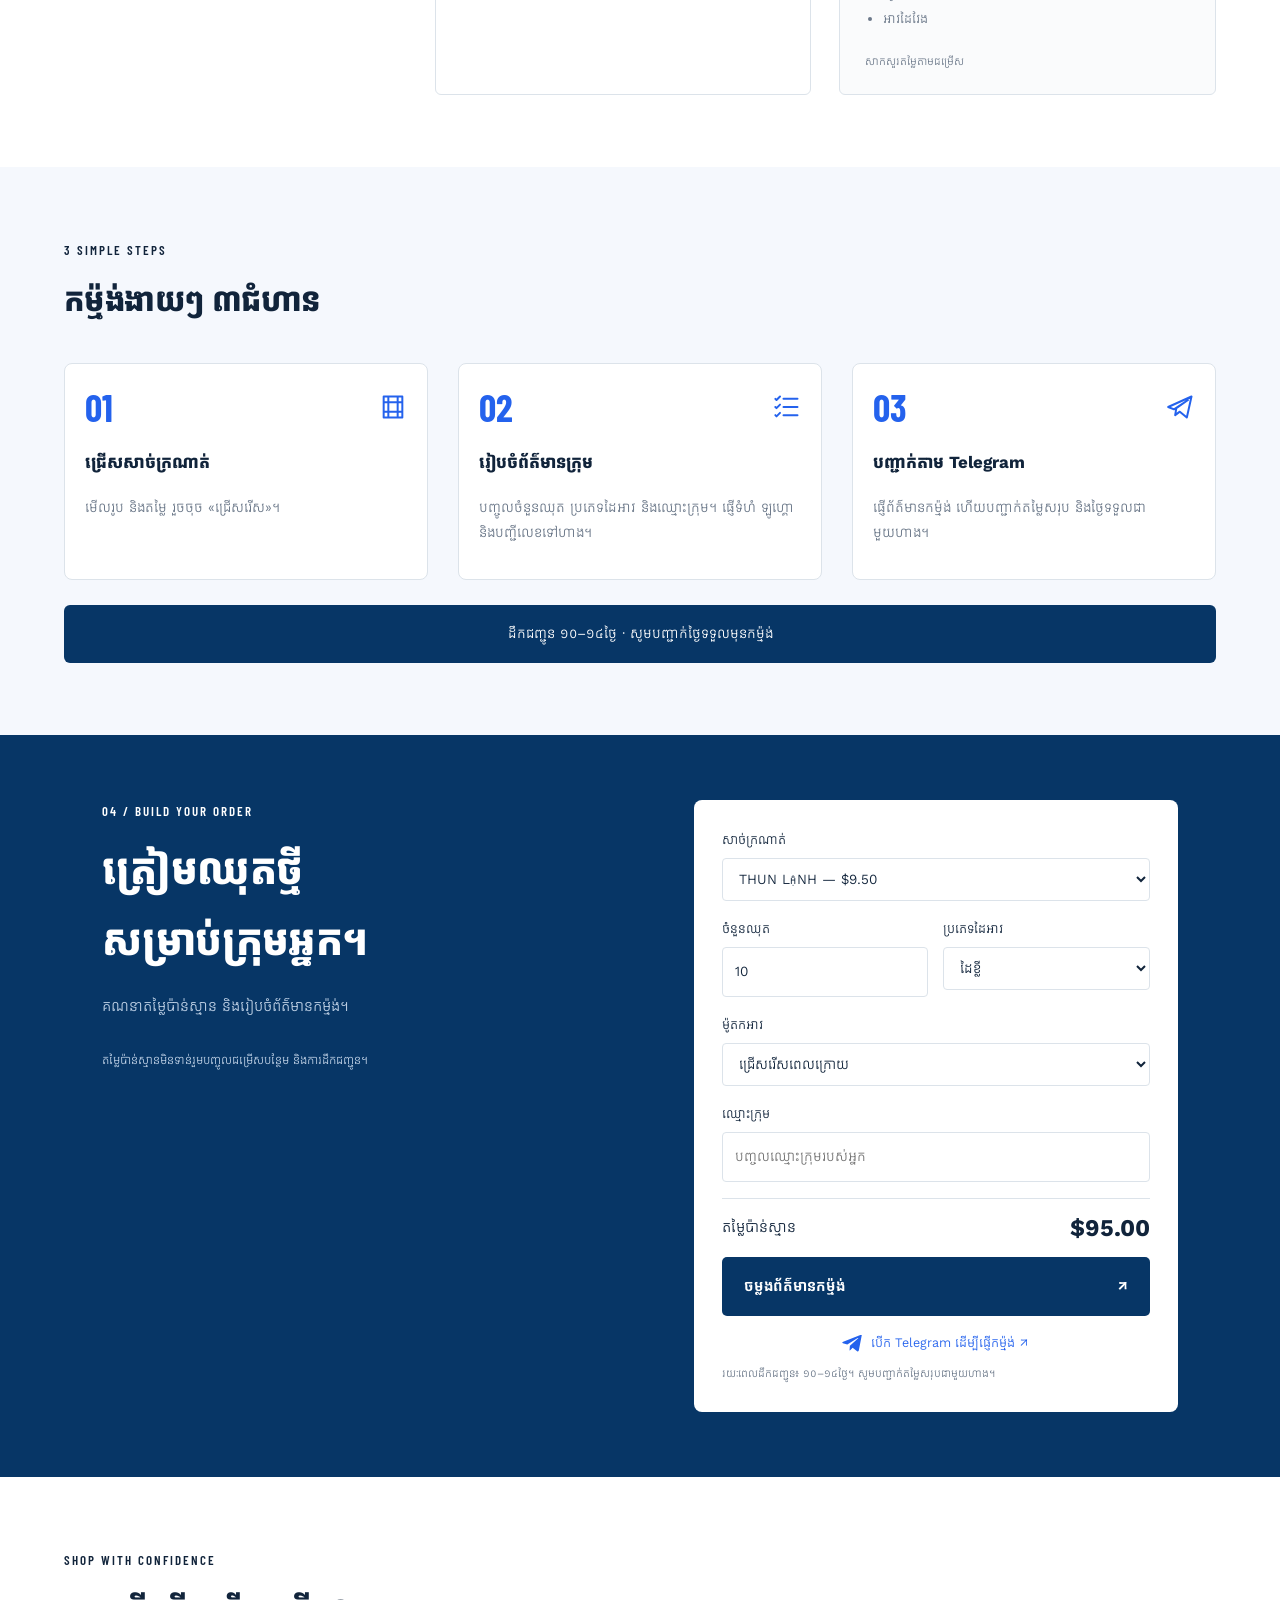
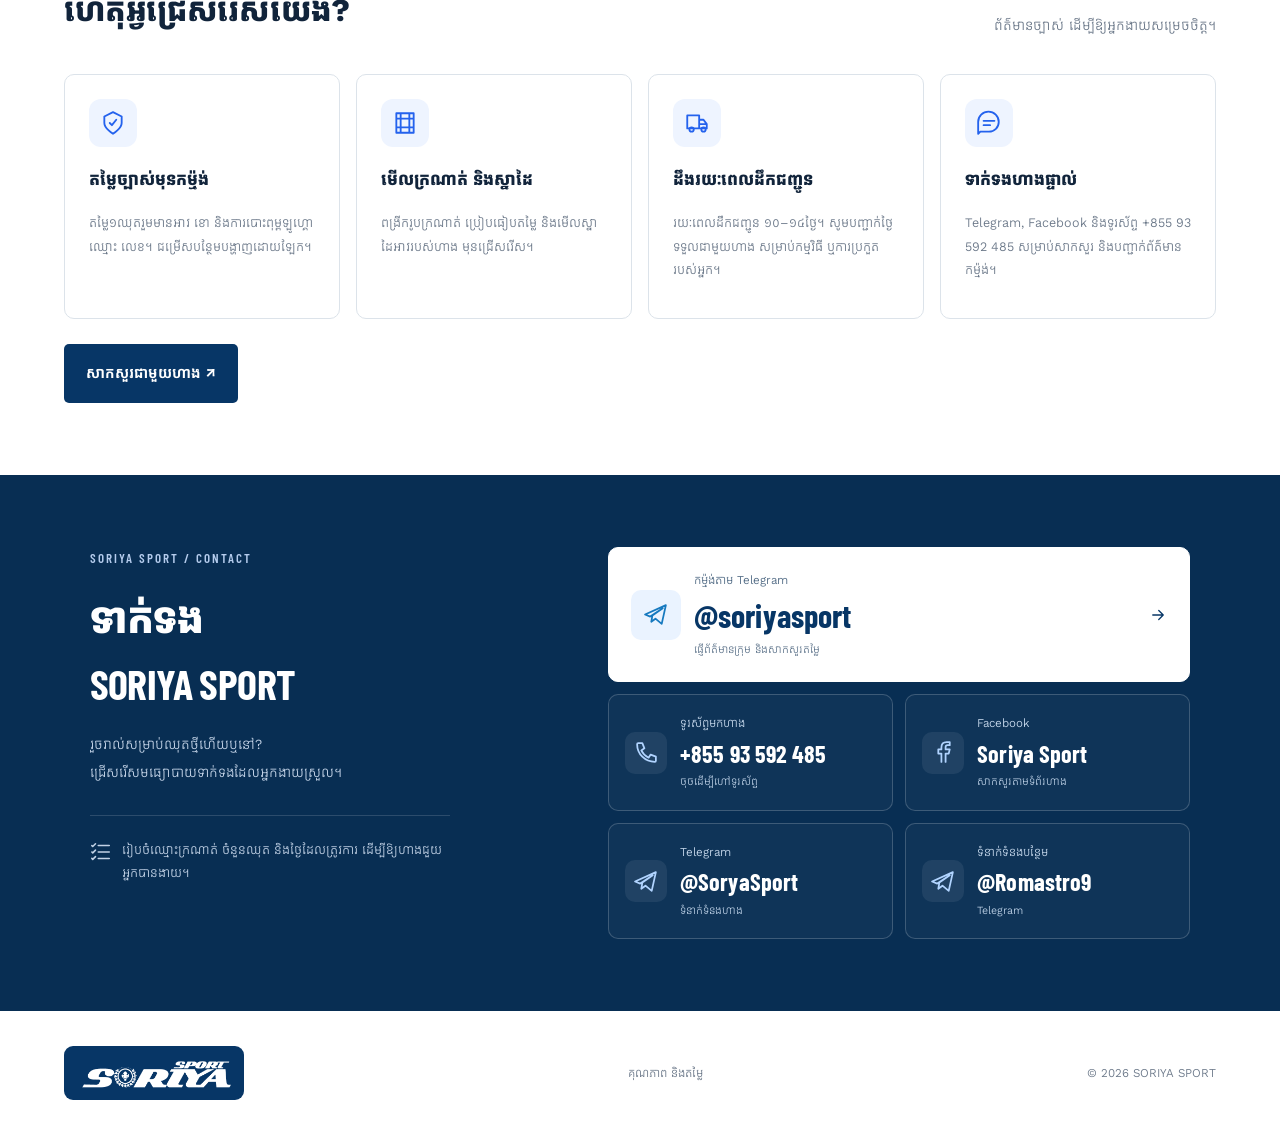
==== commit 99fb9042: "Add nine cleaned unbranded neckline photos as styles 21–29" ====
--- a/site/index.html
+++ b/site/index.html
@@ -3,7 +3,7 @@
 <main><section class="hero"><div class="hero-copy"><div class="eyebrow"><span></span> MADE FOR YOUR TEAM</div><h1>គុណភាព<br><span class="blue">និងតម្លៃ</span></h1><p>ឈុតកីឡាសម្រាប់ក្រុមអ្នក ចាប់ពី $9.50 ក្នុង១ឈុត។<br>ជ្រើសក្រណាត់ ពិនិត្យតម្លៃ និងទាក់ទងកម្ម៉ង់បានងាយ។</p><a class="button" href="#catalog">ស្វែងរកសាច់ក្រណាត់ <span>↗</span></a><div class="delivery-badge"><svg class="icon" viewBox="0 0 24 24" fill="none" stroke="currentColor" stroke-width="1.7" stroke-linecap="round" stroke-linejoin="round" aria-hidden="true"><path d="M3 5h11v12H3Z M14 9h4l3 4v4h-7 M14 13h7"/><circle cx="7" cy="18" r="2"/><circle cx="18" cy="18" r="2"/></svg>ដឹកជញ្ជូនក្នុងរយៈពេល ១០–១៤ថ្ងៃ</div><a class="hero-contact" href="#contact"><svg class="icon" viewBox="0 0 24 24" fill="none" stroke="currentColor" stroke-width="1.7" stroke-linecap="round" stroke-linejoin="round" aria-hidden="true"><path d="M21 11a9 9 0 0 1-9 9H4l-2 2V11a9 9 0 0 1 19 0Z M7 10h10 M7 14h6"/></svg>សាកសួរ ឬកម្ម៉ង់ជាមួយហាង <svg class="icon" viewBox="0 0 24 24" fill="none" stroke="currentColor" stroke-width="1.7" stroke-linecap="round" stroke-linejoin="round" aria-hidden="true"><path d="M5 12h14 m-6-6 6 6-6 6"/></svg></a><div class="hero-bottom"><b>$9.50 <small>ចាប់ពី / ១ឈុត</small></b><span>អាវ + ខោ<br>អាវដៃវែងគិតថ្លៃបន្ថែម</span></div></div><div class="hero-visual jersey-mode"><div class="preview-tabs"><button id="jerseyTab" class="active"><svg class="icon" viewBox="0 0 24 24" aria-hidden="true"><path d="m8 3-6 4 3 5 3-2v11h8V10l3 2 3-5-6-4c-1 3-7 3-8 0Z" fill="none" stroke="currentColor" stroke-width="1.7" stroke-linejoin="round"/></svg>ស្នាដៃអាវកីឡា</button><button id="fabricTab"><svg class="icon" viewBox="0 0 24 24" fill="none" stroke="currentColor" stroke-width="1.7" stroke-linecap="round" stroke-linejoin="round" aria-hidden="true"><path d="M4 3h16v18H4Z M8 3v18 M16 3v18 M4 8h16 M4 16h16"/></svg>សាច់ក្រណាត់</button></div><div class="vertical">SORIYA SPORT / TEAMWEAR</div><img id="heroImage" src="assets/drive-1TG5ZFsAMsnG857FuXvGY3VnGUe5m6Yse.webp" alt="ស្នាដៃអាវកីឡា Soriya Sport"><div class="hero-label"><span><small>ស្នាដៃអាវកីឡារបស់យើង</small><strong id="heroName">MB50</strong></span><div class="slide-buttons"><button id="pauseSlides" aria-label="ផ្អាក ឬបន្តស្លាយ" aria-pressed="false">Ⅱ ផ្អាក</button><button id="prev" aria-label="រូបមុន">←</button><button id="next" aria-label="រូបបន្ទាប់">→</button></div></div><div id="dots"></div><p id="syncStatus" role="status" aria-live="polite">កំពុងពិនិត្យរូបថ្មី…</p></div></section>
 <div class="ticker"><span>រចនាសម្រាប់ក្រុមអ្នក</span><b>✳</b><span>ឈ្មោះ · លេខ · ឡូហ្គោ</span><b>✳</b><span>ជម្រើសអាវដៃវែង</span><b>✳</b><span>YOUR TEAM. YOUR IDENTITY.</span></div>
 <section id="catalog" class="section"><div class="section-heading"><div><div class="eyebrow">01 / FABRIC LIBRARY</div><h2>ជ្រើសសាច់ក្រណាត់</h2></div><p>មើលលំនាំ ប្រៀបធៀបតម្លៃ<br>និងស្វែងរកជម្រើសសម្រាប់ក្រុមអ្នក។</p></div><div class="toolbar"><label class="search"><svg class="icon" viewBox="0 0 24 24" fill="none" stroke="currentColor" stroke-width="1.7" stroke-linecap="round" stroke-linejoin="round" aria-hidden="true"><circle cx="10.5" cy="10.5" r="6.5"/><path d="m16 16 5 5"/></svg><input id="search" placeholder="ស្វែងរកឈ្មោះ ឬកូដក្រណាត់…" aria-label="ស្វែងរកក្រណាត់"></label><div id="filters" class="filters"></div></div><div class="results-line"><span id="count"></span><span>តម្លៃក្នុង១ឈុត អាវ + ខោ</span></div><div id="grid" class="grid"></div><div id="empty" hidden>រកមិនឃើញសាច់ក្រណាត់។ សូមសាកល្បងពាក្យផ្សេង។</div></section>
-<section id="necklines" class="section neckline-section" aria-labelledby="necklineHeading"><div class="section-heading"><div><div class="eyebrow">NECKLINE COLLECTION / 20 STYLES</div><h2 id="necklineHeading">ជ្រើសរើសម៉ូតកអាវ</h2></div><p>ចុចរូបដើម្បីមើលធំ រួចជ្រើសលេខម៉ូតដែលពេញចិត្ត។<br>ម៉ូតកបត់ និងជម្រើសបន្ថែម សូមបញ្ជាក់តម្លៃជាមួយហាង។</p></div><div id="necklineGrid" class="neckline-grid"></div></section>
+<section id="necklines" class="section neckline-section" aria-labelledby="necklineHeading"><div class="section-heading"><div><div class="eyebrow">NECKLINE COLLECTION / 29 STYLES</div><h2 id="necklineHeading">ជ្រើសរើសម៉ូតកអាវ</h2></div><p>ចុចរូបដើម្បីមើលធំ រួចជ្រើសលេខម៉ូតដែលពេញចិត្ត។<br>ម៉ូតកបត់ និងជម្រើសបន្ថែម សូមបញ្ជាក់តម្លៃជាមួយហាង។</p></div><div id="necklineGrid" class="neckline-grid"></div></section>
 <section id="prices" class="price-section section"><div class="section-heading"><div><div class="eyebrow">02 / SIMPLE PRICING</div><h2>តម្លៃច្បាស់។ ងាយជ្រើស។</h2></div><span class="pill">តម្លៃ១ឈុត = អាវ + ខោ</span></div><div class="table-wrap"><table><thead><tr><th>ក្រុម</th><th>សាច់ក្រណាត់</th><th>តម្លៃ១ឈុត</th></tr></thead><tbody id="priceRows"></tbody></table></div></section>
 <section id="details" class="section detail-section"><div><div class="eyebrow">03 / WHAT'S INCLUDED</div><h2>ព័ត៌មានមុនកម្ម៉ង់</h2><p>ជ្រើសរើសតាមតម្រូវការក្រុមអ្នក។<br>តម្លៃសរុបនឹងត្រូវបញ្ជាក់មុនផលិត។</p></div><div class="detail-box"><h3><span class="check">✓</span> តម្លៃរួមបញ្ចូល</h3><ul><li>អាវ + ខោ និងសាច់ក្រណាត់ដែលបានជ្រើសរើស</li><li>ការបោះពុម្ពចាក់ទឹកថ្នាំ៖ ឡូហ្គោ ឈ្មោះ និងលេខ</li><li>ម៉ូដអាវកមូលឬកបើក</li></ul></div><div class="detail-box extra"><h3>＋ ជម្រើសគិតថ្លៃបន្ថែម</h3><ul><li>ការដេរតថ្នេរ</li><li>សាច់ក្រណាត់ត្បាញសម្រាប់ចុងដៃ និងកអាវ</li><li>ម៉ូដអាវកបត់</li><li>ឡូហ្គោ 3D</li><li>អាវដៃវែង</li></ul><small>សាកសួរតម្លៃតាមជម្រើស</small></div></section>
 <section id="how" class="section how-section"><div class="section-heading"><div><div class="eyebrow">3 SIMPLE STEPS</div><h2>កម្ម៉ង់ងាយៗ ៣ជំហាន</h2></div></div><div class="how-grid"><article><div class="step-heading"><b>01</b><svg class="icon" viewBox="0 0 24 24" fill="none" stroke="currentColor" stroke-width="1.7" stroke-linecap="round" stroke-linejoin="round" aria-hidden="true"><path d="M4 3h16v18H4Z M8 3v18 M16 3v18 M4 8h16 M4 16h16"/></svg></div><h3>ជ្រើសសាច់ក្រណាត់</h3><p>មើលរូប និងតម្លៃ រួចចុច «ជ្រើសរើស»។</p></article><article><div class="step-heading"><b>02</b><svg class="icon" viewBox="0 0 24 24" fill="none" stroke="currentColor" stroke-width="1.7" stroke-linecap="round" stroke-linejoin="round" aria-hidden="true"><path d="M9 5h12 M9 12h12 M9 19h12 m-19-14 1 1 3-3 m-4 9 1 1 3-3 m-4 9 1 1 3-3"/></svg></div><h3>រៀបចំព័ត៌មានក្រុម</h3><p>បញ្ចូលចំនួនឈុត ប្រភេទដៃអាវ និងឈ្មោះក្រុម។ ផ្ញើទំហំ ឡូហ្គោ និងបញ្ជីលេខទៅហាង។</p></article><article><div class="step-heading"><b>03</b><svg class="icon" viewBox="0 0 24 24" fill="none" stroke="currentColor" stroke-width="1.7" stroke-linecap="round" stroke-linejoin="round" aria-hidden="true"><path d="m21 3-4 18-6-5-4 3 1-6 10-7-12 8-5-2Z"/></svg></div><h3>បញ្ជាក់តាម Telegram</h3><p>ផ្ញើព័ត៌មានកម្ម៉ង់ ហើយបញ្ជាក់តម្លៃសរុប និងថ្ងៃទទួលជាមួយហាង។</p></article></div><div class="delivery-banner">ដឹកជញ្ជូន ១០–១៤ថ្ងៃ · សូមបញ្ជាក់ថ្ងៃទទួលមុនកម្ម៉ង់</div></section><section id="estimate" class="section estimate"><div><div class="eyebrow">04 / BUILD YOUR ORDER</div><h2>ត្រៀមឈុតថ្មី<br>សម្រាប់ក្រុមអ្នក។</h2><p>គណនាតម្លៃប៉ាន់ស្មាន និងរៀបចំព័ត៌មានកម្ម៉ង់។</p><p class="note">តម្លៃប៉ាន់ស្មានមិនទាន់រួមបញ្ចូលជម្រើសបន្ថែម និងការដឹកជញ្ជូន។</p></div><form id="orderForm"><label>សាច់ក្រណាត់<select id="fabricSelect"></select></label><div class="form-row"><label>ចំនួនឈុត<input id="quantity" type="number" min="1" max="10000" value="10" required></label><label>ប្រភេទដៃអាវ<select id="sleeve"><option>ដៃខ្លី</option><option>ដៃវែង — គិតថ្លៃបន្ថែម</option></select></label></div><label>ម៉ូតកអាវ<select id="necklineSelect"><option value="">ជ្រើសរើសពេលក្រោយ</option></select></label><label>ឈ្មោះក្រុម<input id="team" maxlength="100" placeholder="បញ្ចូលឈ្មោះក្រុមរបស់អ្នក"></label><div class="total"><span>តម្លៃប៉ាន់ស្មាន</span><strong id="total">$95.00</strong></div><button class="button" type="submit">ចម្លងព័ត៌មានកម្ម៉ង់ <span>↗</span></button><a class="telegram-order" href="https://t.me/soriyasport" target="_blank" rel="noopener"><svg class="icon" viewBox="0 0 24 24" aria-hidden="true"><path fill="currentColor" d="M21.6 3.2 18.4 20c-.2 1.2-.9 1.5-1.9.9l-4.9-3.6-2.4 2.3c-.3.3-.5.5-1 .5l.4-5 9.1-8.2c.4-.4-.1-.6-.6-.3L5.8 13.7 1 12.2c-1.1-.4-1.1-1.1.3-1.6L20 3.4c.9-.4 1.8.2 1.6-.2Z"/></svg>បើក Telegram ដើម្បីផ្ញើកម្ម៉ង់ ↗</a><div id="orderStatus" role="status"></div><small>រយៈពេលដឹកជញ្ជូន៖ ១០–១៤ថ្ងៃ។ សូមបញ្ជាក់តម្លៃសរុបជាមួយហាង។</small></form></section>
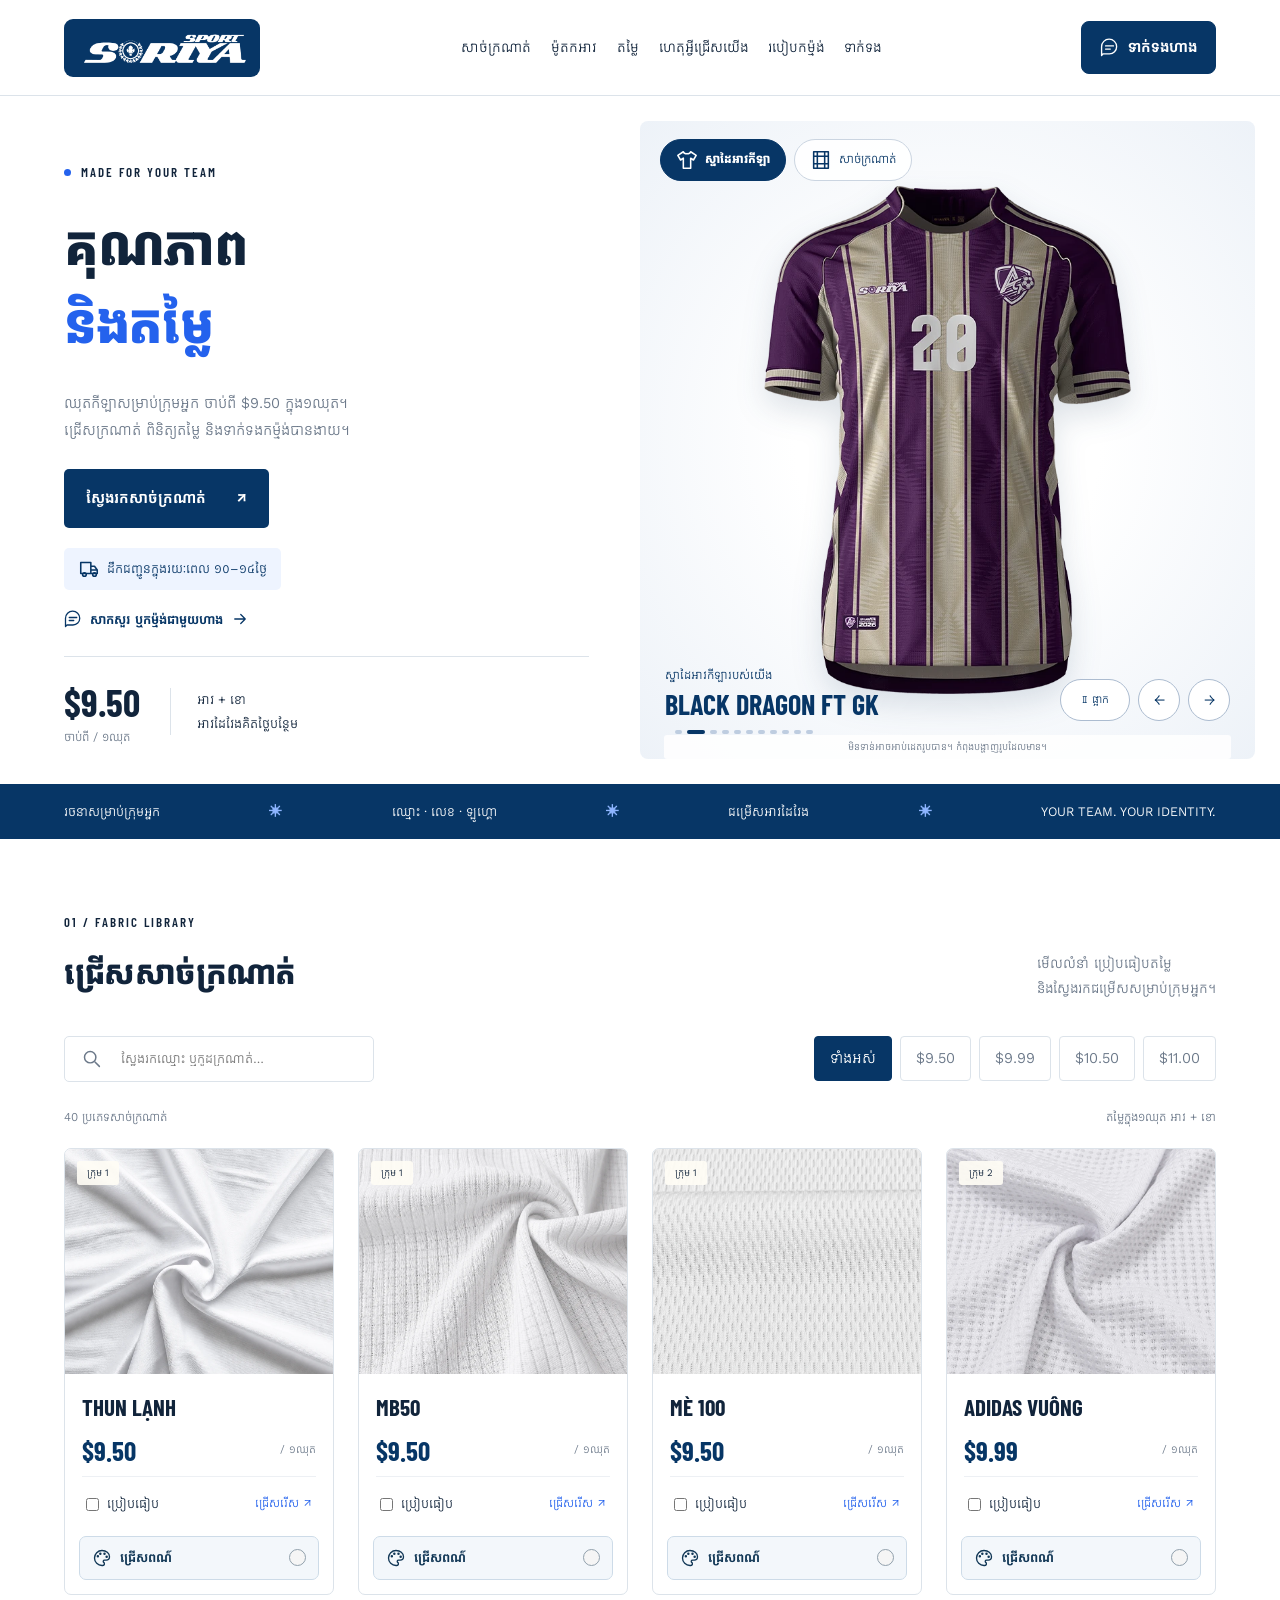
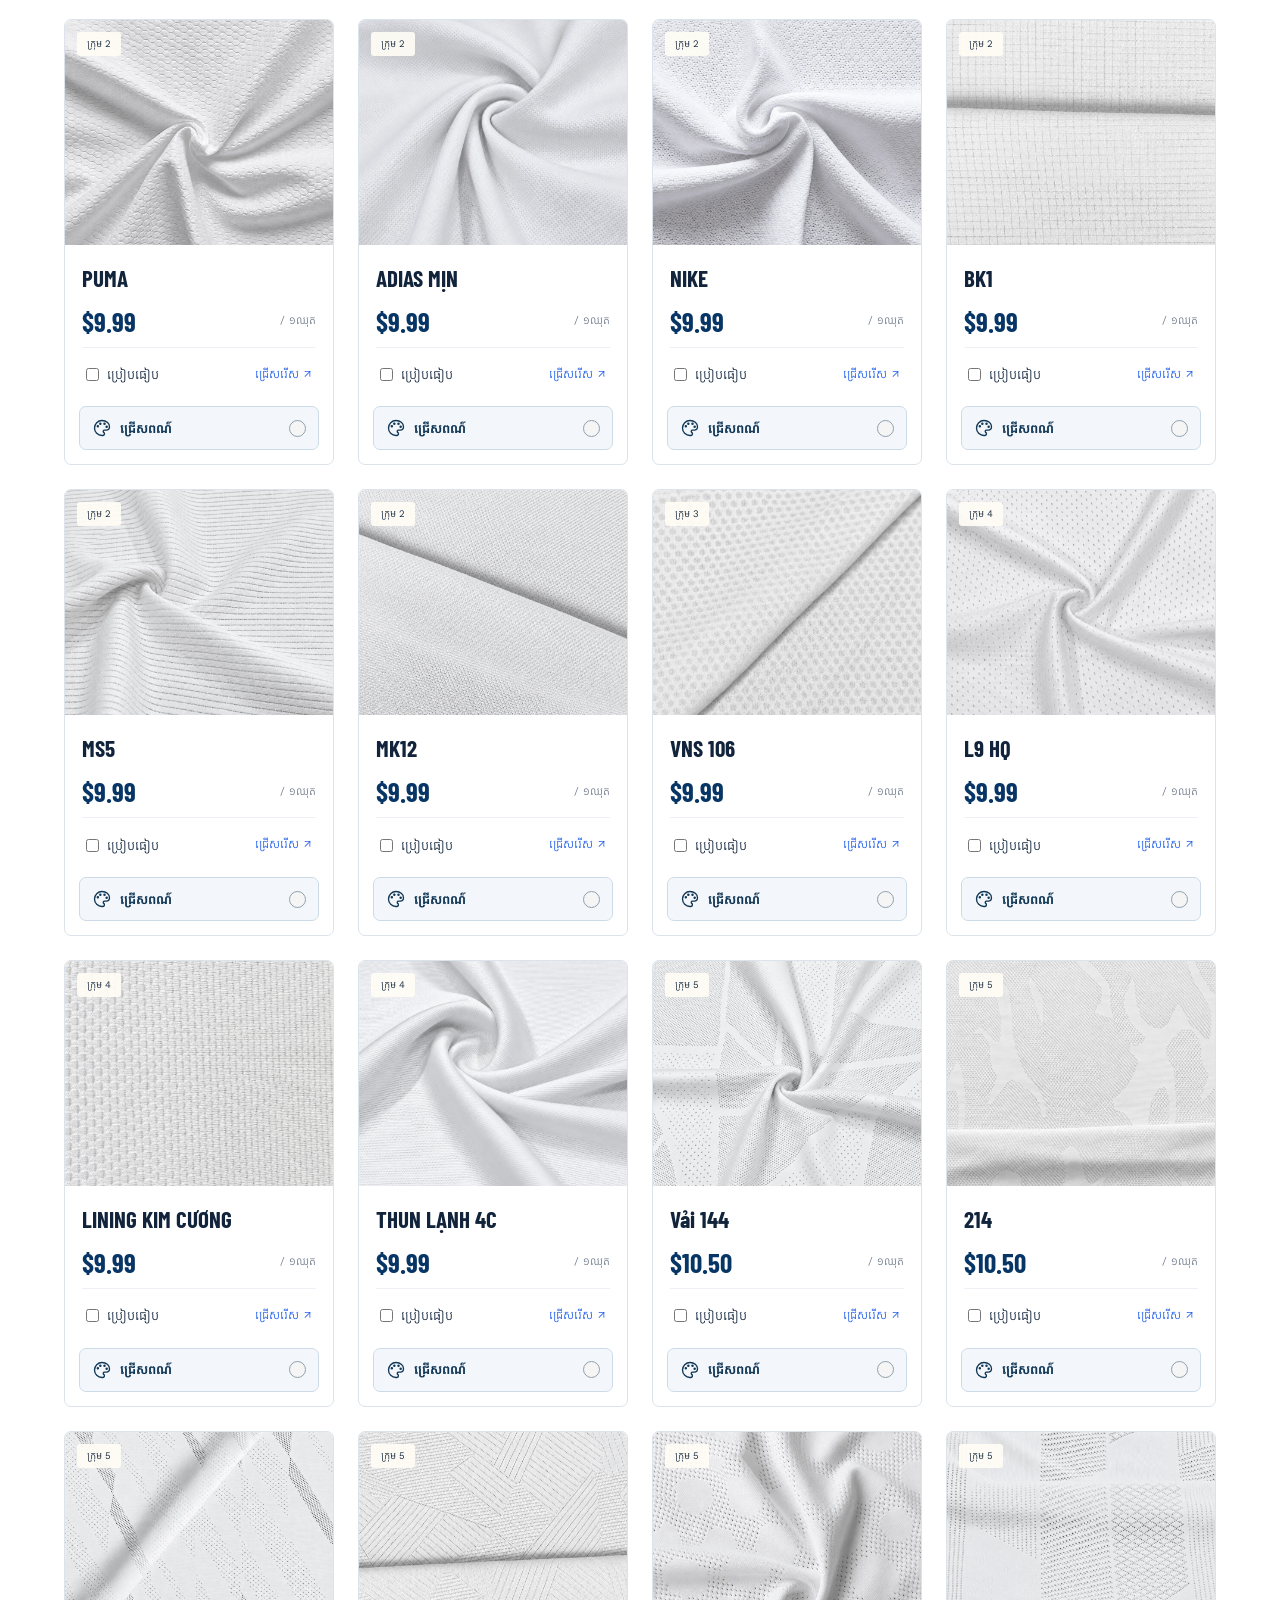
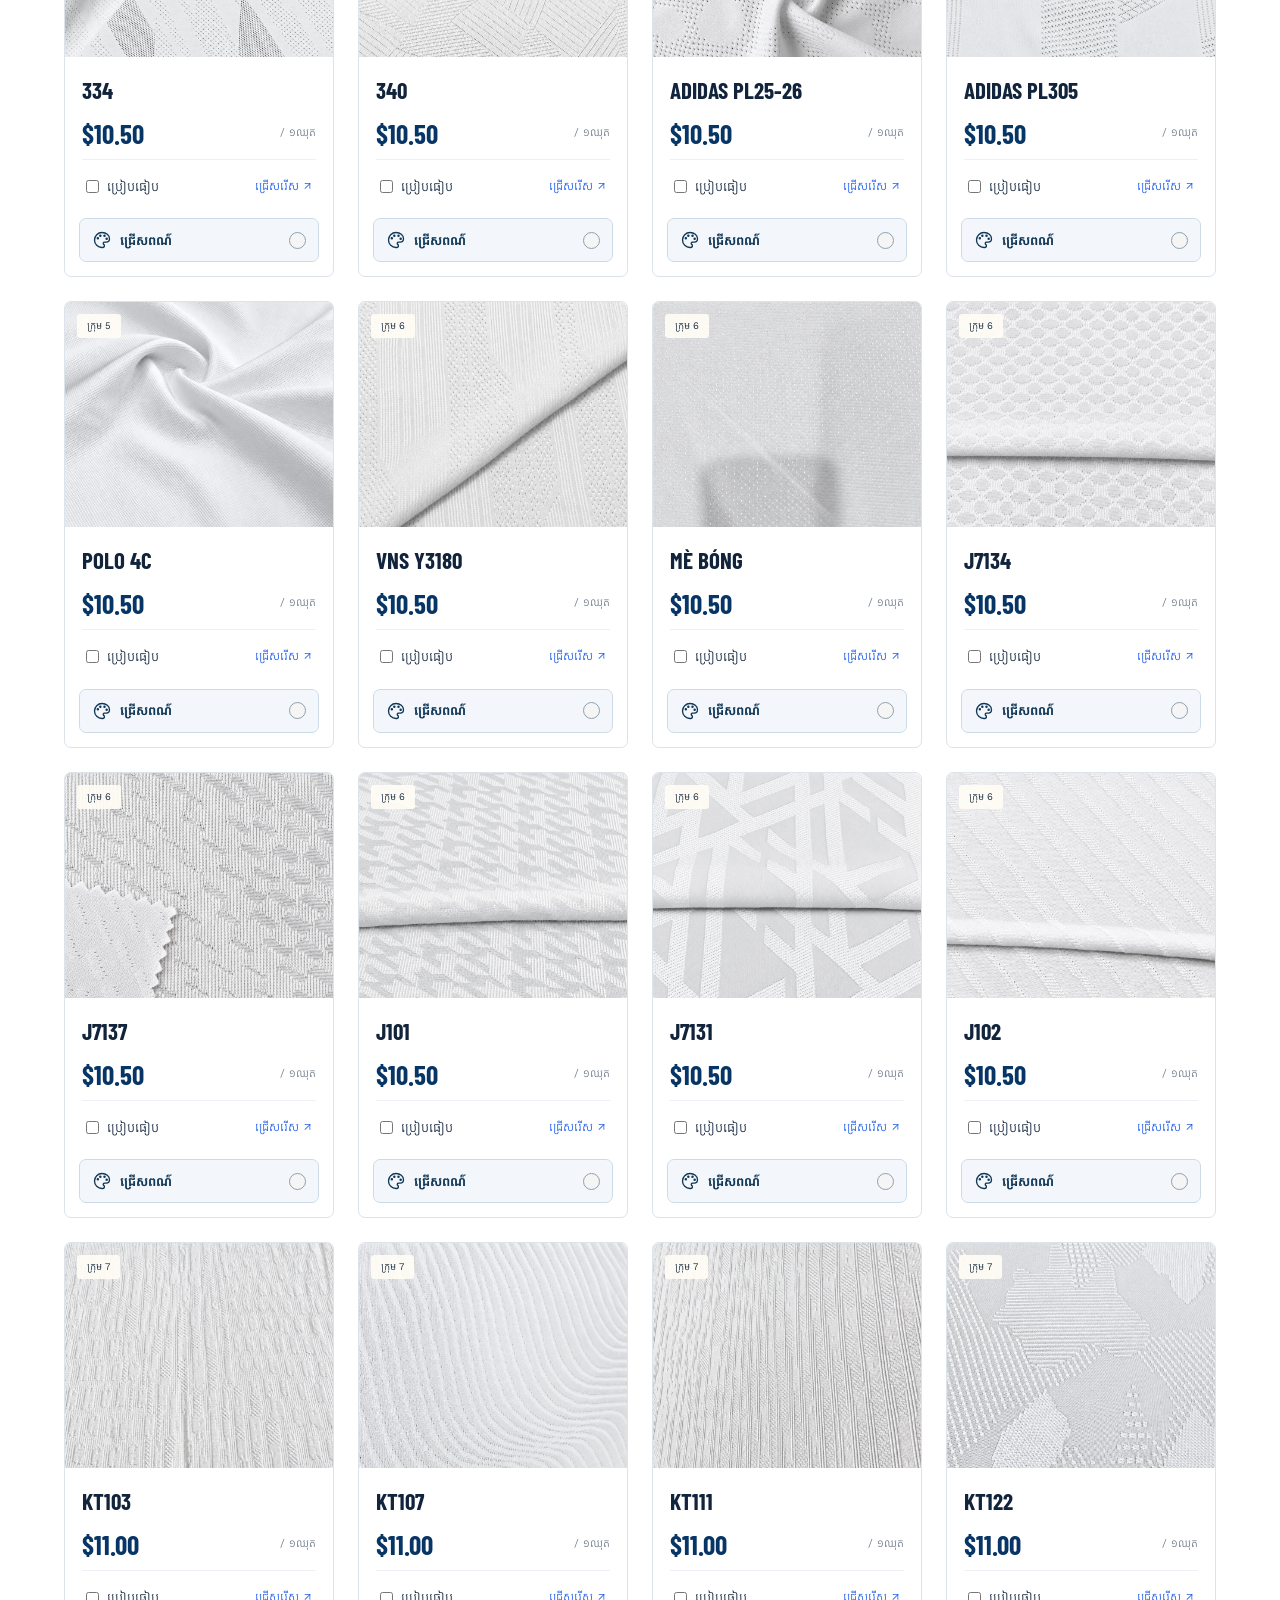
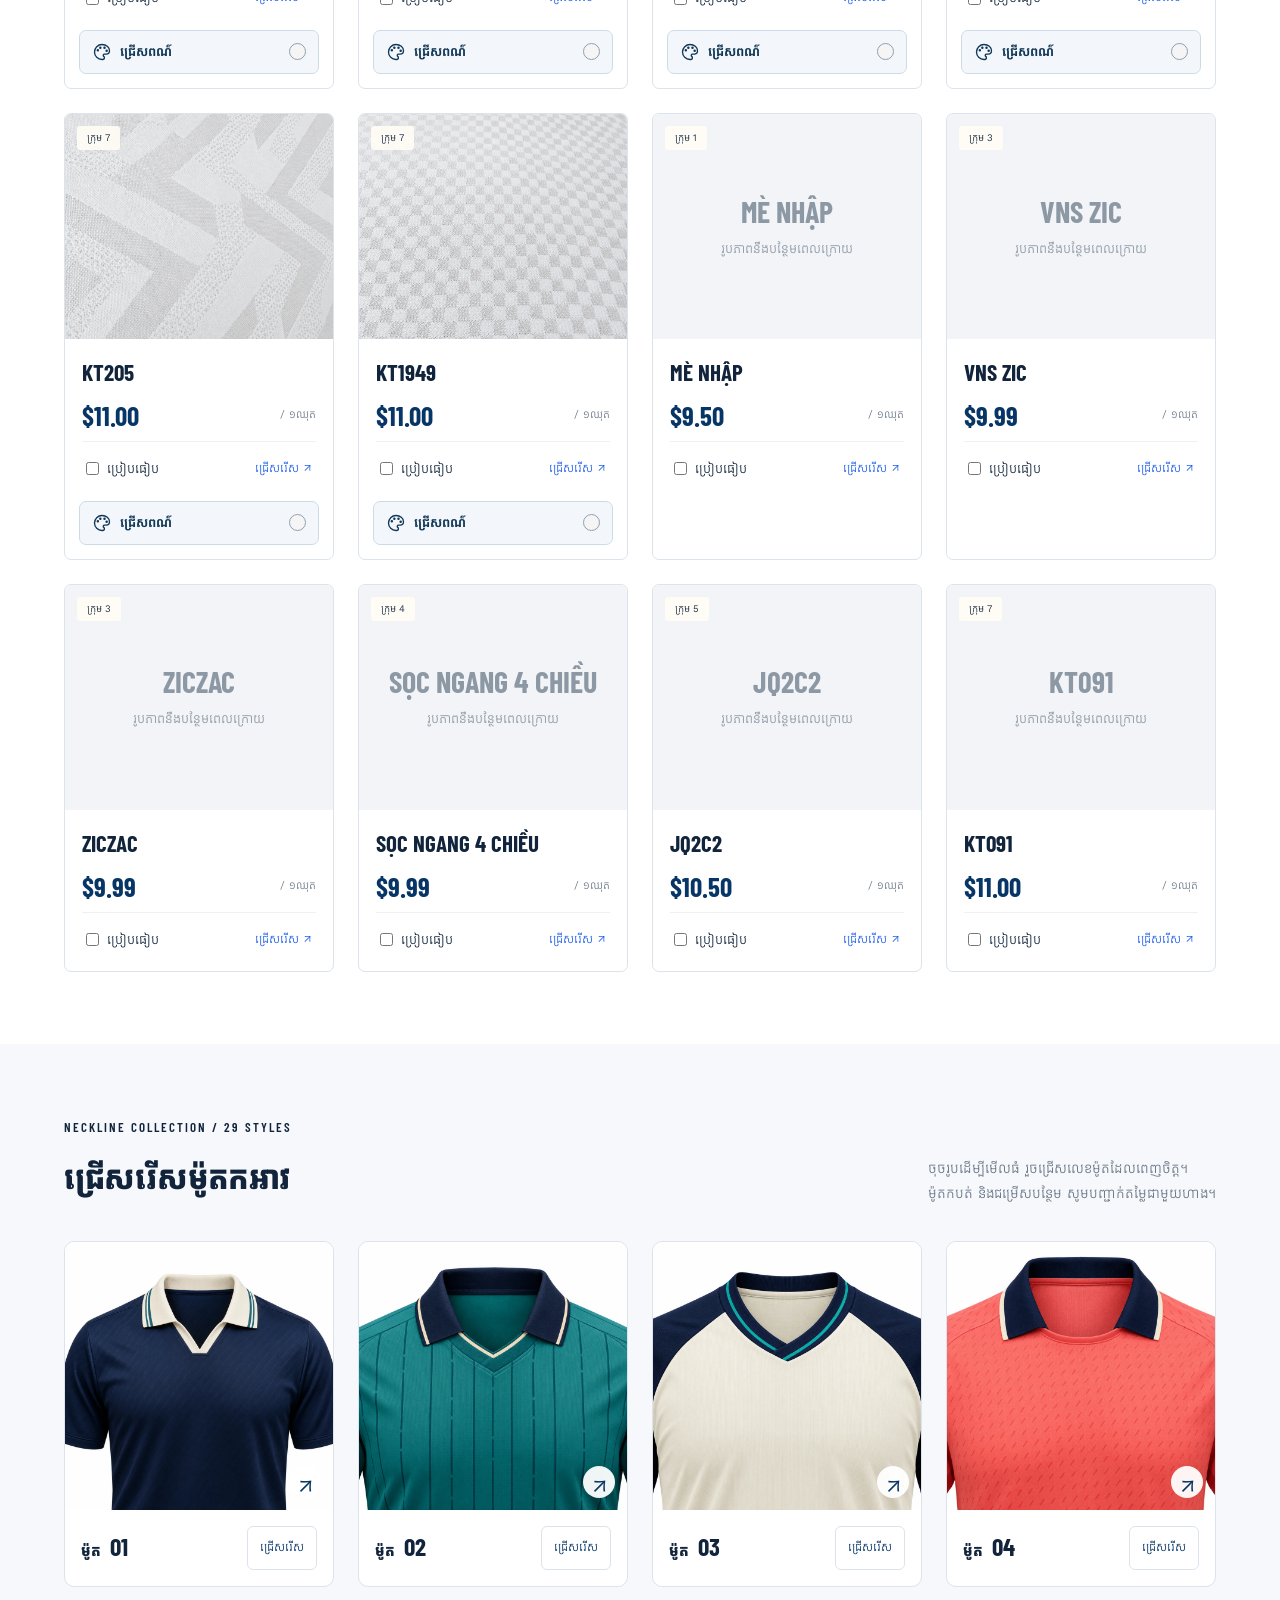
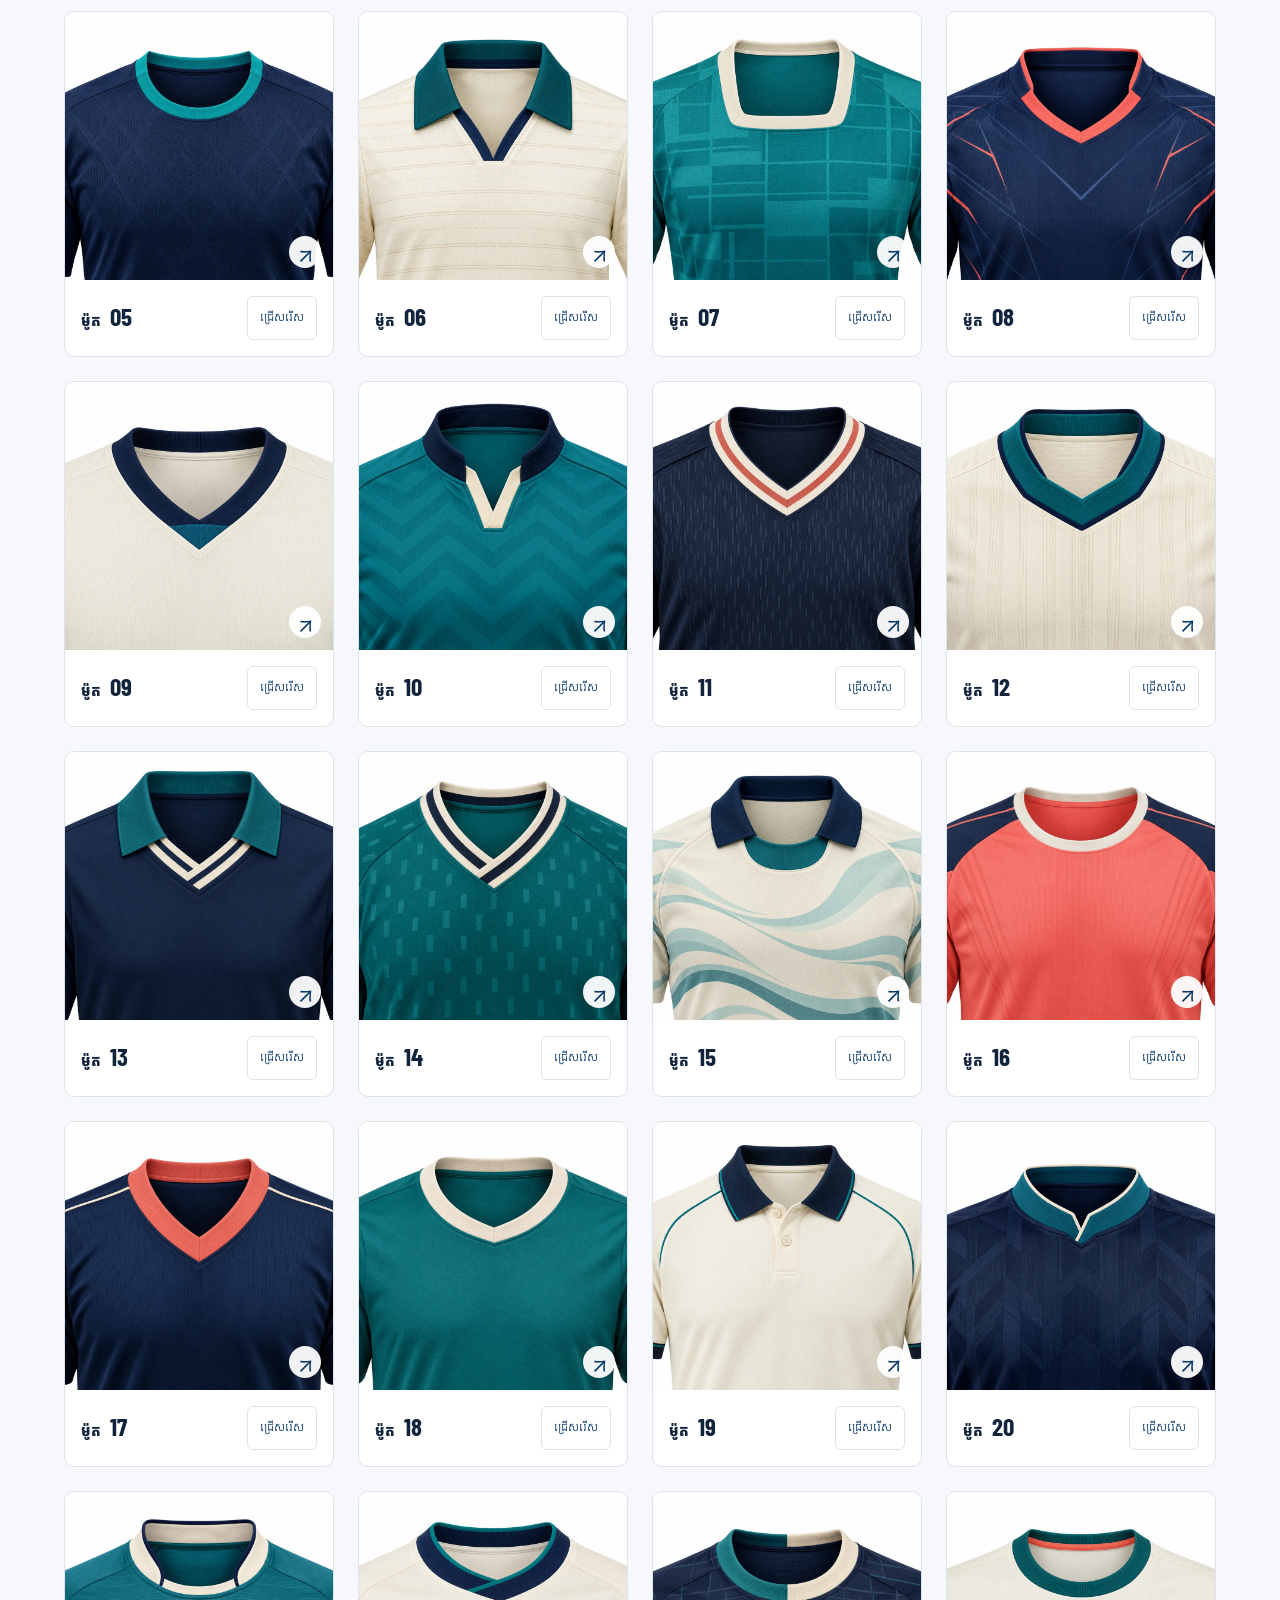
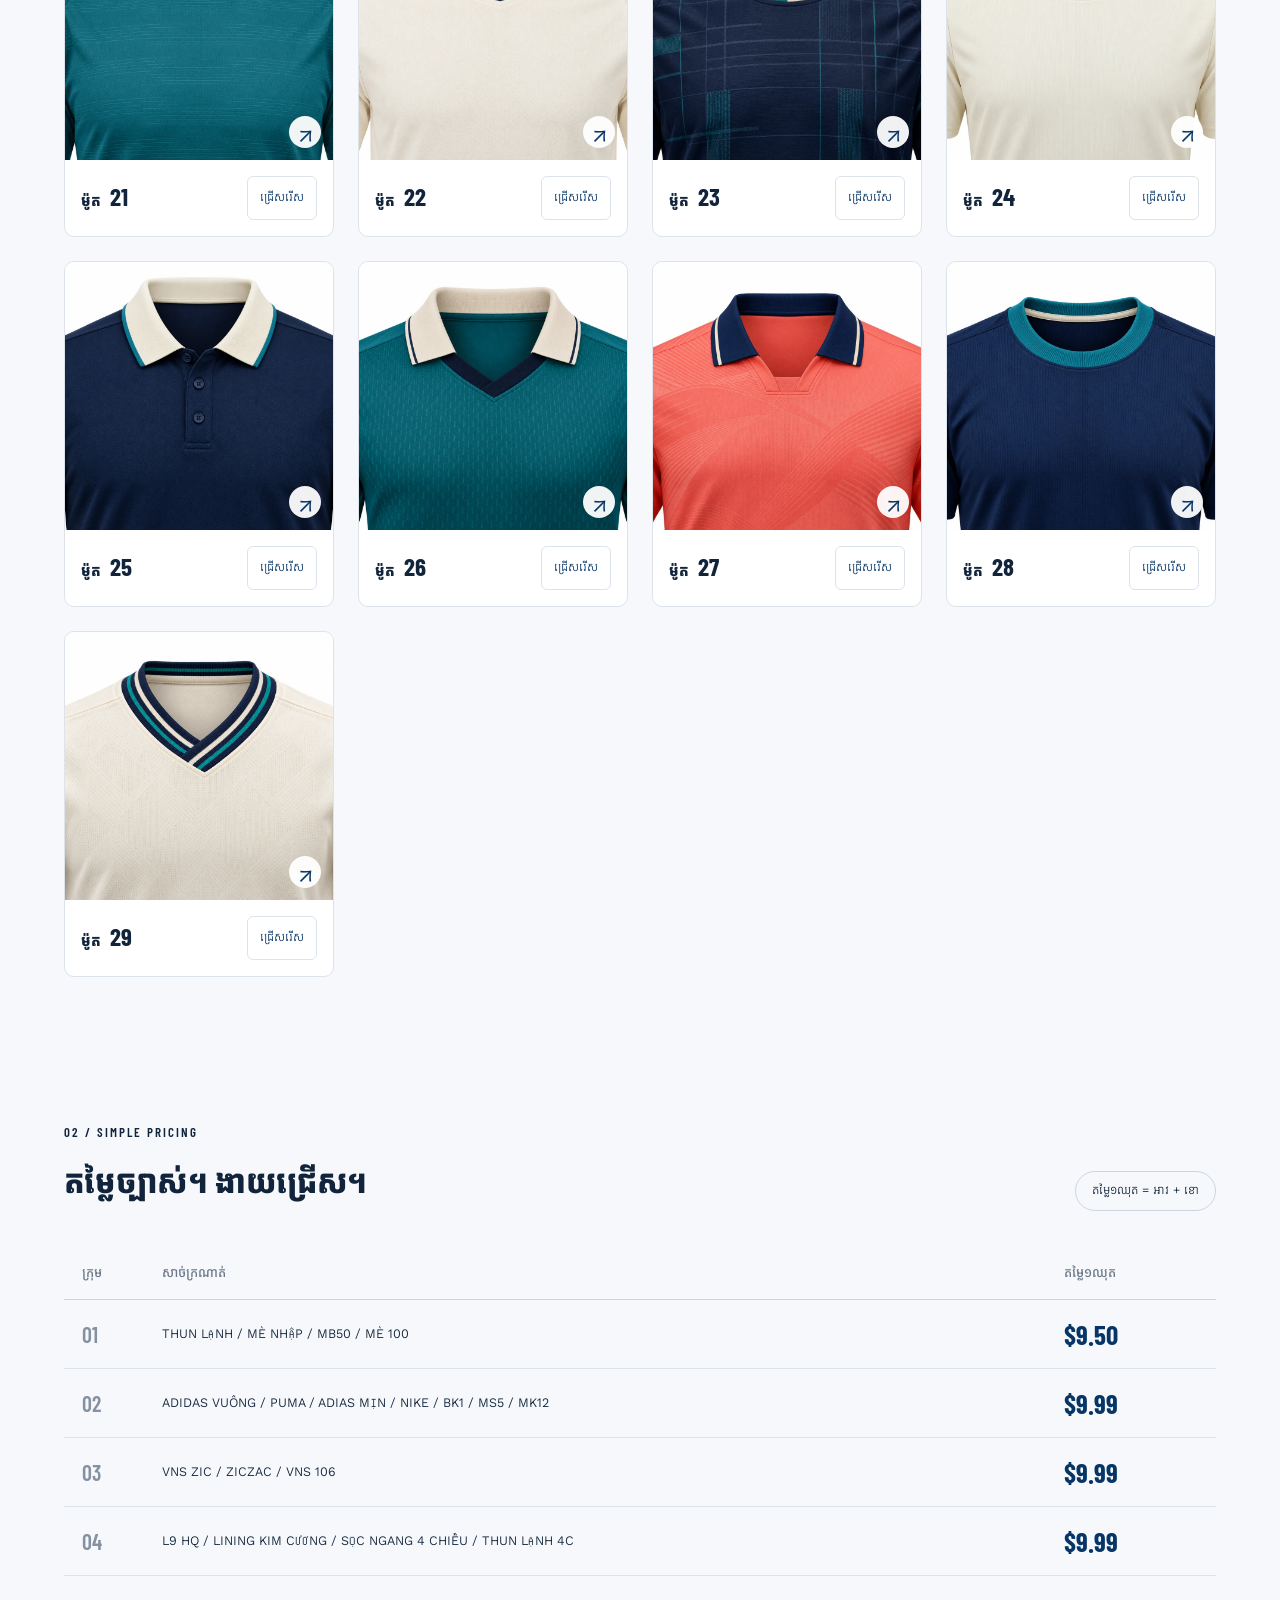
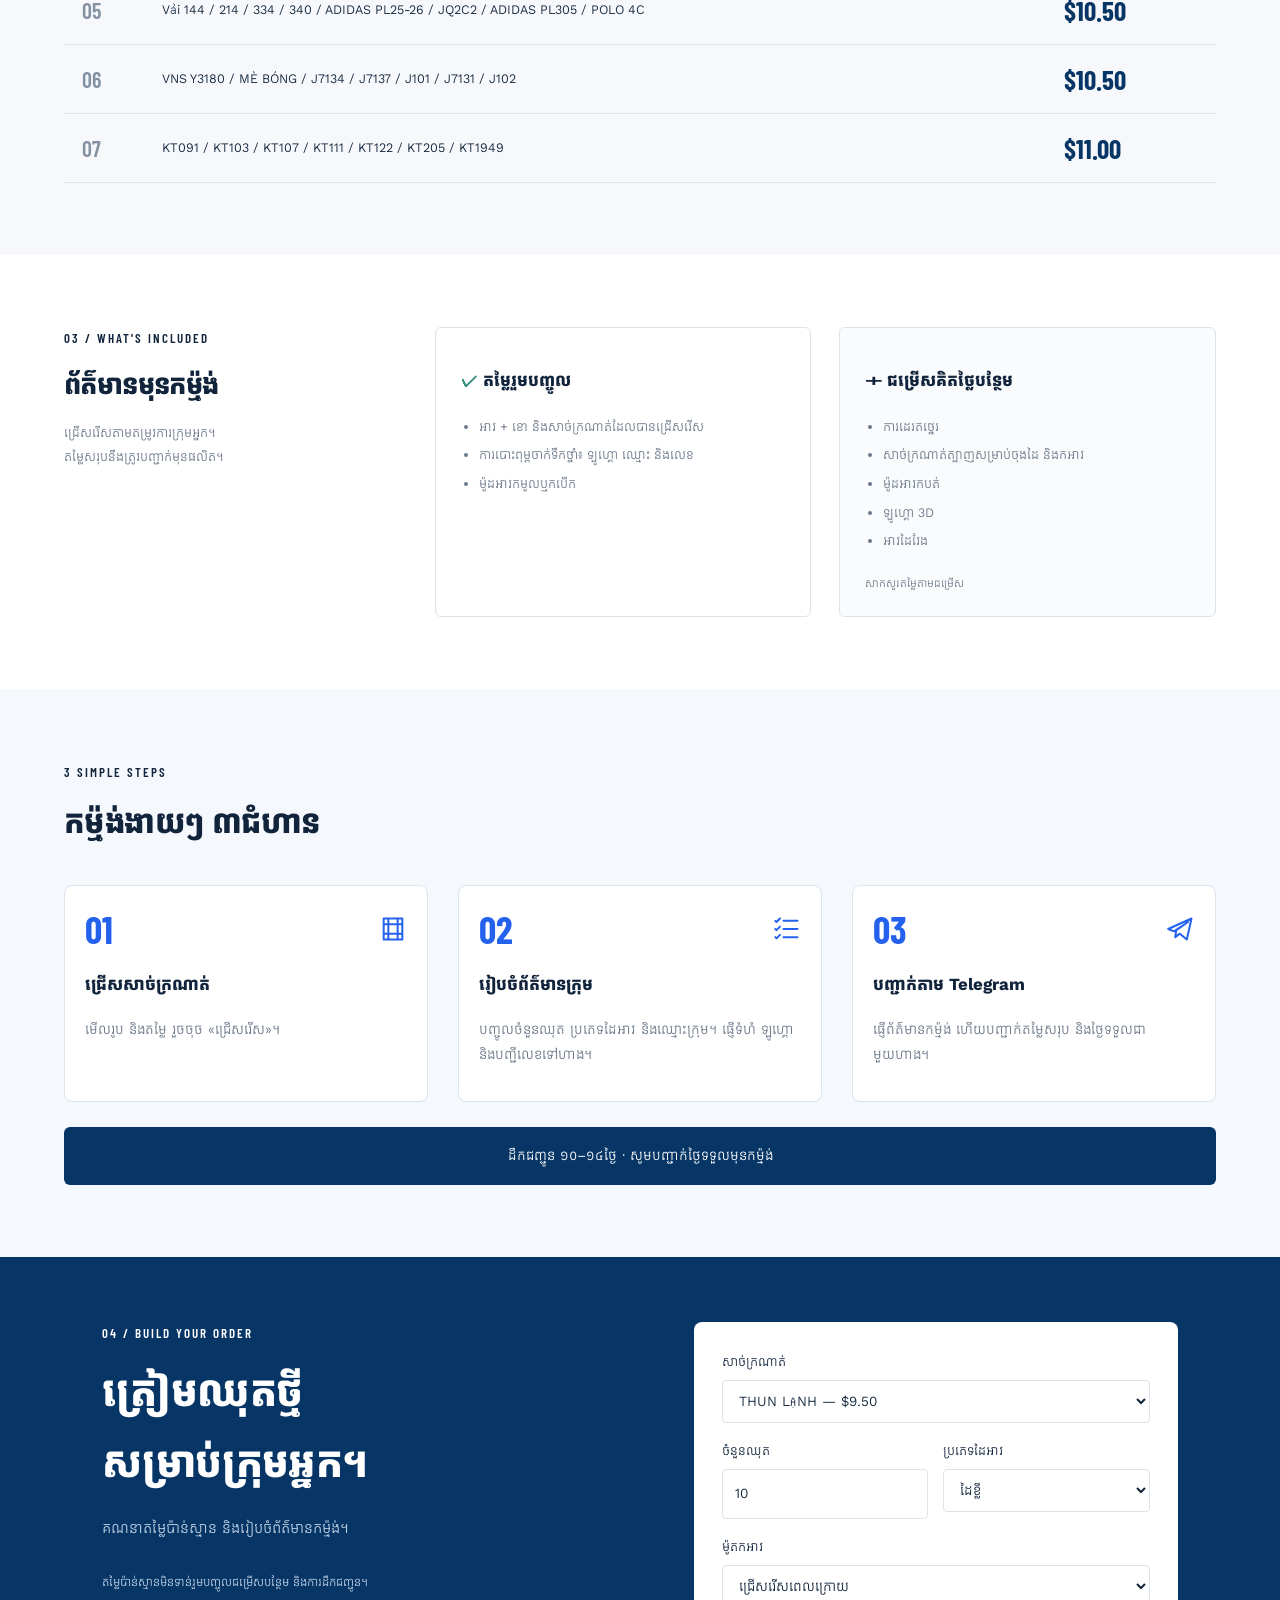
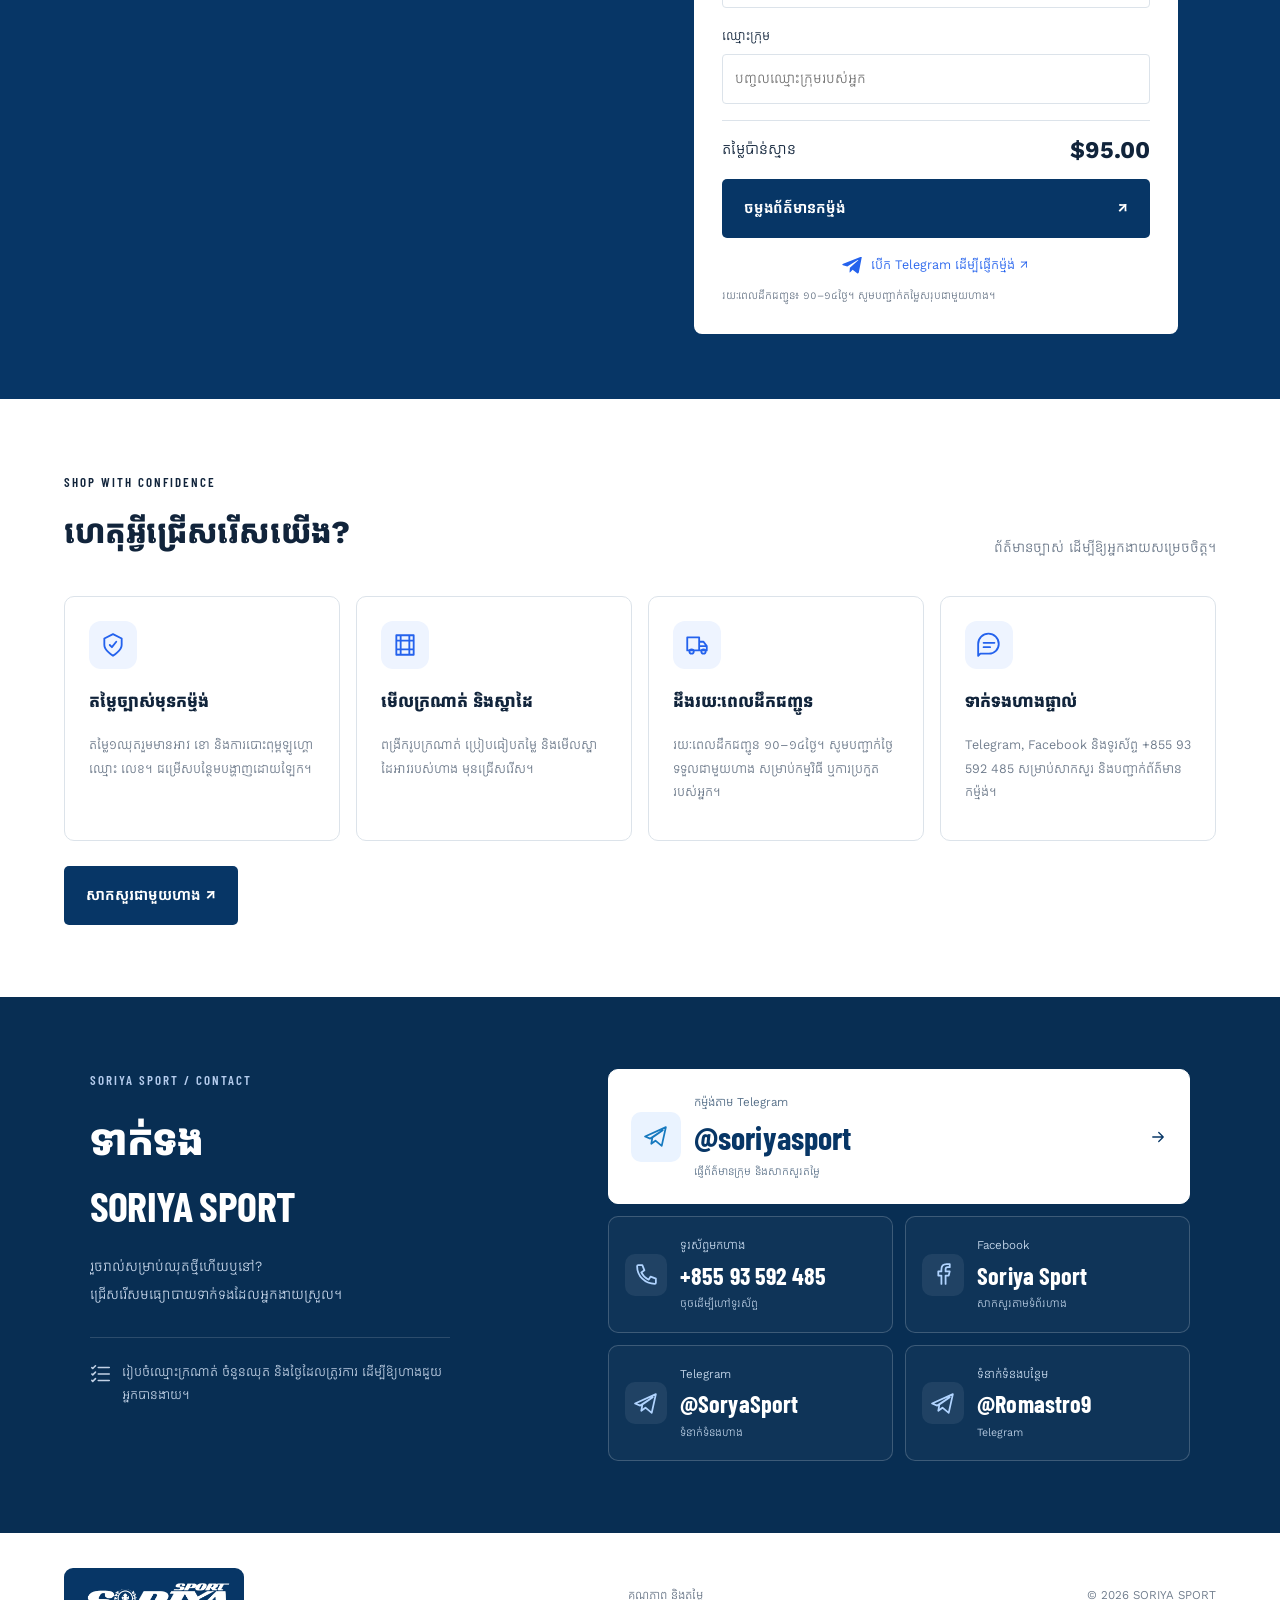
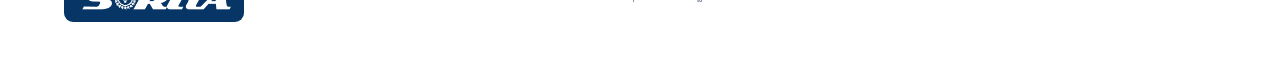
==== commit 504861a7: "Add fabric color preview and retouch 34 fabric photos to consistent clean white" ====
--- a/site/index.html
+++ b/site/index.html
@@ -1,4 +1,4 @@
-<!doctype html><html lang="km"><head><meta charset="UTF-8"><meta name="viewport" content="width=device-width, initial-scale=1"><title>SORIYA SPORT — សាច់ក្រណាត់ និងតម្លៃ</title><meta name="description" content="ជ្រើសរើសសាច់ក្រណាត់ និងមើលតម្លៃឈុតកីឡា SORIYA SPORT"><link href="https://fonts.googleapis.com/css2?family=Barlow+Condensed:wght@600;700;800&family=Kantumruy+Pro:wght@400;500;600;700&display=swap" rel="stylesheet"><link rel="stylesheet" href="style.css"></head><body id="top">
+<!doctype html><html lang="km"><head><meta charset="UTF-8"><meta name="viewport" content="width=device-width, initial-scale=1"><title>SORIYA SPORT — សាច់ក្រណាត់ និងតម្លៃ</title><meta name="description" content="ជ្រើសរើសសាច់ក្រណាត់ និងមើលតម្លៃឈុតកីឡា SORIYA SPORT"><link href="https://fonts.googleapis.com/css2?family=Barlow+Condensed:wght@600;700;800&family=Kantumruy+Pro:wght@400;500;600;700&display=swap" rel="stylesheet"><link rel="stylesheet" href="style.css"><link rel="stylesheet" href="fabric-colors.css"></head><body id="top">
 <header><a class="brand" href="#top" aria-label="Soriya Sport — ត្រឡប់ទៅខាងលើ"><span class="logo-window"><svg viewBox="38 286 578 107" role="img" aria-label="Soriya Sport"><image href="assets/soriya-logo.webp" width="616" height="393"/></svg></span></a><button id="menuToggle" aria-label="បើកម៉ឺនុយ" aria-expanded="false" aria-controls="mainNav">☰</button><nav id="mainNav"><a href="#catalog">សាច់ក្រណាត់</a><a href="#necklines">ម៉ូតកអាវ</a><a href="#prices">តម្លៃ</a><a href="#why">ហេតុអ្វីជ្រើសយើង</a><a href="#how">របៀបកម្ម៉ង់</a><a href="#contact">ទាក់ទង</a></nav><a class="nav-cta" href="#contact"><svg class="icon" viewBox="0 0 24 24" fill="none" stroke="currentColor" stroke-width="1.7" stroke-linecap="round" stroke-linejoin="round" aria-hidden="true"><path d="M21 11a9 9 0 0 1-9 9H4l-2 2V11a9 9 0 0 1 19 0Z M7 10h10 M7 14h6"/></svg>ទាក់ទងហាង</a></header>
 <main><section class="hero"><div class="hero-copy"><div class="eyebrow"><span></span> MADE FOR YOUR TEAM</div><h1>គុណភាព<br><span class="blue">និងតម្លៃ</span></h1><p>ឈុតកីឡាសម្រាប់ក្រុមអ្នក ចាប់ពី $9.50 ក្នុង១ឈុត។<br>ជ្រើសក្រណាត់ ពិនិត្យតម្លៃ និងទាក់ទងកម្ម៉ង់បានងាយ។</p><a class="button" href="#catalog">ស្វែងរកសាច់ក្រណាត់ <span>↗</span></a><div class="delivery-badge"><svg class="icon" viewBox="0 0 24 24" fill="none" stroke="currentColor" stroke-width="1.7" stroke-linecap="round" stroke-linejoin="round" aria-hidden="true"><path d="M3 5h11v12H3Z M14 9h4l3 4v4h-7 M14 13h7"/><circle cx="7" cy="18" r="2"/><circle cx="18" cy="18" r="2"/></svg>ដឹកជញ្ជូនក្នុងរយៈពេល ១០–១៤ថ្ងៃ</div><a class="hero-contact" href="#contact"><svg class="icon" viewBox="0 0 24 24" fill="none" stroke="currentColor" stroke-width="1.7" stroke-linecap="round" stroke-linejoin="round" aria-hidden="true"><path d="M21 11a9 9 0 0 1-9 9H4l-2 2V11a9 9 0 0 1 19 0Z M7 10h10 M7 14h6"/></svg>សាកសួរ ឬកម្ម៉ង់ជាមួយហាង <svg class="icon" viewBox="0 0 24 24" fill="none" stroke="currentColor" stroke-width="1.7" stroke-linecap="round" stroke-linejoin="round" aria-hidden="true"><path d="M5 12h14 m-6-6 6 6-6 6"/></svg></a><div class="hero-bottom"><b>$9.50 <small>ចាប់ពី / ១ឈុត</small></b><span>អាវ + ខោ<br>អាវដៃវែងគិតថ្លៃបន្ថែម</span></div></div><div class="hero-visual jersey-mode"><div class="preview-tabs"><button id="jerseyTab" class="active"><svg class="icon" viewBox="0 0 24 24" aria-hidden="true"><path d="m8 3-6 4 3 5 3-2v11h8V10l3 2 3-5-6-4c-1 3-7 3-8 0Z" fill="none" stroke="currentColor" stroke-width="1.7" stroke-linejoin="round"/></svg>ស្នាដៃអាវកីឡា</button><button id="fabricTab"><svg class="icon" viewBox="0 0 24 24" fill="none" stroke="currentColor" stroke-width="1.7" stroke-linecap="round" stroke-linejoin="round" aria-hidden="true"><path d="M4 3h16v18H4Z M8 3v18 M16 3v18 M4 8h16 M4 16h16"/></svg>សាច់ក្រណាត់</button></div><div class="vertical">SORIYA SPORT / TEAMWEAR</div><img id="heroImage" src="assets/drive-1TG5ZFsAMsnG857FuXvGY3VnGUe5m6Yse.webp" alt="ស្នាដៃអាវកីឡា Soriya Sport"><div class="hero-label"><span><small>ស្នាដៃអាវកីឡារបស់យើង</small><strong id="heroName">MB50</strong></span><div class="slide-buttons"><button id="pauseSlides" aria-label="ផ្អាក ឬបន្តស្លាយ" aria-pressed="false">Ⅱ ផ្អាក</button><button id="prev" aria-label="រូបមុន">←</button><button id="next" aria-label="រូបបន្ទាប់">→</button></div></div><div id="dots"></div><p id="syncStatus" role="status" aria-live="polite">កំពុងពិនិត្យរូបថ្មី…</p></div></section>
 <div class="ticker"><span>រចនាសម្រាប់ក្រុមអ្នក</span><b>✳</b><span>ឈ្មោះ · លេខ · ឡូហ្គោ</span><b>✳</b><span>ជម្រើសអាវដៃវែង</span><b>✳</b><span>YOUR TEAM. YOUR IDENTITY.</span></div>
@@ -10,4 +10,4 @@
 <section id="why" class="section"><div class="section-heading"><div><div class="eyebrow">SHOP WITH CONFIDENCE</div><h2>ហេតុអ្វីជ្រើសរើសយើង?</h2></div><p>ព័ត៌មានច្បាស់ ដើម្បីឱ្យអ្នកងាយសម្រេចចិត្ត។</p></div><div class="why-grid"><article><b class="feature-icon"><svg class="icon" viewBox="0 0 24 24" fill="none" stroke="currentColor" stroke-width="1.7" stroke-linecap="round" stroke-linejoin="round" aria-hidden="true"><path d="m9 12 2 2 4-5 M12 2l8 4v6c0 5-8 10-8 10S4 17 4 12V6Z"/></svg></b><h3>តម្លៃច្បាស់មុនកម្ម៉ង់</h3><p>តម្លៃ១ឈុតរួមមានអាវ ខោ និងការបោះពុម្ពឡូហ្គោ ឈ្មោះ លេខ។ ជម្រើសបន្ថែមបង្ហាញដោយឡែក។</p></article><article><b class="feature-icon"><svg class="icon" viewBox="0 0 24 24" fill="none" stroke="currentColor" stroke-width="1.7" stroke-linecap="round" stroke-linejoin="round" aria-hidden="true"><path d="M4 3h16v18H4Z M8 3v18 M16 3v18 M4 8h16 M4 16h16"/></svg></b><h3>មើលក្រណាត់ និងស្នាដៃ</h3><p>ពង្រីករូបក្រណាត់ ប្រៀបធៀបតម្លៃ និងមើលស្នាដៃអាវរបស់ហាង មុនជ្រើសរើស។</p></article><article><b class="feature-icon"><svg class="icon" viewBox="0 0 24 24" fill="none" stroke="currentColor" stroke-width="1.7" stroke-linecap="round" stroke-linejoin="round" aria-hidden="true"><path d="M3 5h11v12H3Z M14 9h4l3 4v4h-7 M14 13h7"/><circle cx="7" cy="18" r="2"/><circle cx="18" cy="18" r="2"/></svg></b><h3>ដឹងរយៈពេលដឹកជញ្ជូន</h3><p>រយៈពេលដឹកជញ្ជូន ១០–១៤ថ្ងៃ។ សូមបញ្ជាក់ថ្ងៃទទួលជាមួយហាង សម្រាប់កម្មវិធី ឬការប្រកួតរបស់អ្នក។</p></article><article><b class="feature-icon"><svg class="icon" viewBox="0 0 24 24" fill="none" stroke="currentColor" stroke-width="1.7" stroke-linecap="round" stroke-linejoin="round" aria-hidden="true"><path d="M21 11a9 9 0 0 1-9 9H4l-2 2V11a9 9 0 0 1 19 0Z M7 10h10 M7 14h6"/></svg></b><h3>ទាក់ទងហាងផ្ទាល់</h3><p>Telegram, Facebook និងទូរស័ព្ទ +855 93 592 485 សម្រាប់សាកសួរ និងបញ្ជាក់ព័ត៌មានកម្ម៉ង់។</p></article></div><a class="button" href="https://t.me/soriyasport" target="_blank" rel="noopener">សាកសួរជាមួយហាង ↗</a></section>
 
 
-<section id="contact" class="section contact-section"><div class="contact-intro"><div class="eyebrow">SORIYA SPORT / CONTACT</div><h2>ទាក់ទង<br>SORIYA SPORT</h2><p>រួចរាល់សម្រាប់ឈុតថ្មីហើយឬនៅ?<br>ជ្រើសរើសមធ្យោបាយទាក់ទងដែលអ្នកងាយស្រួល។</p><div class="contact-tip"><svg class="icon" viewBox="0 0 24 24" fill="none" stroke="currentColor" stroke-width="1.7" stroke-linecap="round" stroke-linejoin="round" aria-hidden="true"><path d="M9 5h12 M9 12h12 M9 19h12 m-19-14 1 1 3-3 m-4 9 1 1 3-3 m-4 9 1 1 3-3"/></svg><span>រៀបចំឈ្មោះក្រណាត់ ចំនួនឈុត និងថ្ងៃដែលត្រូវការ ដើម្បីឱ្យហាងជួយអ្នកបានងាយ។</span></div></div><div class="contact-links"><a class="contact-card primary" href="https://t.me/soriyasport" target="_blank" rel="noopener"><span class="contact-icon"><svg class="icon" viewBox="0 0 24 24" fill="none" stroke="currentColor" stroke-width="1.7" stroke-linecap="round" stroke-linejoin="round" aria-hidden="true"><path d="m21 3-4 18-6-5-4 3 1-6 10-7-12 8-5-2Z"/></svg></span><span class="contact-copy"><small>កម្ម៉ង់តាម Telegram</small><strong>@soriyasport</strong><span>ផ្ញើព័ត៌មានក្រុម និងសាកសួរតម្លៃ</span></span><span class="contact-arrow"><svg class="icon" viewBox="0 0 24 24" fill="none" stroke="currentColor" stroke-width="1.7" stroke-linecap="round" stroke-linejoin="round" aria-hidden="true"><path d="M5 12h14 m-6-6 6 6-6 6"/></svg></span></a><a class="contact-card " href="tel:+85593592485"><span class="contact-icon"><svg class="icon" viewBox="0 0 24 24" fill="none" stroke="currentColor" stroke-width="1.7" stroke-linecap="round" stroke-linejoin="round" aria-hidden="true"><path d="M8 3H4a1 1 0 0 0-1 1c0 9.4 7.6 17 17 17a1 1 0 0 0 1-1v-4l-5-2-2 3a15 15 0 0 1-7-7l3-2Z"/></svg></span><span class="contact-copy"><small>ទូរស័ព្ទមកហាង</small><strong>+855 93 592 485</strong><span>ចុចដើម្បីហៅទូរស័ព្ទ</span></span><span class="contact-arrow"><svg class="icon" viewBox="0 0 24 24" fill="none" stroke="currentColor" stroke-width="1.7" stroke-linecap="round" stroke-linejoin="round" aria-hidden="true"><path d="M5 12h14 m-6-6 6 6-6 6"/></svg></span></a><a class="contact-card " href="https://www.facebook.com/profile.php?id=61591689634493" target="_blank" rel="noopener"><span class="contact-icon"><svg class="icon" viewBox="0 0 24 24" fill="none" stroke="currentColor" stroke-width="1.7" stroke-linecap="round" stroke-linejoin="round" aria-hidden="true"><path d="M14 21v-8h3l1-4h-4V7c0-1 1-2 2-2h2V2h-3c-3 0-5 2-5 5v2H7v4h3v8"/></svg></span><span class="contact-copy"><small>Facebook</small><strong>Soriya Sport</strong><span>សាកសួរតាមទំព័រហាង</span></span><span class="contact-arrow"><svg class="icon" viewBox="0 0 24 24" fill="none" stroke="currentColor" stroke-width="1.7" stroke-linecap="round" stroke-linejoin="round" aria-hidden="true"><path d="M5 12h14 m-6-6 6 6-6 6"/></svg></span></a><a class="contact-card " href="https://t.me/SoryaSport" target="_blank" rel="noopener"><span class="contact-icon"><svg class="icon" viewBox="0 0 24 24" fill="none" stroke="currentColor" stroke-width="1.7" stroke-linecap="round" stroke-linejoin="round" aria-hidden="true"><path d="m21 3-4 18-6-5-4 3 1-6 10-7-12 8-5-2Z"/></svg></span><span class="contact-copy"><small>Telegram</small><strong>@SoryaSport</strong><span>ទំនាក់ទំនងហាង</span></span><span class="contact-arrow"><svg class="icon" viewBox="0 0 24 24" fill="none" stroke="currentColor" stroke-width="1.7" stroke-linecap="round" stroke-linejoin="round" aria-hidden="true"><path d="M5 12h14 m-6-6 6 6-6 6"/></svg></span></a><a class="contact-card " href="https://t.me/Romastro9" target="_blank" rel="noopener"><span class="contact-icon"><svg class="icon" viewBox="0 0 24 24" fill="none" stroke="currentColor" stroke-width="1.7" stroke-linecap="round" stroke-linejoin="round" aria-hidden="true"><path d="m21 3-4 18-6-5-4 3 1-6 10-7-12 8-5-2Z"/></svg></span><span class="contact-copy"><small>ទំនាក់ទំនងបន្ថែម</small><strong>@Romastro9</strong><span>Telegram</span></span><span class="contact-arrow"><svg class="icon" viewBox="0 0 24 24" fill="none" stroke="currentColor" stroke-width="1.7" stroke-linecap="round" stroke-linejoin="round" aria-hidden="true"><path d="M5 12h14 m-6-6 6 6-6 6"/></svg></span></a></div></section></main><footer><a class="brand" href="#top" aria-label="Soriya Sport — ត្រឡប់ទៅខាងលើ"><span class="logo-window"><svg viewBox="38 286 578 107" role="img" aria-label="Soriya Sport"><image href="assets/soriya-logo.webp" width="616" height="393"/></svg></span></a><span>គុណភាព និងតម្លៃ</span><span>© 2026 SORIYA SPORT</span></footer><nav class="mobile-contact" aria-label="ទំនាក់ទំនងរហ័ស"><a href="tel:+85593592485"><svg class="icon" viewBox="0 0 24 24" fill="none" stroke="currentColor" stroke-width="1.7" stroke-linecap="round" stroke-linejoin="round" aria-hidden="true"><path d="M8 3H4a1 1 0 0 0-1 1c0 9.4 7.6 17 17 17a1 1 0 0 0 1-1v-4l-5-2-2 3a15 15 0 0 1-7-7l3-2Z"/></svg>ហៅទូរស័ព្ទ</a><a href="#contact"><svg class="icon" viewBox="0 0 24 24" fill="none" stroke="currentColor" stroke-width="1.7" stroke-linecap="round" stroke-linejoin="round" aria-hidden="true"><path d="M21 11a9 9 0 0 1-9 9H4l-2 2V11a9 9 0 0 1 19 0Z M7 10h10 M7 14h6"/></svg>ទាក់ទង / កម្ម៉ង់</a></nav><div id="compareBar" hidden><span id="compareCount"></span><button id="showCompare">ប្រៀបធៀប</button><button id="clearCompare" aria-label="លុបការជ្រើស">×</button></div><dialog id="modal"><button id="closeModal" aria-label="បិទ">×</button><div id="modalBody"></div></dialog><script src="jersey-data.js"></script><script src="fabric-data.js"></script><script src="app.js"></script></body></html>
+<section id="contact" class="section contact-section"><div class="contact-intro"><div class="eyebrow">SORIYA SPORT / CONTACT</div><h2>ទាក់ទង<br>SORIYA SPORT</h2><p>រួចរាល់សម្រាប់ឈុតថ្មីហើយឬនៅ?<br>ជ្រើសរើសមធ្យោបាយទាក់ទងដែលអ្នកងាយស្រួល។</p><div class="contact-tip"><svg class="icon" viewBox="0 0 24 24" fill="none" stroke="currentColor" stroke-width="1.7" stroke-linecap="round" stroke-linejoin="round" aria-hidden="true"><path d="M9 5h12 M9 12h12 M9 19h12 m-19-14 1 1 3-3 m-4 9 1 1 3-3 m-4 9 1 1 3-3"/></svg><span>រៀបចំឈ្មោះក្រណាត់ ចំនួនឈុត និងថ្ងៃដែលត្រូវការ ដើម្បីឱ្យហាងជួយអ្នកបានងាយ។</span></div></div><div class="contact-links"><a class="contact-card primary" href="https://t.me/soriyasport" target="_blank" rel="noopener"><span class="contact-icon"><svg class="icon" viewBox="0 0 24 24" fill="none" stroke="currentColor" stroke-width="1.7" stroke-linecap="round" stroke-linejoin="round" aria-hidden="true"><path d="m21 3-4 18-6-5-4 3 1-6 10-7-12 8-5-2Z"/></svg></span><span class="contact-copy"><small>កម្ម៉ង់តាម Telegram</small><strong>@soriyasport</strong><span>ផ្ញើព័ត៌មានក្រុម និងសាកសួរតម្លៃ</span></span><span class="contact-arrow"><svg class="icon" viewBox="0 0 24 24" fill="none" stroke="currentColor" stroke-width="1.7" stroke-linecap="round" stroke-linejoin="round" aria-hidden="true"><path d="M5 12h14 m-6-6 6 6-6 6"/></svg></span></a><a class="contact-card " href="tel:+85593592485"><span class="contact-icon"><svg class="icon" viewBox="0 0 24 24" fill="none" stroke="currentColor" stroke-width="1.7" stroke-linecap="round" stroke-linejoin="round" aria-hidden="true"><path d="M8 3H4a1 1 0 0 0-1 1c0 9.4 7.6 17 17 17a1 1 0 0 0 1-1v-4l-5-2-2 3a15 15 0 0 1-7-7l3-2Z"/></svg></span><span class="contact-copy"><small>ទូរស័ព្ទមកហាង</small><strong>+855 93 592 485</strong><span>ចុចដើម្បីហៅទូរស័ព្ទ</span></span><span class="contact-arrow"><svg class="icon" viewBox="0 0 24 24" fill="none" stroke="currentColor" stroke-width="1.7" stroke-linecap="round" stroke-linejoin="round" aria-hidden="true"><path d="M5 12h14 m-6-6 6 6-6 6"/></svg></span></a><a class="contact-card " href="https://www.facebook.com/profile.php?id=61591689634493" target="_blank" rel="noopener"><span class="contact-icon"><svg class="icon" viewBox="0 0 24 24" fill="none" stroke="currentColor" stroke-width="1.7" stroke-linecap="round" stroke-linejoin="round" aria-hidden="true"><path d="M14 21v-8h3l1-4h-4V7c0-1 1-2 2-2h2V2h-3c-3 0-5 2-5 5v2H7v4h3v8"/></svg></span><span class="contact-copy"><small>Facebook</small><strong>Soriya Sport</strong><span>សាកសួរតាមទំព័រហាង</span></span><span class="contact-arrow"><svg class="icon" viewBox="0 0 24 24" fill="none" stroke="currentColor" stroke-width="1.7" stroke-linecap="round" stroke-linejoin="round" aria-hidden="true"><path d="M5 12h14 m-6-6 6 6-6 6"/></svg></span></a><a class="contact-card " href="https://t.me/SoryaSport" target="_blank" rel="noopener"><span class="contact-icon"><svg class="icon" viewBox="0 0 24 24" fill="none" stroke="currentColor" stroke-width="1.7" stroke-linecap="round" stroke-linejoin="round" aria-hidden="true"><path d="m21 3-4 18-6-5-4 3 1-6 10-7-12 8-5-2Z"/></svg></span><span class="contact-copy"><small>Telegram</small><strong>@SoryaSport</strong><span>ទំនាក់ទំនងហាង</span></span><span class="contact-arrow"><svg class="icon" viewBox="0 0 24 24" fill="none" stroke="currentColor" stroke-width="1.7" stroke-linecap="round" stroke-linejoin="round" aria-hidden="true"><path d="M5 12h14 m-6-6 6 6-6 6"/></svg></span></a><a class="contact-card " href="https://t.me/Romastro9" target="_blank" rel="noopener"><span class="contact-icon"><svg class="icon" viewBox="0 0 24 24" fill="none" stroke="currentColor" stroke-width="1.7" stroke-linecap="round" stroke-linejoin="round" aria-hidden="true"><path d="m21 3-4 18-6-5-4 3 1-6 10-7-12 8-5-2Z"/></svg></span><span class="contact-copy"><small>ទំនាក់ទំនងបន្ថែម</small><strong>@Romastro9</strong><span>Telegram</span></span><span class="contact-arrow"><svg class="icon" viewBox="0 0 24 24" fill="none" stroke="currentColor" stroke-width="1.7" stroke-linecap="round" stroke-linejoin="round" aria-hidden="true"><path d="M5 12h14 m-6-6 6 6-6 6"/></svg></span></a></div></section></main><footer><a class="brand" href="#top" aria-label="Soriya Sport — ត្រឡប់ទៅខាងលើ"><span class="logo-window"><svg viewBox="38 286 578 107" role="img" aria-label="Soriya Sport"><image href="assets/soriya-logo.webp" width="616" height="393"/></svg></span></a><span>គុណភាព និងតម្លៃ</span><span>© 2026 SORIYA SPORT</span></footer><nav class="mobile-contact" aria-label="ទំនាក់ទំនងរហ័ស"><a href="tel:+85593592485"><svg class="icon" viewBox="0 0 24 24" fill="none" stroke="currentColor" stroke-width="1.7" stroke-linecap="round" stroke-linejoin="round" aria-hidden="true"><path d="M8 3H4a1 1 0 0 0-1 1c0 9.4 7.6 17 17 17a1 1 0 0 0 1-1v-4l-5-2-2 3a15 15 0 0 1-7-7l3-2Z"/></svg>ហៅទូរស័ព្ទ</a><a href="#contact"><svg class="icon" viewBox="0 0 24 24" fill="none" stroke="currentColor" stroke-width="1.7" stroke-linecap="round" stroke-linejoin="round" aria-hidden="true"><path d="M21 11a9 9 0 0 1-9 9H4l-2 2V11a9 9 0 0 1 19 0Z M7 10h10 M7 14h6"/></svg>ទាក់ទង / កម្ម៉ង់</a></nav><div id="compareBar" hidden><span id="compareCount"></span><button id="showCompare">ប្រៀបធៀប</button><button id="clearCompare" aria-label="លុបការជ្រើស">×</button></div><dialog id="modal"><button id="closeModal" aria-label="បិទ">×</button><div id="modalBody"></div></dialog><script src="jersey-data.js"></script><script src="fabric-data.js"></script><script src="fabric-photo-data.js"></script><script src="fabric-colors.js"></script><script src="app.js"></script></body></html>
--- a/site/fabric-colors.css
+++ b/site/fabric-colors.css
@@ -0,0 +1 @@
+.fabric-color-button{display:flex;align-items:center;justify-content:center;gap:8px;min-height:44px;width:calc(100% - 28px);margin:0 14px 14px;padding:10px 12px;border:1px solid #cddbe8;border-radius:7px;background:#f3f7fb;color:#113756;font:600 13px 'Kantumruy Pro',sans-serif;cursor:pointer}.fabric-color-button:hover{background:#e5effa}.fabric-color-button svg{width:20px;height:20px;flex-shrink:0}.fabric-card-color{width:17px;height:17px;border-radius:50%;border:1px solid #91a0ac;background:var(--swatch);margin-left:auto}.fabric-color-button>span:first-of-type{margin-right:auto}.fabric-color-open{overflow:hidden}.fabric-color-dialog{box-sizing:border-box;width:min(960px,calc(100vw - 48px));max-width:none;max-height:90dvh;margin:auto;border:0;border-radius:18px;padding:0;background:white;color:#12304d;overflow:auto;box-shadow:0 24px 100px #06274355}.fabric-color-dialog::backdrop{background:#081c32a8;backdrop-filter:blur(4px)}.fabric-color-close{position:absolute;right:14px;top:12px;z-index:2;display:grid;place-items:center;width:44px;height:44px;border:1px solid #e0e6ee;border-radius:50%;background:#fff;color:#17354e;font:30px/1 sans-serif;cursor:pointer}.fabric-color-layout{display:grid;grid-template-columns:1.05fr 1fr;min-width:0}.fabric-color-figure{margin:0;padding:24px;background:#f1f4f7;display:flex;flex-direction:column;justify-content:center;min-width:0}.fabric-color-large{display:block;width:100%;aspect-ratio:1;object-fit:cover;border-radius:10px}.fabric-color-figure figcaption{display:flex;align-items:center;justify-content:center;gap:7px;flex-wrap:wrap;font-size:12px;margin-top:15px}.fabric-color-figure figcaption>span{width:15px;height:15px;border-radius:50%;border:1px solid #9ba8b4}.fabric-color-options{padding:45px 28px 28px;min-width:0}.fabric-color-options h2{font:700 36px/1.2 'Barlow Condensed','Kantumruy Pro',sans-serif;margin:14px 0}.fabric-color-intro{font-size:13px;line-height:1.9;color:#617286}.fabric-swatches{display:grid;grid-template-columns:repeat(4,minmax(0,1fr));gap:14px 6px;margin:24px 0}.fabric-swatches button{min-width:0;min-height:66px;border:0;background:transparent;color:#4d6175;display:flex;flex-direction:column;align-items:center;gap:6px;padding:4px 1px;font:400 11px/1.5 'Kantumruy Pro',sans-serif;cursor:pointer}.fabric-swatch-disc{display:grid;place-items:center;width:38px;height:38px;border-radius:50%;background:var(--swatch);border:1px solid #0002;box-shadow:0 1px 3px #0001}.fabric-swatch-disc>span{visibility:hidden;color:white;text-shadow:0 1px 3px #000,0 0 2px #000;font:700 22px/1 sans-serif}.fabric-swatches button[aria-pressed=true] .fabric-swatch-disc{outline:2px solid #1e62bc;outline-offset:3px}.fabric-swatches button[aria-pressed=true]{color:#123a69;font-weight:700}.fabric-swatches button[aria-pressed=true] .fabric-swatch-disc>span{visibility:visible}.fabric-swatches button:focus-visible,.fabric-color-button:focus-visible,.fabric-color-close:focus-visible,.fabric-color-reset:focus-visible{outline:3px solid #2876dd;outline-offset:4px}.fabric-color-note{padding:12px;border-radius:8px;background:#f3f6fa;font-size:11px;line-height:1.8;color:#65768a}.fabric-color-error{font-size:12px;color:#a62738;margin:0}.fabric-color-error:empty{display:none}.fabric-color-actions{display:flex;flex-wrap:wrap;gap:12px;margin-top:18px}.fabric-color-actions .button{flex:1;justify-content:center;text-align:center;min-height:44px;font-size:12px;padding:12px 16px;white-space:nowrap}.fabric-color-reset{min-height:44px;border:1px solid #ccd7e3;border-radius:6px;background:white;padding:10px 13px;font:500 12px 'Kantumruy Pro',sans-serif;color:#1b4169;cursor:pointer}@media(max-width:650px){.fabric-color-dialog{position:fixed;inset:auto 0 0;width:100%;max-height:94dvh;margin:0;border-radius:20px 20px 0 0;padding-bottom:env(safe-area-inset-bottom)}.fabric-color-layout{grid-template-columns:1fr}.fabric-color-figure{padding:22px 22px 12px;align-items:center}.fabric-color-large{width:min(100%,310px);max-height:34dvh;aspect-ratio:1;object-fit:contain}.fabric-color-options{padding:18px 22px 24px}.fabric-color-options h2{font-size:30px;margin:8px 0}.fabric-color-options .eyebrow{font-size:10px}.fabric-color-intro{font-size:12px;margin:8px 0}.fabric-color-intro br{display:none}.fabric-swatches{grid-template-columns:repeat(6,minmax(0,1fr));gap:10px 5px;margin:18px 0}.fabric-swatches button{font-size:10px;min-height:60px}.fabric-swatch-disc{width:34px;height:34px}.fabric-color-note{font-size:10px;margin:10px 0}.fabric-color-actions{margin-top:12px}.fabric-color-button{font-size:12px;width:calc(100% - 20px);margin:0 10px 10px}.fabric-color-figure figcaption{font-size:11px;margin-top:9px}}@media(prefers-reduced-motion:reduce){.fabric-color-dialog{scroll-behavior:auto}}
